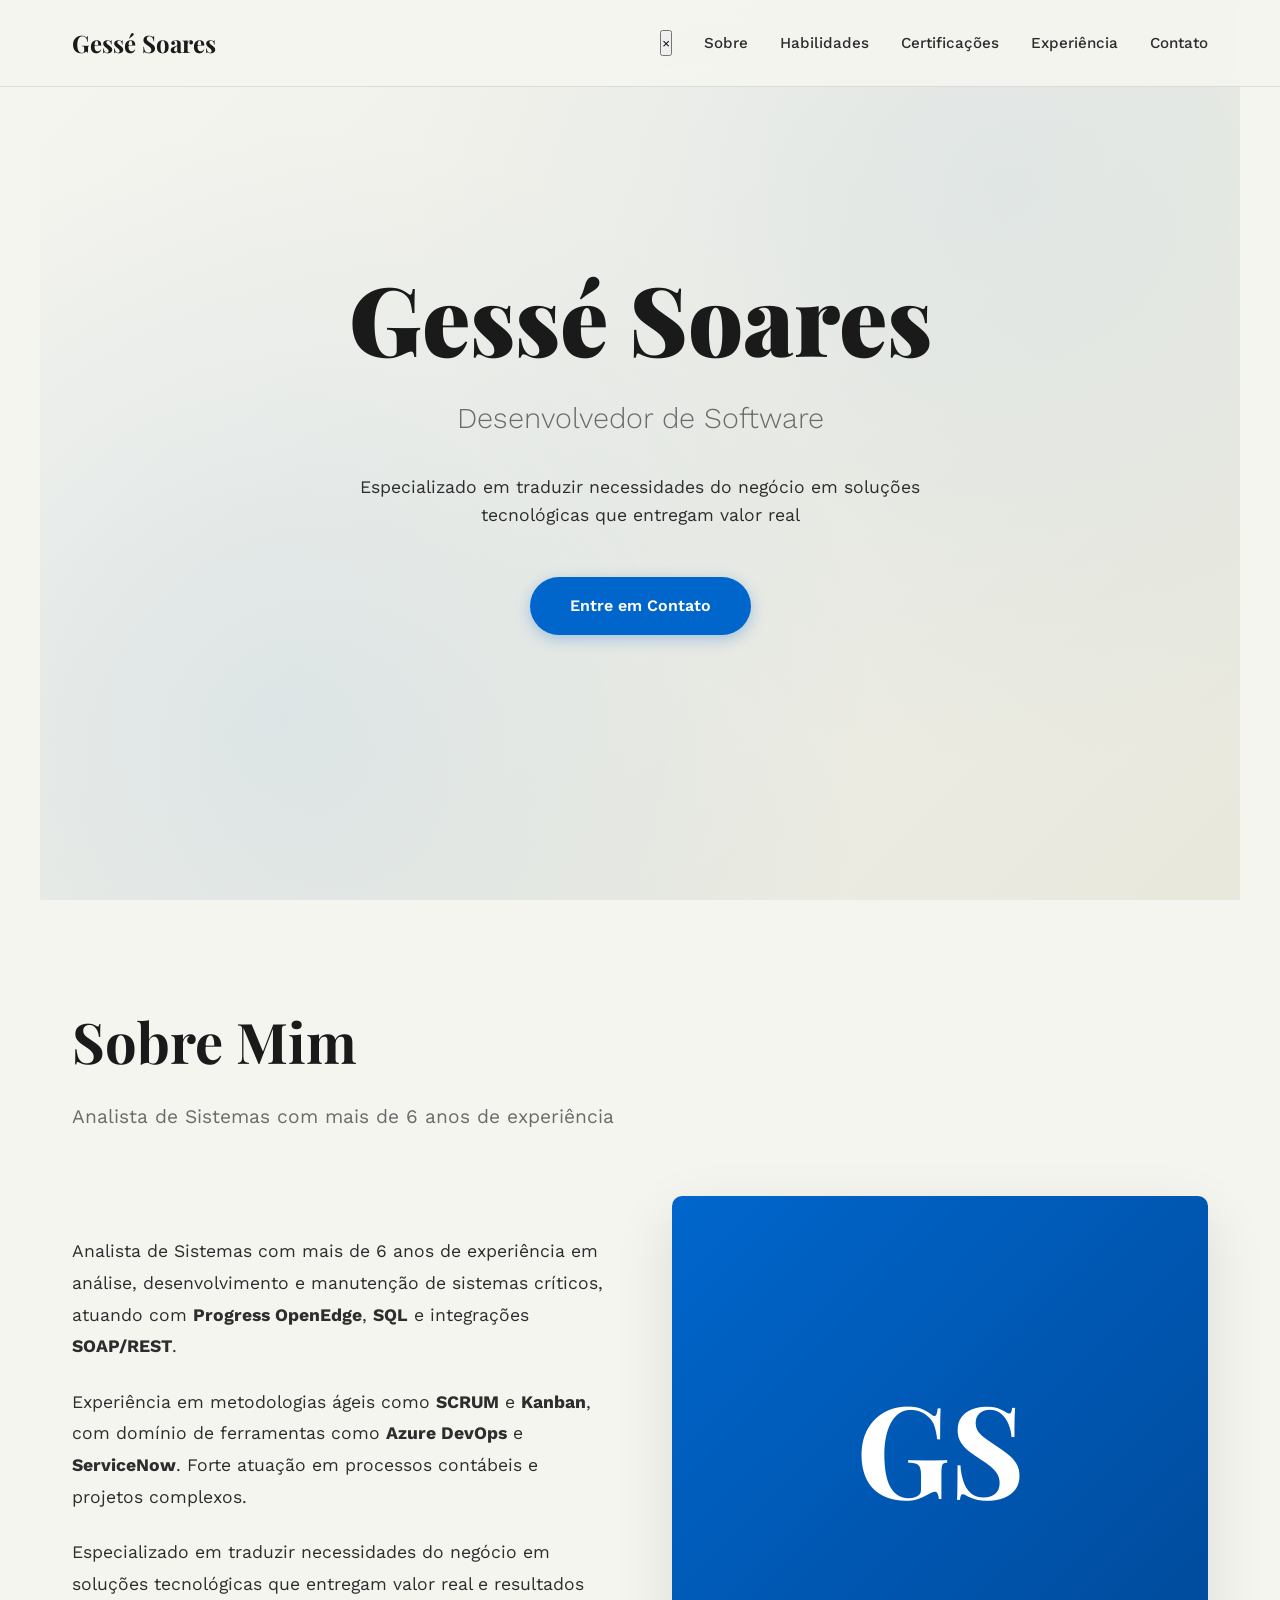
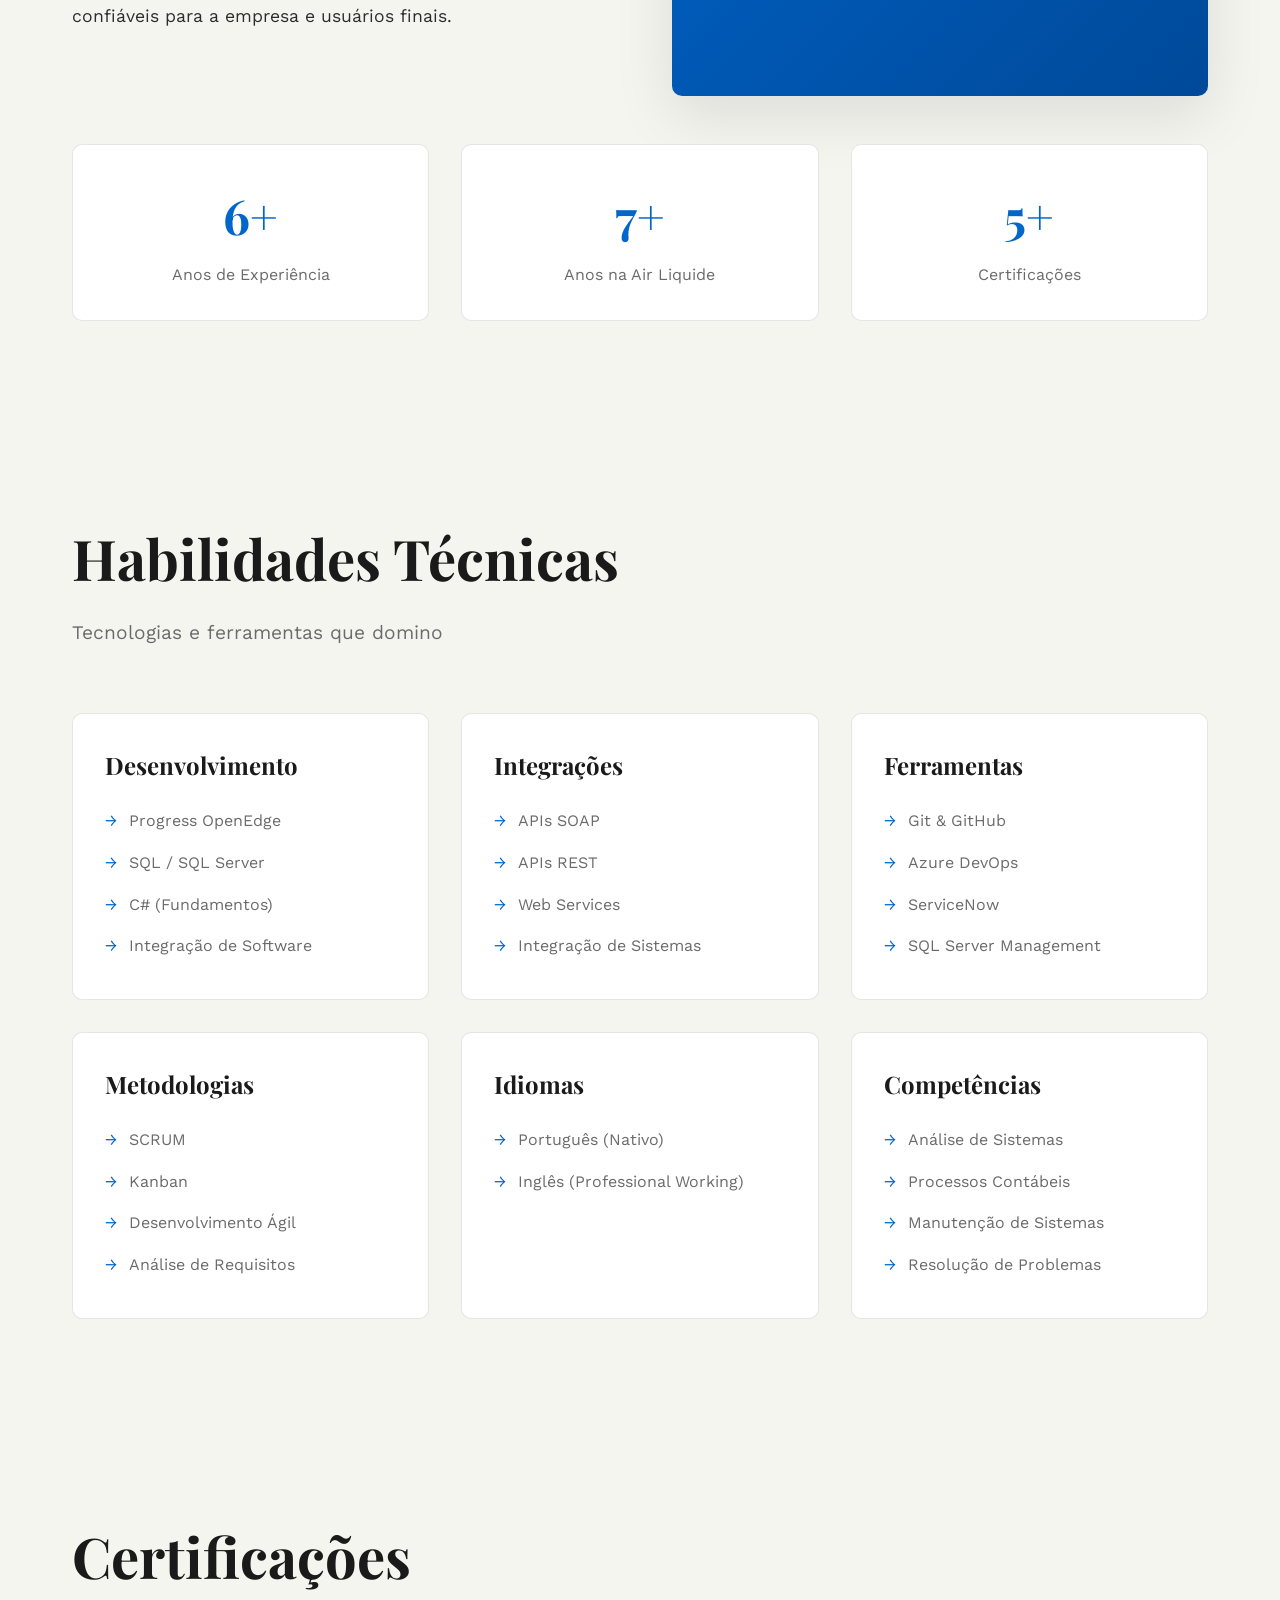
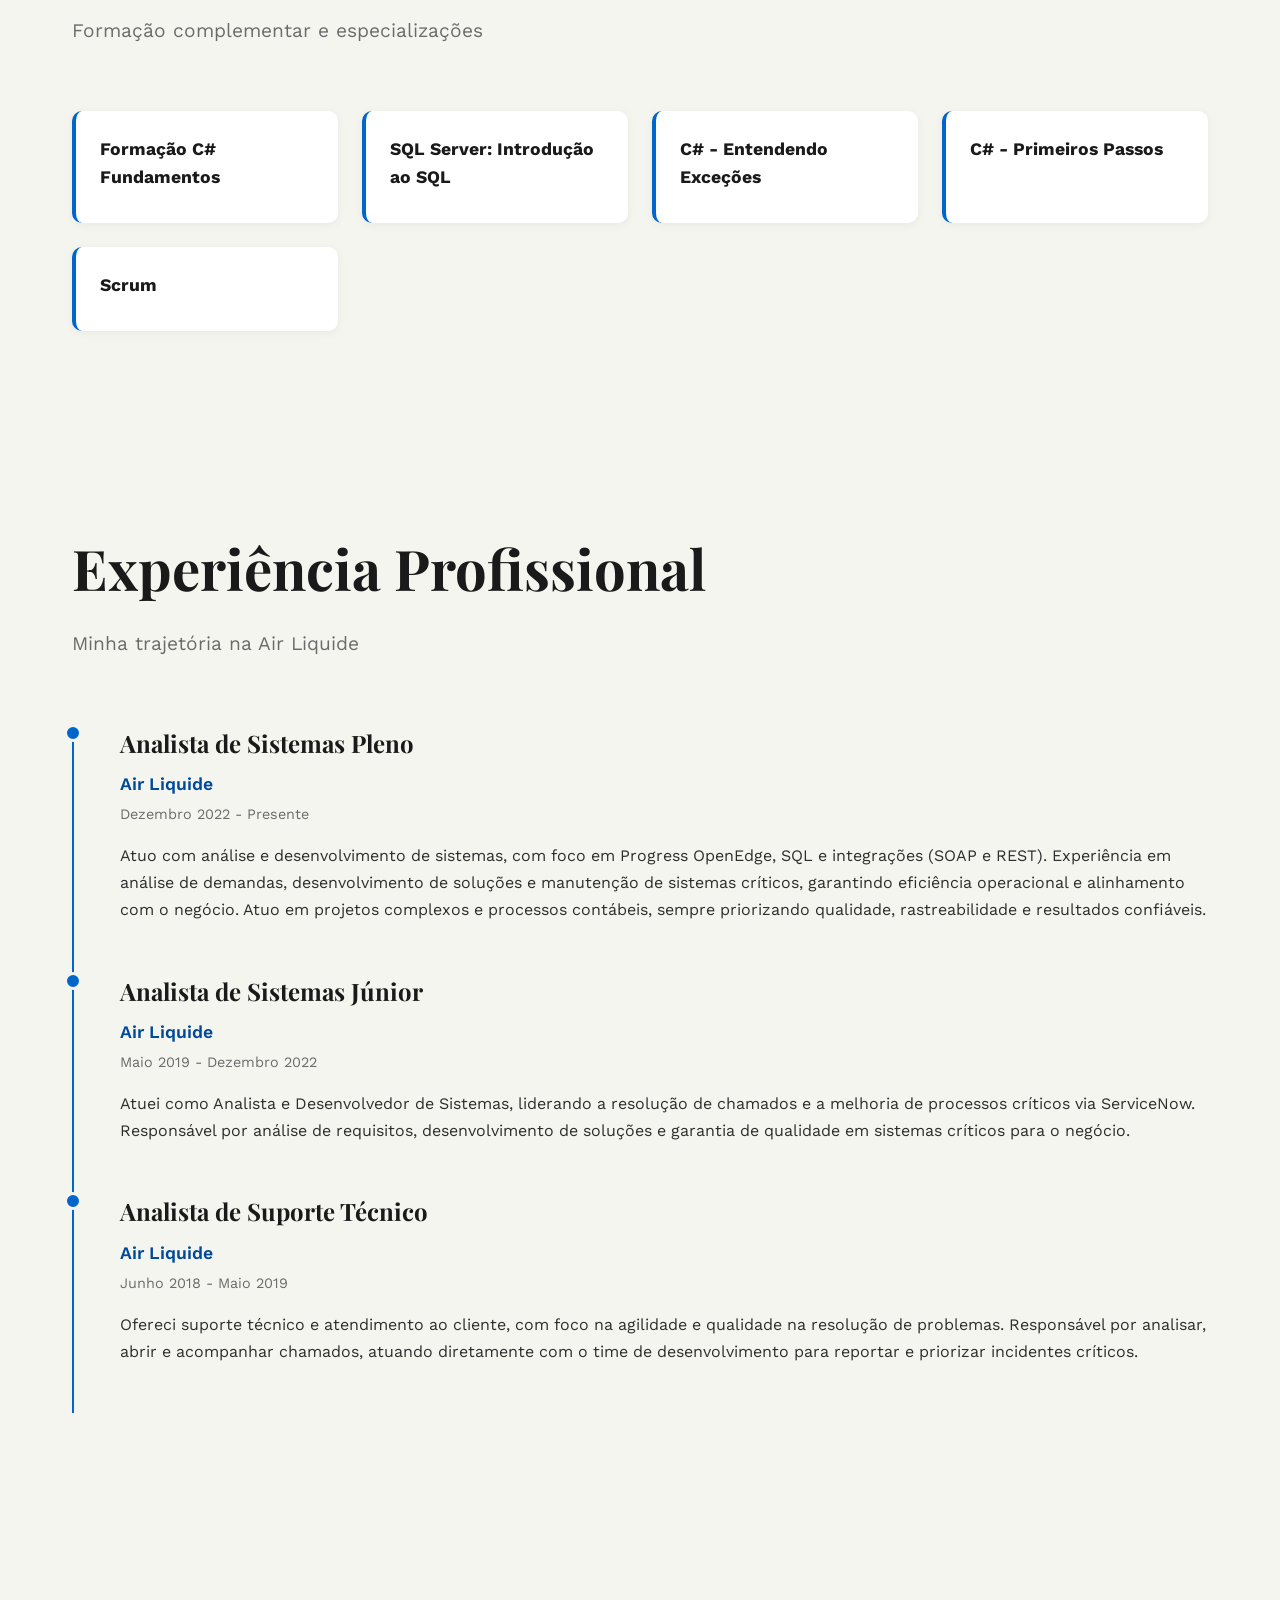
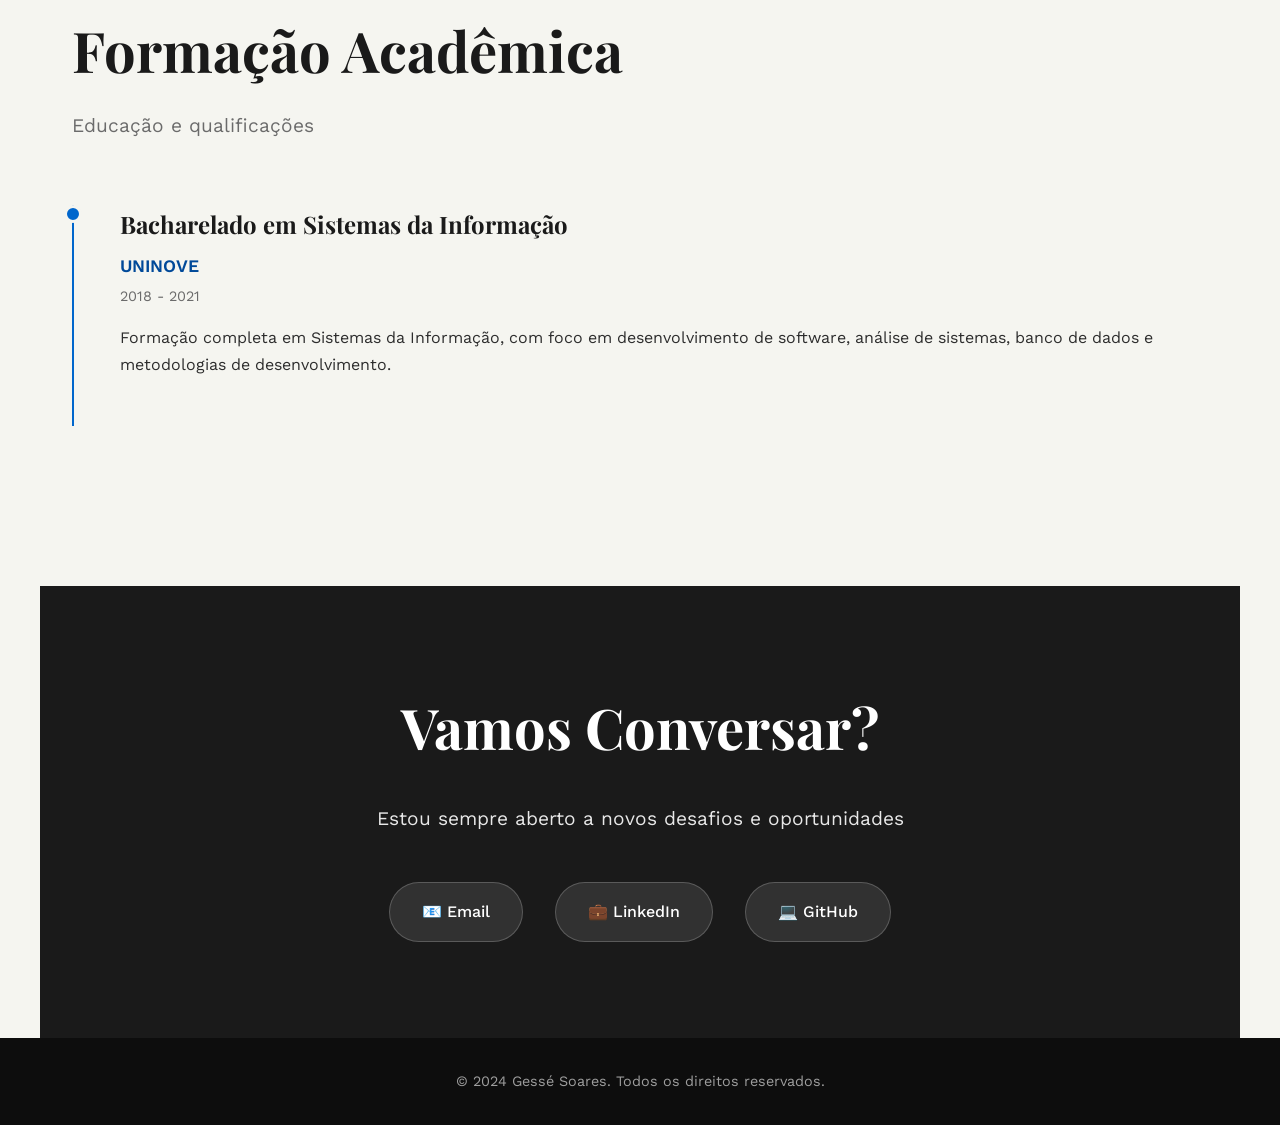
==== index.html @ f2707e31 "Corrigir link do perfil do LinkedIn" ====
<!DOCTYPE html>
<html lang="pt-BR">
<head>
    <meta charset="UTF-8">
    <meta name="viewport" content="width=device-width, initial-scale=1.0">
    <title>Gessé Soares | Desenvolvedor de Software</title>
    <link rel="preconnect" href="https://fonts.googleapis.com">
    <link rel="preconnect" href="https://fonts.gstatic.com" crossorigin>
    <link href="https://fonts.googleapis.com/css2?family=Playfair+Display:wght@400;700;900&family=Work+Sans:wght@300;400;500;600&display=swap" rel="stylesheet">
    
    <style>
        :root {
            --primary: #1a1a1a;
            --secondary: #f5f5f0;
            --accent: #0066cc;
            --accent-dark: #004999;
            --text: #2d2d2d;
            --text-light: #6b6b6b;
            --border: rgba(0,0,0,0.1);
        }

        * {
            margin: 0;
            padding: 0;
            box-sizing: border-box;
        }

        body {
            font-family: 'Work Sans', sans-serif;
            color: var(--text);
            background: var(--secondary);
            line-height: 1.6;
            overflow-x: hidden;
        }

        nav {
            position: fixed;
            top: 0;
            width: 100%;
            background: rgba(245, 245, 240, 0.95);
            backdrop-filter: blur(10px);
            z-index: 1000;
            border-bottom: 1px solid var(--border);
            transition: transform 0.3s ease;
        }

        nav.hidden {
            transform: translateY(-100%);
        }

        nav .container {
            max-width: 1200px;
            margin: 0 auto;
            padding: 1.5rem 2rem;
            display: flex;
            justify-content: space-between;
            align-items: center;
        }

        nav .logo {
            font-family: 'Playfair Display', serif;
            font-size: 1.5rem;
            font-weight: 700;
            color: var(--primary);
        }

        nav ul {
            display: flex;
            gap: 2rem;
            list-style: none;
        }

        nav a {
            color: var(--text);
            text-decoration: none;
            font-weight: 500;
            font-size: 0.95rem;
            position: relative;
            transition: color 0.3s ease;
        }

        nav a::after {
            content: '';
            position: absolute;
            bottom: -5px;
            left: 0;
            width: 0;
            height: 2px;
            background: var(--accent);
            transition: width 0.3s ease;
        }

        nav a:hover {
            color: var(--accent-dark);
        }

        nav a:hover::after {
            width: 100%;
        }

        .hero {
            min-height: 100vh;
            display: flex;
            align-items: center;
            justify-content: center;
            position: relative;
            padding: 2rem;
            background: linear-gradient(135deg, var(--secondary) 0%, #e8e8dd 100%);
        }

        .hero::before {
            content: '';
            position: absolute;
            top: 0;
            left: 0;
            right: 0;
            bottom: 0;
            background-image: 
                radial-gradient(circle at 20% 80%, rgba(0, 102, 204, 0.08) 0%, transparent 50%),
                radial-gradient(circle at 80% 20%, rgba(0, 102, 204, 0.06) 0%, transparent 50%);
            pointer-events: none;
        }

        .hero-content {
            max-width: 900px;
            text-align: center;
            position: relative;
            z-index: 1;
        }

        .hero h1 {
            font-family: 'Playfair Display', serif;
            font-size: clamp(3rem, 8vw, 6rem);
            font-weight: 900;
            color: var(--primary);
            margin-bottom: 1.5rem;
            line-height: 1.1;
            opacity: 0;
            animation: fadeInUp 1s ease forwards;
        }

        .hero .subtitle {
            font-size: clamp(1.2rem, 3vw, 1.8rem);
            color: var(--text-light);
            margin-bottom: 2rem;
            font-weight: 300;
            opacity: 0;
            animation: fadeInUp 1s ease 0.2s forwards;
        }

        .hero .tagline {
            font-size: 1.1rem;
            color: var(--text);
            max-width: 600px;
            margin: 0 auto 3rem;
            opacity: 0;
            animation: fadeInUp 1s ease 0.4s forwards;
        }

        .cta-button {
            display: inline-block;
            padding: 1rem 2.5rem;
            background: var(--accent);
            color: white;
            text-decoration: none;
            border-radius: 50px;
            font-weight: 600;
            transition: all 0.3s ease;
            opacity: 0;
            animation: fadeInUp 1s ease 0.6s forwards;
            box-shadow: 0 4px 15px rgba(0, 102, 204, 0.3);
        }

        .cta-button:hover {
            background: var(--accent-dark);
            transform: translateY(-2px);
            box-shadow: 0 6px 20px rgba(0, 102, 204, 0.4);
        }

        section {
            padding: 6rem 2rem;
            max-width: 1200px;
            margin: 0 auto;
        }

        section h2 {
            font-family: 'Playfair Display', serif;
            font-size: clamp(2.5rem, 5vw, 3.5rem);
            color: var(--primary);
            margin-bottom: 1rem;
            font-weight: 700;
        }

        section .section-subtitle {
            font-size: 1.2rem;
            color: var(--text-light);
            margin-bottom: 4rem;
            max-width: 600px;
        }

        .about-content {
            display: grid;
            grid-template-columns: 1fr 1fr;
            gap: 4rem;
            align-items: center;
        }

        .about-text p {
            margin-bottom: 1.5rem;
            font-size: 1.1rem;
            line-height: 1.8;
        }

        .about-image {
            width: 100%;
            height: 500px;
            background: linear-gradient(135deg, var(--accent) 0%, var(--accent-dark) 100%);
            border-radius: 10px;
            display: flex;
            align-items: center;
            justify-content: center;
            font-family: 'Playfair Display', serif;
            font-size: 8rem;
            color: white;
            box-shadow: 0 20px 60px rgba(0,0,0,0.1);
            font-weight: 700;
        }

        .stats {
            display: grid;
            grid-template-columns: repeat(3, 1fr);
            gap: 2rem;
            margin-top: 3rem;
        }

        .stat-card {
            text-align: center;
            padding: 2rem;
            background: white;
            border-radius: 10px;
            border: 1px solid var(--border);
        }

        .stat-card .number {
            font-family: 'Playfair Display', serif;
            font-size: 3rem;
            font-weight: 700;
            color: var(--accent);
            display: block;
            margin-bottom: 0.5rem;
        }

        .stat-card .label {
            color: var(--text-light);
            font-size: 1rem;
        }

        .skills-grid {
            display: grid;
            grid-template-columns: repeat(auto-fit, minmax(280px, 1fr));
            gap: 2rem;
            margin-top: 3rem;
        }

        .skill-card {
            background: white;
            padding: 2rem;
            border-radius: 10px;
            border: 1px solid var(--border);
            transition: all 0.3s ease;
            position: relative;
            overflow: hidden;
        }

        .skill-card::before {
            content: '';
            position: absolute;
            top: 0;
            left: 0;
            width: 100%;
            height: 4px;
            background: var(--accent);
            transform: scaleX(0);
            transform-origin: left;
            transition: transform 0.3s ease;
        }

        .skill-card:hover {
            transform: translateY(-5px);
            box-shadow: 0 10px 30px rgba(0,0,0,0.1);
        }

        .skill-card:hover::before {
            transform: scaleX(1);
        }

        .skill-card h3 {
            font-family: 'Playfair Display', serif;
            font-size: 1.5rem;
            margin-bottom: 1rem;
            color: var(--primary);
        }

        .skill-card ul {
            list-style: none;
        }

        .skill-card li {
            padding: 0.5rem 0;
            color: var(--text-light);
            position: relative;
            padding-left: 1.5rem;
        }

        .skill-card li::before {
            content: '→';
            position: absolute;
            left: 0;
            color: var(--accent);
        }

        .certifications {
            display: grid;
            grid-template-columns: repeat(auto-fit, minmax(250px, 1fr));
            gap: 1.5rem;
            margin-top: 3rem;
        }

        .cert-badge {
            background: white;
            padding: 1.5rem;
            border-radius: 10px;
            border-left: 4px solid var(--accent);
            box-shadow: 0 2px 10px rgba(0,0,0,0.05);
            transition: all 0.3s ease;
        }

        .cert-badge:hover {
            box-shadow: 0 5px 20px rgba(0,0,0,0.1);
            transform: translateX(5px);
        }

        .cert-badge h4 {
            color: var(--primary);
            margin-bottom: 0.5rem;
            font-size: 1.1rem;
        }

        .timeline {
            position: relative;
            padding-left: 3rem;
            margin-top: 3rem;
        }

        .timeline::before {
            content: '';
            position: absolute;
            left: 0;
            top: 0;
            bottom: 0;
            width: 2px;
            background: var(--accent);
        }

        .timeline-item {
            position: relative;
            padding-bottom: 3rem;
        }

        .timeline-item::before {
            content: '';
            position: absolute;
            left: -3.5rem;
            top: 0;
            width: 12px;
            height: 12px;
            border-radius: 50%;
            background: var(--accent);
            border: 3px solid var(--secondary);
        }

        .timeline-item h3 {
            font-family: 'Playfair Display', serif;
            font-size: 1.5rem;
            color: var(--primary);
            margin-bottom: 0.5rem;
        }

        .timeline-item .company {
            font-weight: 600;
            color: var(--accent-dark);
            margin-bottom: 0.3rem;
            font-size: 1.1rem;
        }

        .timeline-item .period {
            color: var(--text-light);
            font-size: 0.9rem;
            margin-bottom: 1rem;
        }

        .timeline-item p {
            color: var(--text);
            line-height: 1.7;
        }

        .contact {
            background: var(--primary);
            color: white;
            text-align: center;
            padding: 6rem 2rem;
            margin-top: 4rem;
        }

        .contact h2 {
            color: white;
            margin-bottom: 2rem;
        }

        .contact p {
            font-size: 1.2rem;
            margin-bottom: 3rem;
            opacity: 0.9;
        }

        .contact-links {
            display: flex;
            justify-content: center;
            gap: 2rem;
            flex-wrap: wrap;
        }

        .contact-link {
            display: inline-flex;
            align-items: center;
            gap: 0.5rem;
            padding: 1rem 2rem;
            background: rgba(255,255,255,0.1);
            color: white;
            text-decoration: none;
            border-radius: 50px;
            border: 1px solid rgba(255,255,255,0.2);
            transition: all 0.3s ease;
            font-weight: 500;
        }

        .contact-link:hover {
            background: var(--accent);
            border-color: var(--accent);
            transform: translateY(-2px);
        }

        footer {
            background: #0d0d0d;
            color: rgba(255,255,255,0.6);
            text-align: center;
            padding: 2rem;
            font-size: 0.9rem;
        }

        @keyframes fadeInUp {
            from {
                opacity: 0;
                transform: translateY(30px);
            }
            to {
                opacity: 1;
                transform: translateY(0);
            }
        }

        .fade-in {
            opacity: 0;
            transform: translateY(30px);
            transition: all 0.6s ease;
        }

        .fade-in.visible {
            opacity: 1;
            transform: translateY(0);
        }

        @media (max-width: 768px) {
            nav ul {
                gap: 1rem;
            }

            nav a {
                font-size: 0.85rem;
            }

            .about-content {
                grid-template-columns: 1fr;
            }

            .about-image {
                height: 300px;
                font-size: 5rem;
            }

            .stats {
                grid-template-columns: 1fr;
            }

            .timeline {
                padding-left: 2rem;
            }

            section {
                padding: 4rem 1.5rem;
            }

            .contact-links {
                flex-direction: column;
                align-items: center;
            }
        }

        .mobile-menu-btn {
            display: none;
            background: none;
            border: none;
            font-size: 1.5rem;
            cursor: pointer;
            color: var(--primary);
        }

        @media (max-width: 768px) {
            .mobile-menu-btn {
                display: block;
            }

            nav ul {
                position: fixed;
                top: 0;
                right: -100%;
                width: 70%;
                height: 100vh;
                background: var(--secondary);
                flex-direction: column;
                padding: 6rem 2rem;
                gap: 2rem;
                transition: right 0.3s ease;
                box-shadow: -5px 0 20px rgba(0,0,0,0.1);
            }

            nav ul.active {
                right: 0;
            }

            .close-menu {
                position: absolute;
                top: 2rem;
                right: 2rem;
                background: none;
                border: none;
                font-size: 2rem;
                cursor: pointer;
                color: var(--primary);
            }
        }
    </style>
</head>
<body>
    <nav>
        <div class="container">
            <div class="logo">Gessé Soares</div>
            <button class="mobile-menu-btn" onclick="toggleMenu()">☰</button>
            <ul id="navMenu">
                <button class="close-menu" onclick="toggleMenu()">×</button>
                <li><a href="#sobre" onclick="closeMenu()">Sobre</a></li>
                <li><a href="#habilidades" onclick="closeMenu()">Habilidades</a></li>
                <li><a href="#certificacoes" onclick="closeMenu()">Certificações</a></li>
                <li><a href="#experiencia" onclick="closeMenu()">Experiência</a></li>
                <li><a href="#contato" onclick="closeMenu()">Contato</a></li>
            </ul>
        </div>
    </nav>

    <section class="hero">
        <div class="hero-content">
            <h1>Gessé Soares</h1>
            <p class="subtitle">Desenvolvedor de Software</p>
            <p class="tagline">Especializado em traduzir necessidades do negócio em soluções tecnológicas que entregam valor real</p>
            <a href="#contato" class="cta-button">Entre em Contato</a>
        </div>
    </section>

    <section id="sobre">
        <h2>Sobre Mim</h2>
        <p class="section-subtitle">Analista de Sistemas com mais de 6 anos de experiência</p>
        <div class="about-content">
            <div class="about-text fade-in">
                <p>Analista de Sistemas com mais de 6 anos de experiência em análise, desenvolvimento e manutenção de sistemas críticos, atuando com <strong>Progress OpenEdge</strong>, <strong>SQL</strong> e integrações <strong>SOAP/REST</strong>.</p>
                <p>Experiência em metodologias ágeis como <strong>SCRUM</strong> e <strong>Kanban</strong>, com domínio de ferramentas como <strong>Azure DevOps</strong> e <strong>ServiceNow</strong>. Forte atuação em processos contábeis e projetos complexos.</p>
                <p>Especializado em traduzir necessidades do negócio em soluções tecnológicas que entregam valor real e resultados confiáveis para a empresa e usuários finais.</p>
            </div>
            <div class="about-image fade-in">
                GS
            </div>
        </div>

        <div class="stats fade-in">
            <div class="stat-card">
                <span class="number">6+</span>
                <span class="label">Anos de Experiência</span>
            </div>
            <div class="stat-card">
                <span class="number">7+</span>
                <span class="label">Anos na Air Liquide</span>
            </div>
            <div class="stat-card">
                <span class="number">5+</span>
                <span class="label">Certificações</span>
            </div>
        </div>
    </section>

    <section id="habilidades">
        <h2>Habilidades Técnicas</h2>
        <p class="section-subtitle">Tecnologias e ferramentas que domino</p>
        <div class="skills-grid">
            <div class="skill-card fade-in">
                <h3>Desenvolvimento</h3>
                <ul>
                    <li>Progress OpenEdge</li>
                    <li>SQL / SQL Server</li>
                    <li>C# (Fundamentos)</li>
                    <li>Integração de Software</li>
                </ul>
            </div>
            <div class="skill-card fade-in">
                <h3>Integrações</h3>
                <ul>
                    <li>APIs SOAP</li>
                    <li>APIs REST</li>
                    <li>Web Services</li>
                    <li>Integração de Sistemas</li>
                </ul>
            </div>
            <div class="skill-card fade-in">
                <h3>Ferramentas</h3>
                <ul>
                    <li>Git & GitHub</li>
                    <li>Azure DevOps</li>
                    <li>ServiceNow</li>
                    <li>SQL Server Management</li>
                </ul>
            </div>
            <div class="skill-card fade-in">
                <h3>Metodologias</h3>
                <ul>
                    <li>SCRUM</li>
                    <li>Kanban</li>
                    <li>Desenvolvimento Ágil</li>
                    <li>Análise de Requisitos</li>
                </ul>
            </div>
            <div class="skill-card fade-in">
                <h3>Idiomas</h3>
                <ul>
                    <li>Português (Nativo)</li>
                    <li>Inglês (Professional Working)</li>
                </ul>
            </div>
            <div class="skill-card fade-in">
                <h3>Competências</h3>
                <ul>
                    <li>Análise de Sistemas</li>
                    <li>Processos Contábeis</li>
                    <li>Manutenção de Sistemas</li>
                    <li>Resolução de Problemas</li>
                </ul>
            </div>
        </div>
    </section>

    <section id="certificacoes">
        <h2>Certificações</h2>
        <p class="section-subtitle">Formação complementar e especializações</p>
        <div class="certifications fade-in">
            <div class="cert-badge">
                <h4>Formação C# Fundamentos</h4>
            </div>
            <div class="cert-badge">
                <h4>SQL Server: Introdução ao SQL</h4>
            </div>
            <div class="cert-badge">
                <h4>C# - Entendendo Exceções</h4>
            </div>
            <div class="cert-badge">
                <h4>C# - Primeiros Passos</h4>
            </div>
            <div class="cert-badge">
                <h4>Scrum</h4>
            </div>
        </div>
    </section>

    <section id="experiencia">
        <h2>Experiência Profissional</h2>
        <p class="section-subtitle">Minha trajetória na Air Liquide</p>
        <div class="timeline">
            <div class="timeline-item fade-in">
                <h3>Analista de Sistemas Pleno</h3>
                <div class="company">Air Liquide</div>
                <div class="period">Dezembro 2022 - Presente</div>
                <p>Atuo com análise e desenvolvimento de sistemas, com foco em Progress OpenEdge, SQL e integrações (SOAP e REST). Experiência em análise de demandas, desenvolvimento de soluções e manutenção de sistemas críticos, garantindo eficiência operacional e alinhamento com o negócio. Atuo em projetos complexos e processos contábeis, sempre priorizando qualidade, rastreabilidade e resultados confiáveis.</p>
            </div>
            <div class="timeline-item fade-in">
                <h3>Analista de Sistemas Júnior</h3>
                <div class="company">Air Liquide</div>
                <div class="period">Maio 2019 - Dezembro 2022</div>
                <p>Atuei como Analista e Desenvolvedor de Sistemas, liderando a resolução de chamados e a melhoria de processos críticos via ServiceNow. Responsável por análise de requisitos, desenvolvimento de soluções e garantia de qualidade em sistemas críticos para o negócio.</p>
            </div>
            <div class="timeline-item fade-in">
                <h3>Analista de Suporte Técnico</h3>
                <div class="company">Air Liquide</div>
                <div class="period">Junho 2018 - Maio 2019</div>
                <p>Ofereci suporte técnico e atendimento ao cliente, com foco na agilidade e qualidade na resolução de problemas. Responsável por analisar, abrir e acompanhar chamados, atuando diretamente com o time de desenvolvimento para reportar e priorizar incidentes críticos.</p>
            </div>
        </div>
    </section>

    <section>
        <h2>Formação Acadêmica</h2>
        <p class="section-subtitle">Educação e qualificações</p>
        <div class="timeline">
            <div class="timeline-item fade-in">
                <h3>Bacharelado em Sistemas da Informação</h3>
                <div class="company">UNINOVE</div>
                <div class="period">2018 - 2021</div>
                <p>Formação completa em Sistemas da Informação, com foco em desenvolvimento de software, análise de sistemas, banco de dados e metodologias de desenvolvimento.</p>
            </div>
        </div>
    </section>

    <section class="contact" id="contato">
        <h2>Vamos Conversar?</h2>
        <p>Estou sempre aberto a novos desafios e oportunidades</p>
        <div class="contact-links">
            <a href="mailto:gesse.soares.macedo@gmail.com" class="contact-link">
                📧 Email
            </a>
            <a href="www.linkedin.com/in/gessé-soares-b518b3161" class="contact-link" target="_blank">
                💼 LinkedIn
            </a>
            <a href="https://github.com/gessemacedo" class="contact-link" target="_blank">
                💻 GitHub
            </a>
        </div>
    </section>

    <footer>
        <p>&copy; 2024 Gessé Soares. Todos os direitos reservados.</p>
    </footer>

    <script>
        const observerOptions = {
            threshold: 0.1,
            rootMargin: '0px 0px -50px 0px'
        };

        const observer = new IntersectionObserver((entries) => {
            entries.forEach(entry => {
                if (entry.isIntersecting) {
                    entry.target.classList.add('visible');
                }
            });
        }, observerOptions);

        document.querySelectorAll('.fade-in').forEach(el => {
            observer.observe(el);
        });

        document.querySelectorAll('a[href^="#"]').forEach(anchor => {
            anchor.addEventListener('click', function (e) {
                e.preventDefault();
                const target = document.querySelector(this.getAttribute('href'));
                if (target) {
                    target.scrollIntoView({
                        behavior: 'smooth',
                        block: 'start'
                    });
                }
            });
        });

        let lastScroll = 0;
        const nav = document.querySelector('nav');

        window.addEventListener('scroll', () => {
            const currentScroll = window.pageYOffset;
            
            if (currentScroll <= 0) {
                nav.classList.remove('hidden');
                return;
            }
            
            if (currentScroll > lastScroll && currentScroll > 100) {
                nav.classList.add('hidden');
            } else {
                nav.classList.remove('hidden');
            }
            
            lastScroll = currentScroll;
        });

        function toggleMenu() {
            document.getElementById('navMenu').classList.toggle('active');
        }

        function closeMenu() {
            document.getElementById('navMenu').classList.remove('active');
        }

        document.addEventListener('click', (e) => {
            const menu = document.getElementById('navMenu');
            const btn = document.querySelector('.mobile-menu-btn');
            
            if (!menu.contains(e.target) && !btn.contains(e.target)) {
                menu.classList.remove('active');
            }
        });
    </script>
</body>
</html>
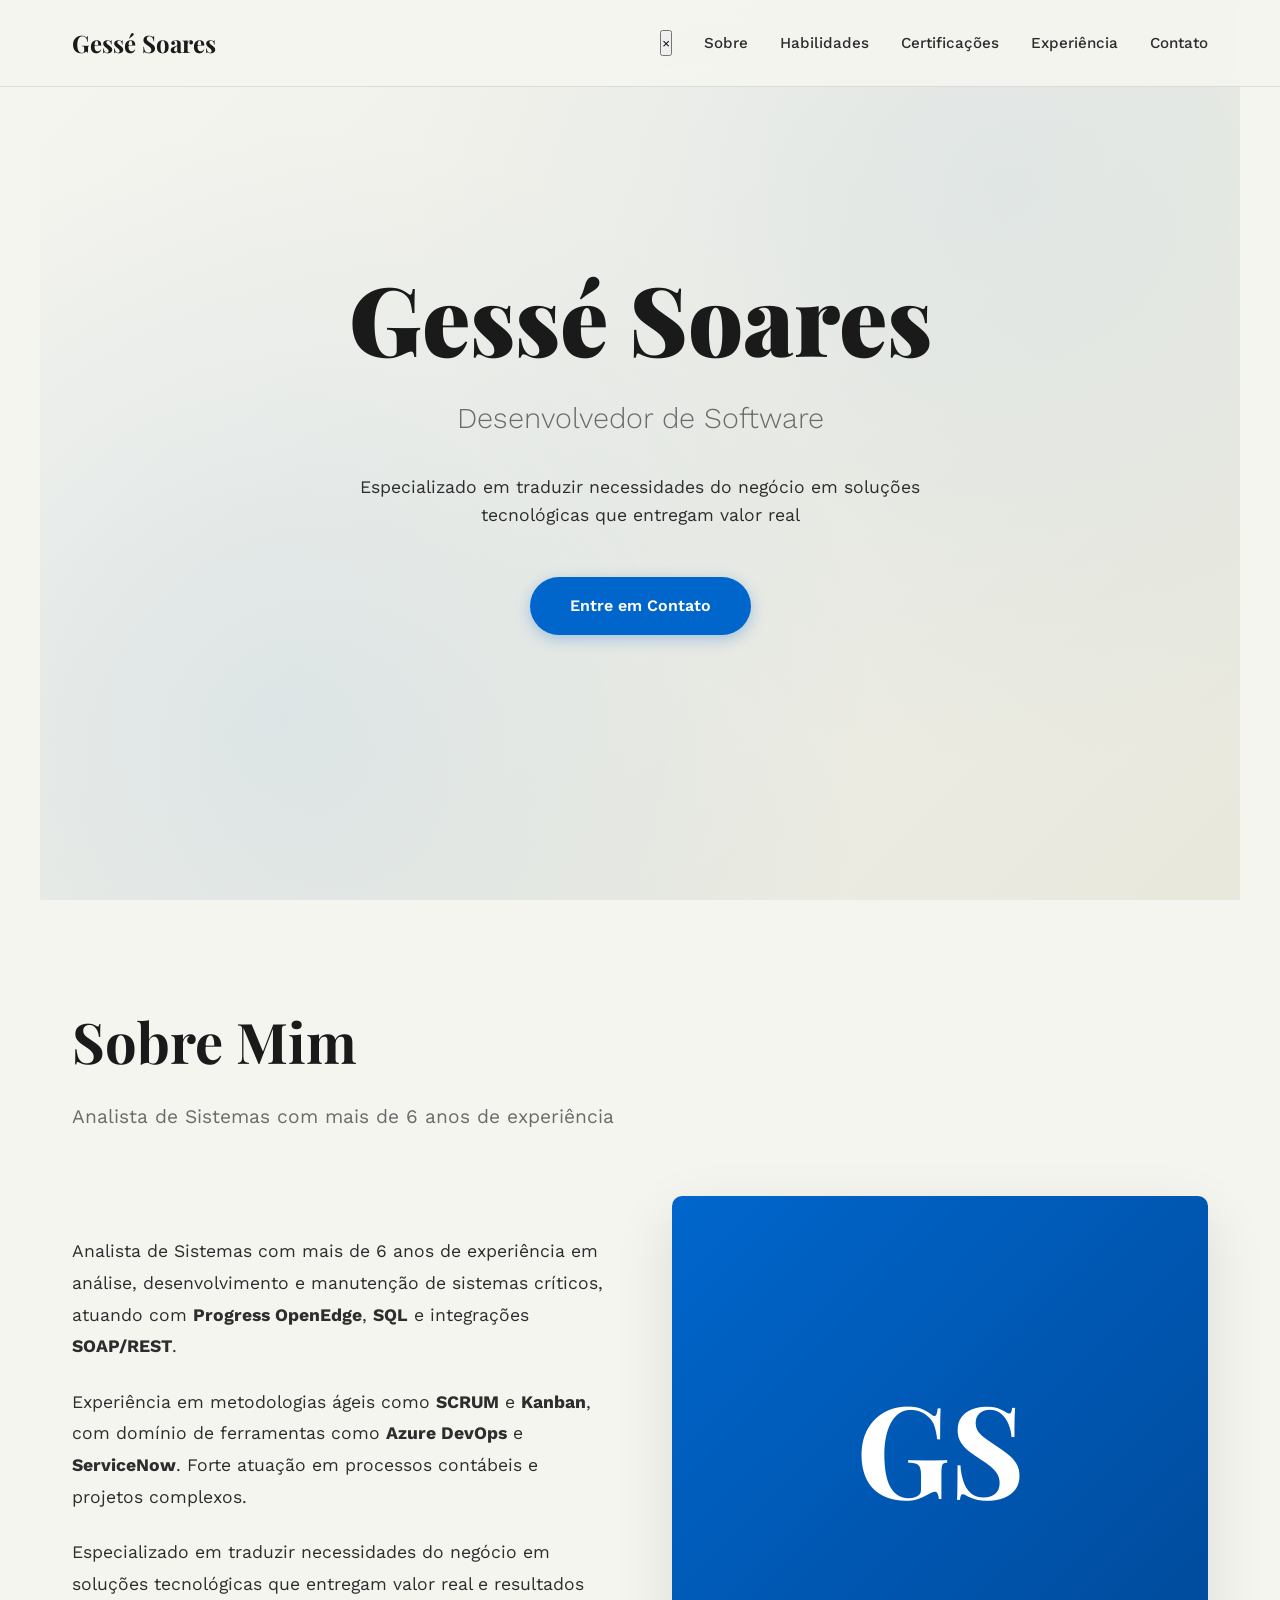
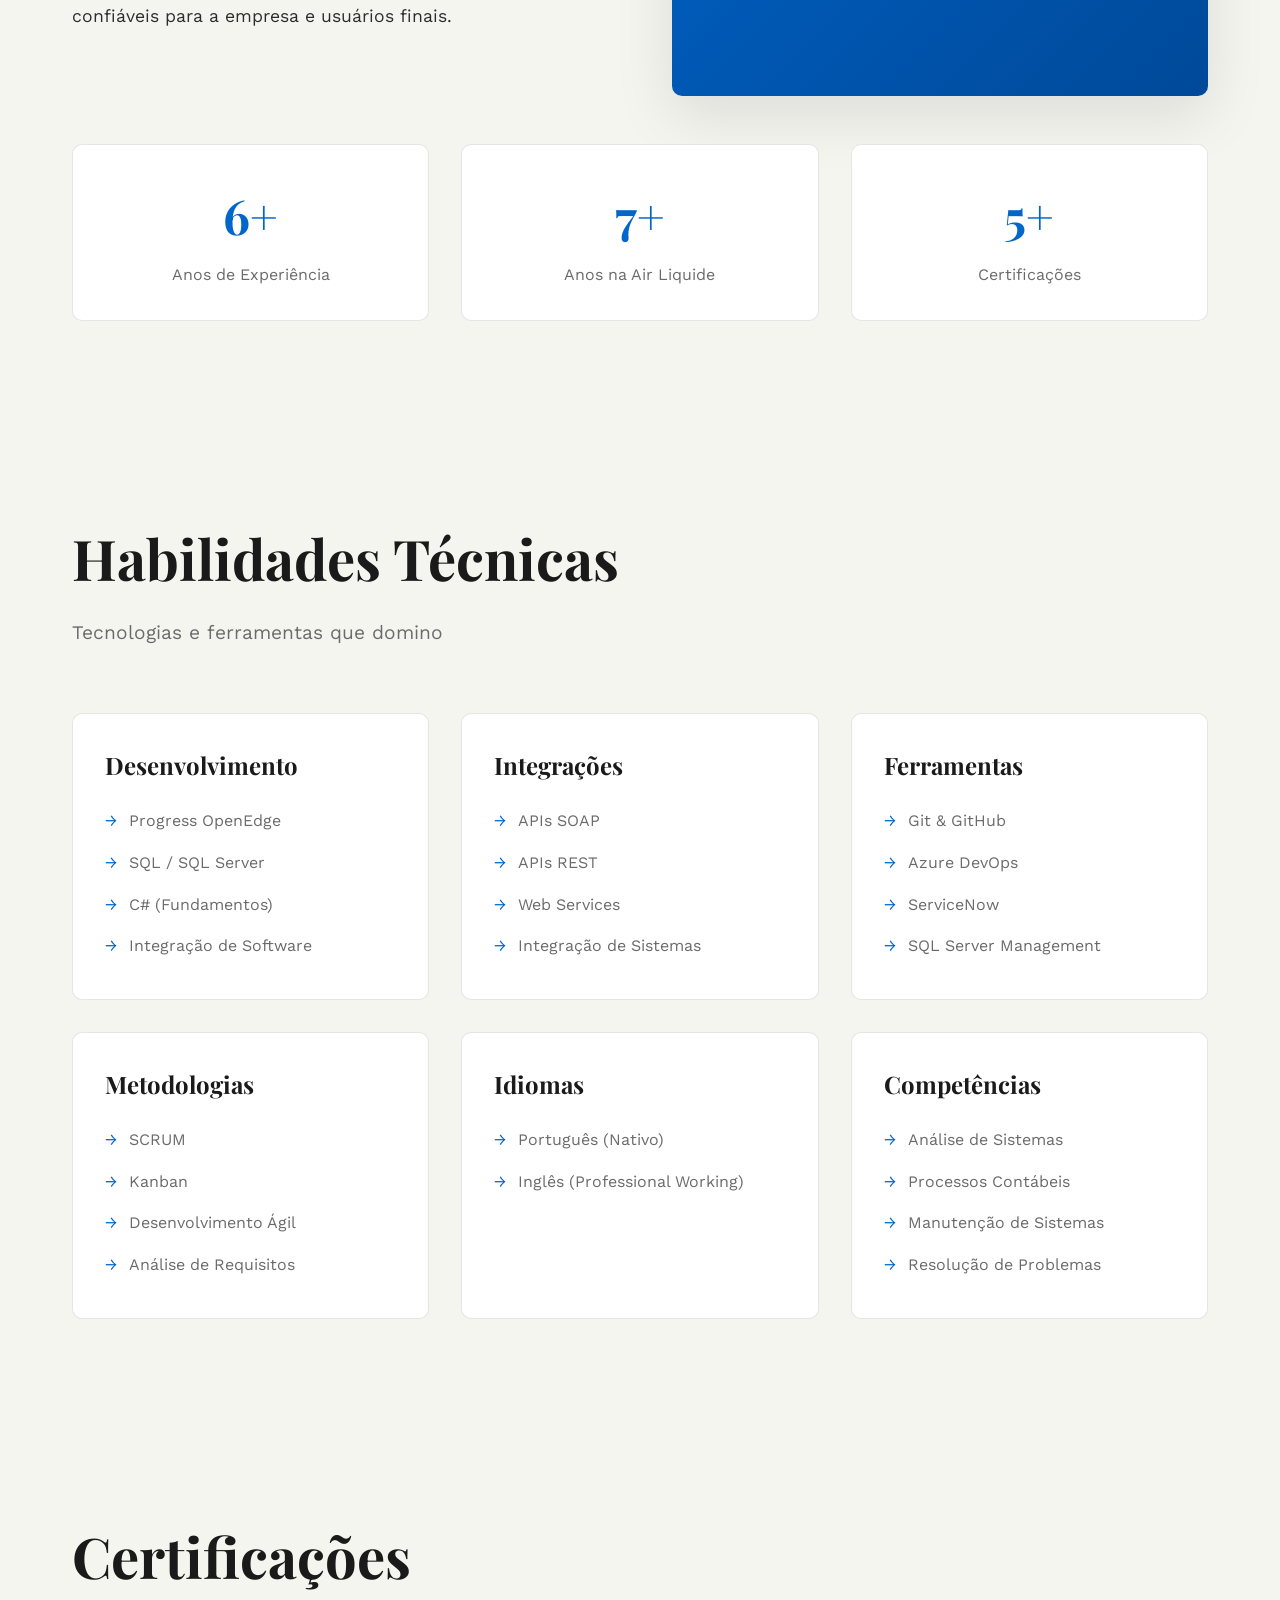
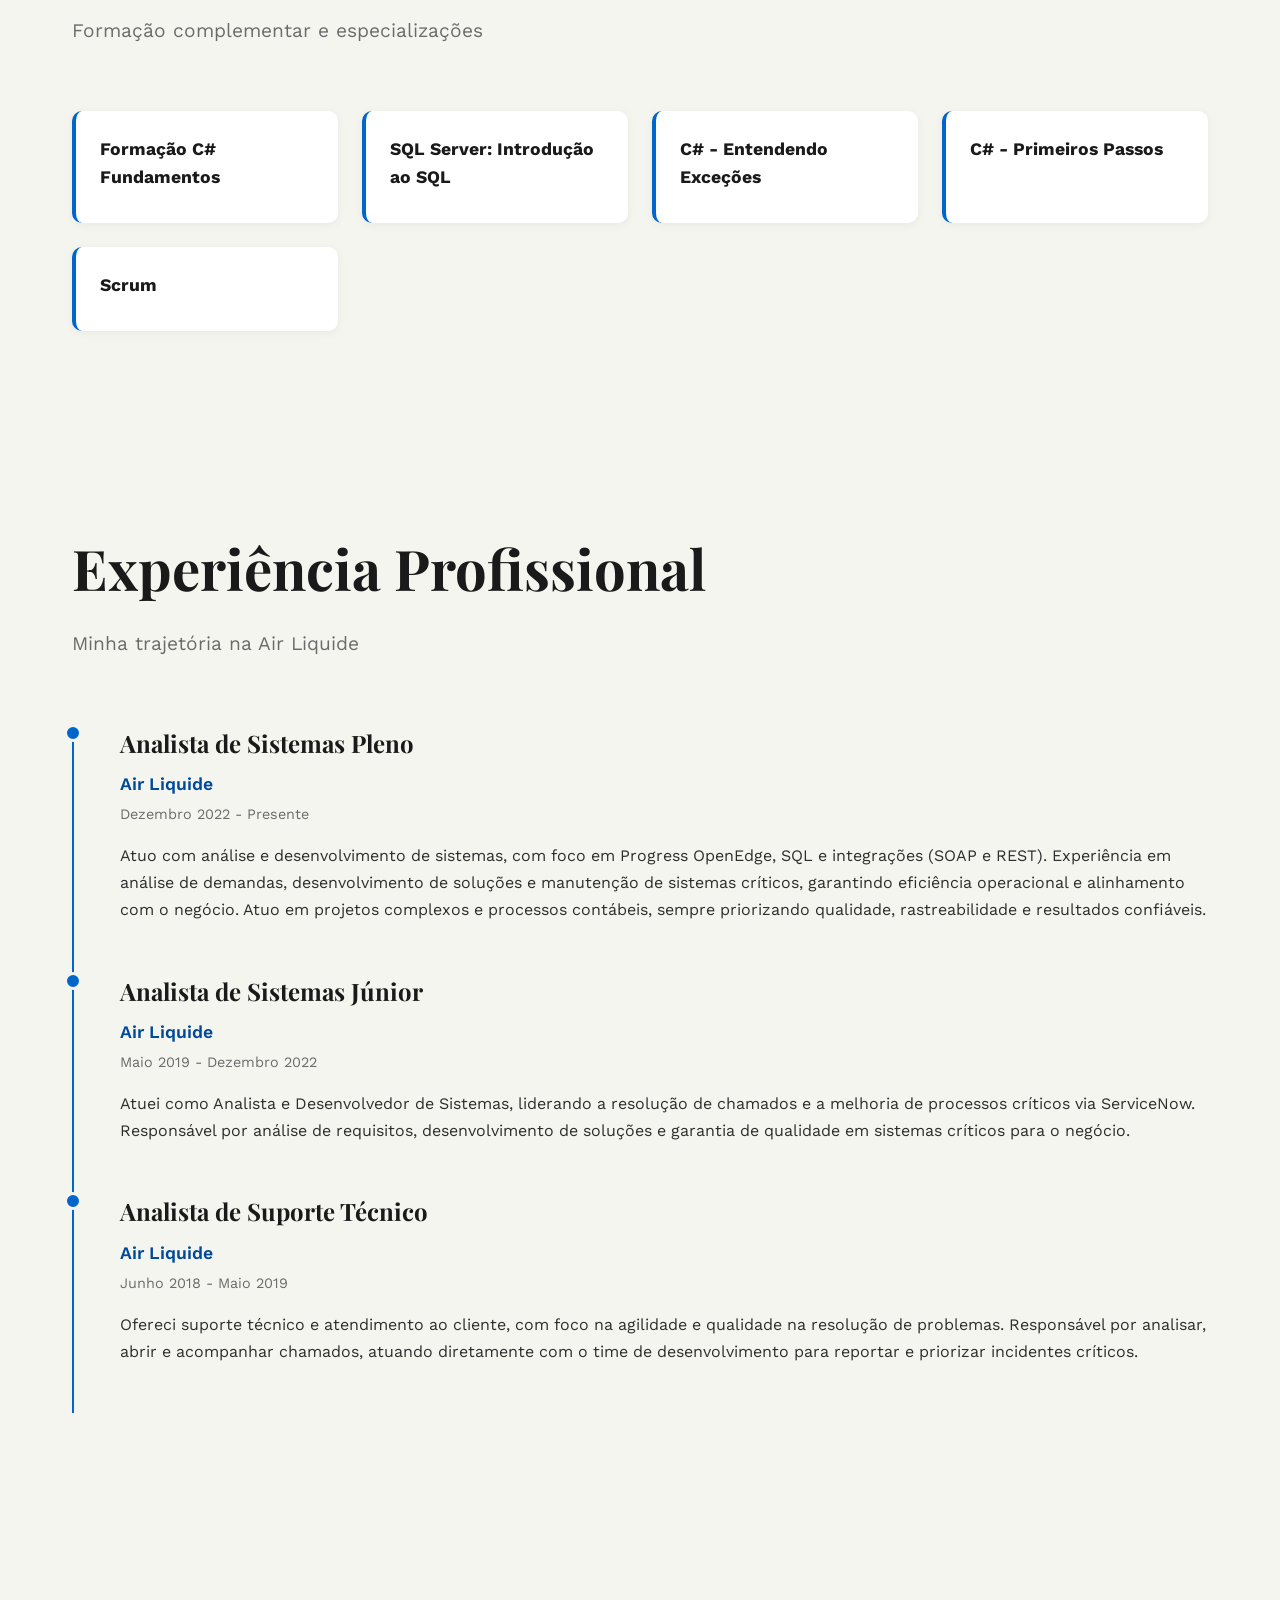
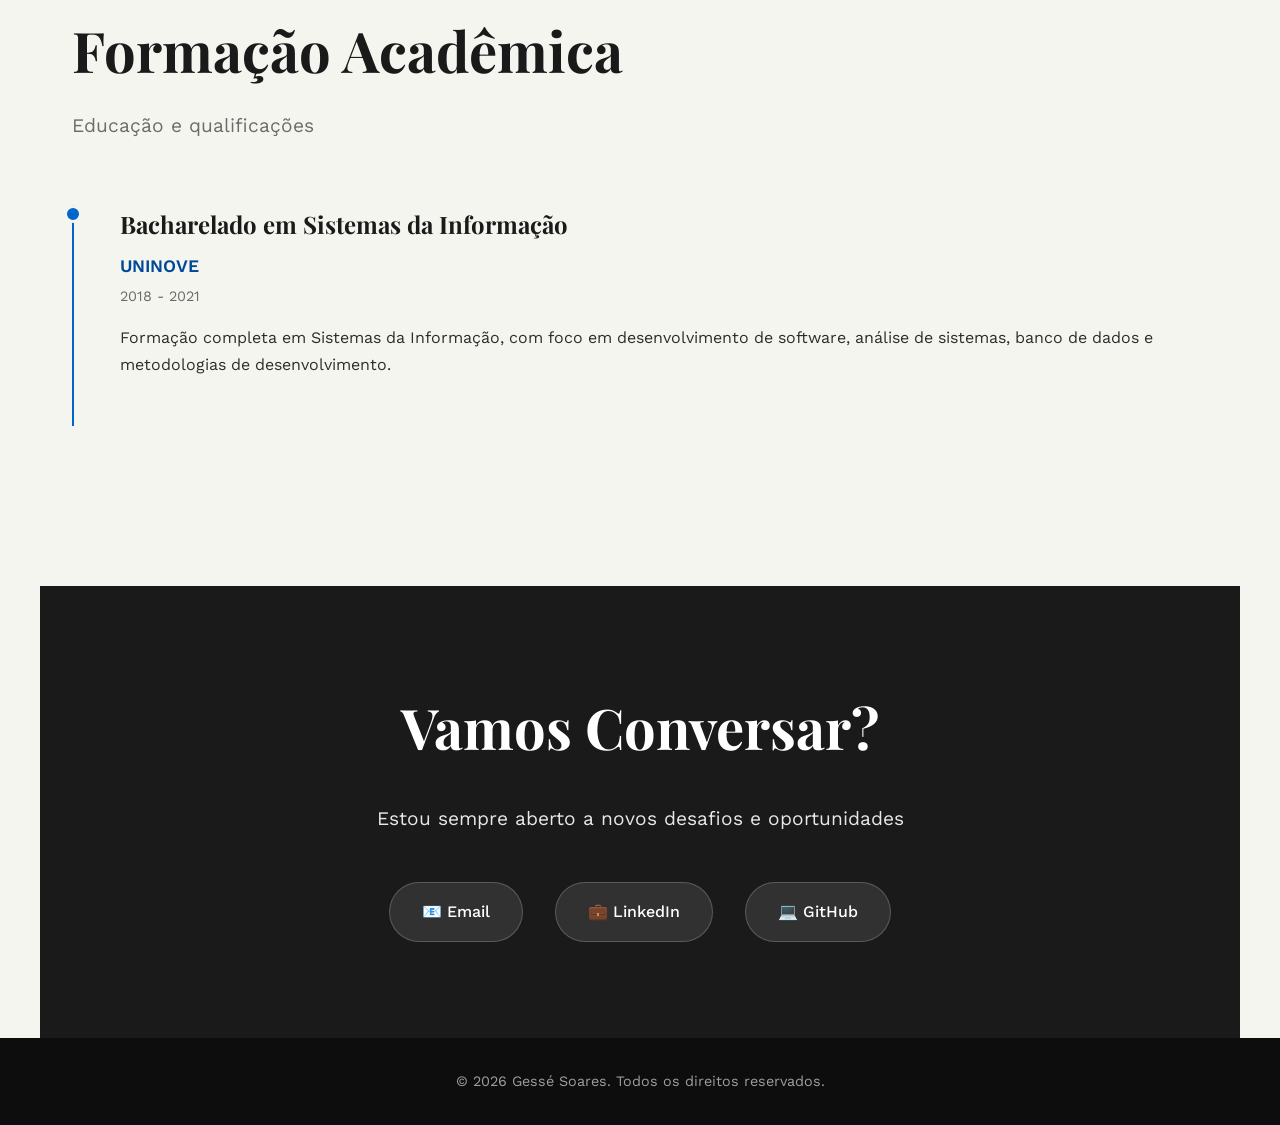
==== commit b407a995: "Corrigir link do LinkedIn e atualizar ano de direitos autorais no rodapé" ====
--- a/index.html
+++ b/index.html
@@ -742,7 +742,7 @@
             <a href="mailto:gesse.soares.macedo@gmail.com" class="contact-link">
                 📧 Email
             </a>
-            <a href="www.linkedin.com/in/gessé-soares-b518b3161" class="contact-link" target="_blank">
+            <a href="https://www.linkedin.com/in/gess%C3%A9-soares-b518b3161/" class="contact-link" target="_blank">
                 💼 LinkedIn
             </a>
             <a href="https://github.com/gessemacedo" class="contact-link" target="_blank">
@@ -752,7 +752,7 @@
     </section>
 
     <footer>
-        <p>&copy; 2024 Gessé Soares. Todos os direitos reservados.</p>
+        <p>&copy; 2026 Gessé Soares. Todos os direitos reservados.</p>
     </footer>
 
     <script>
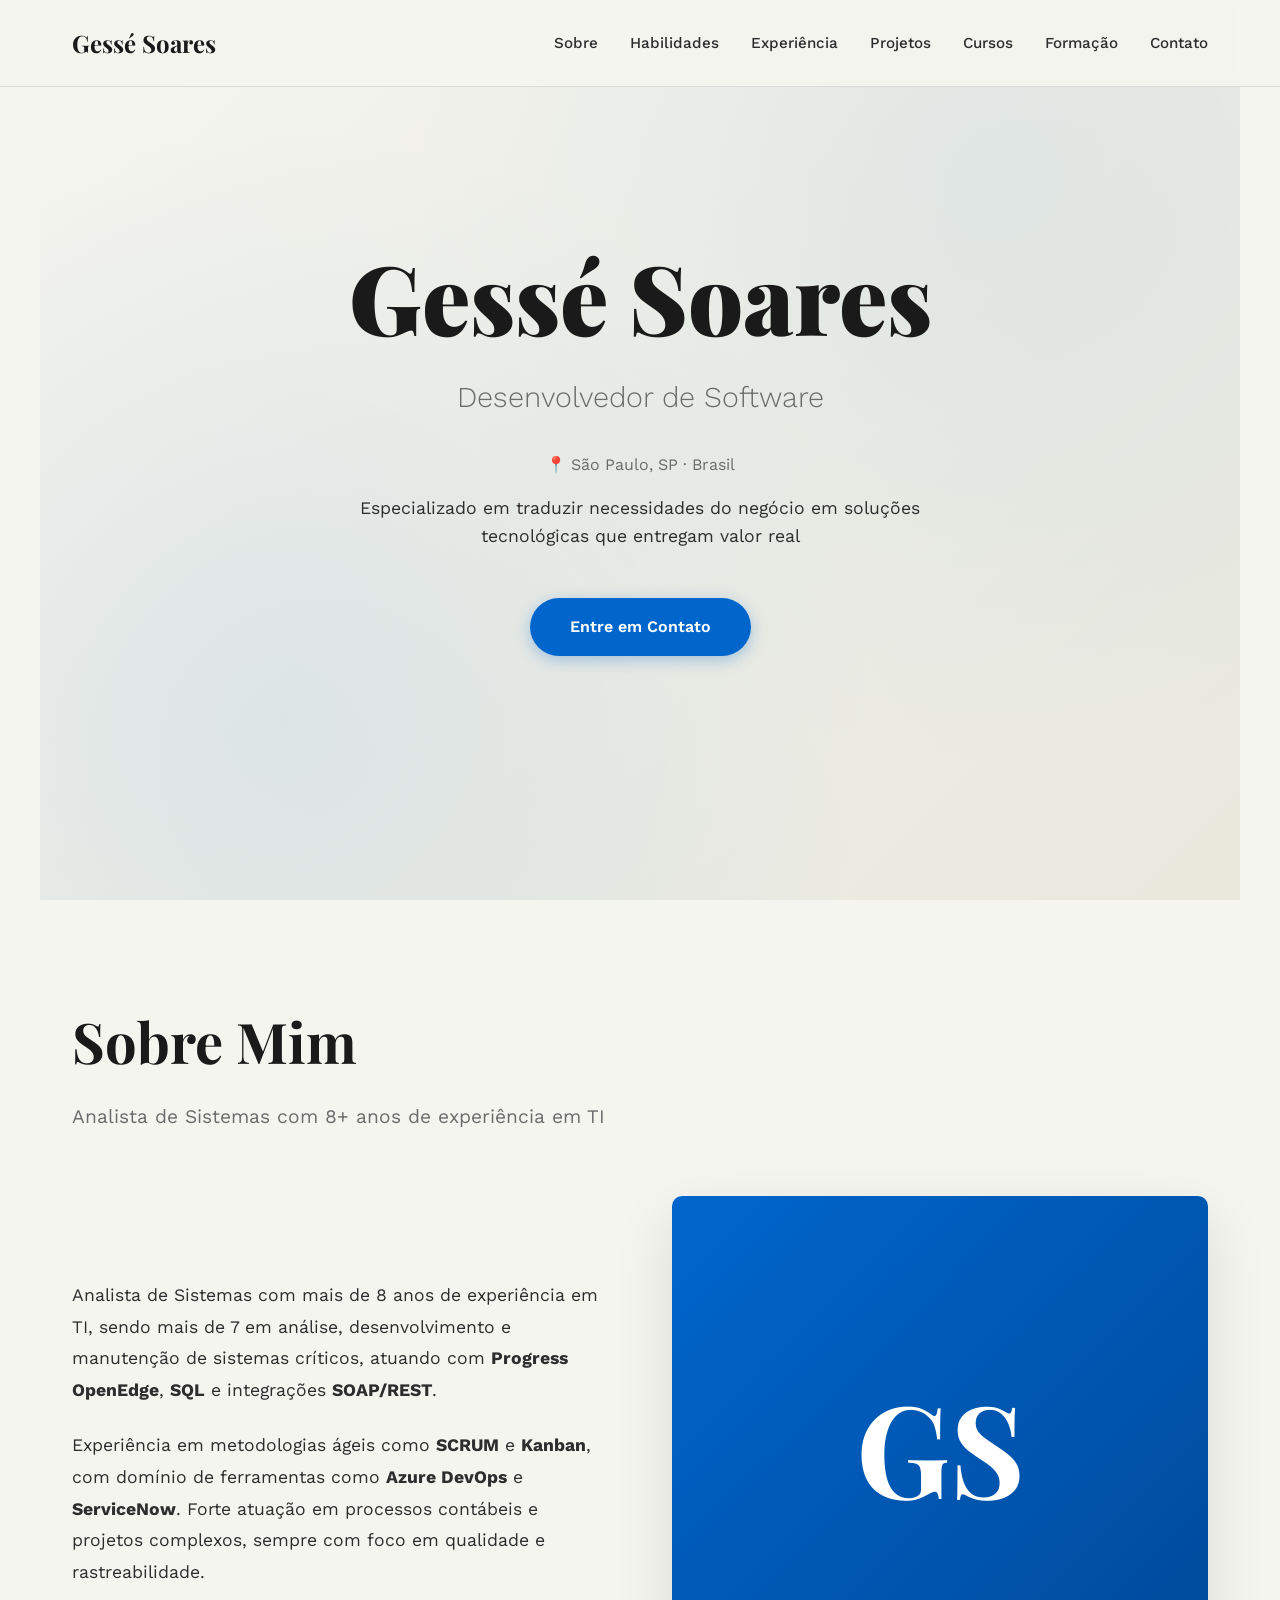
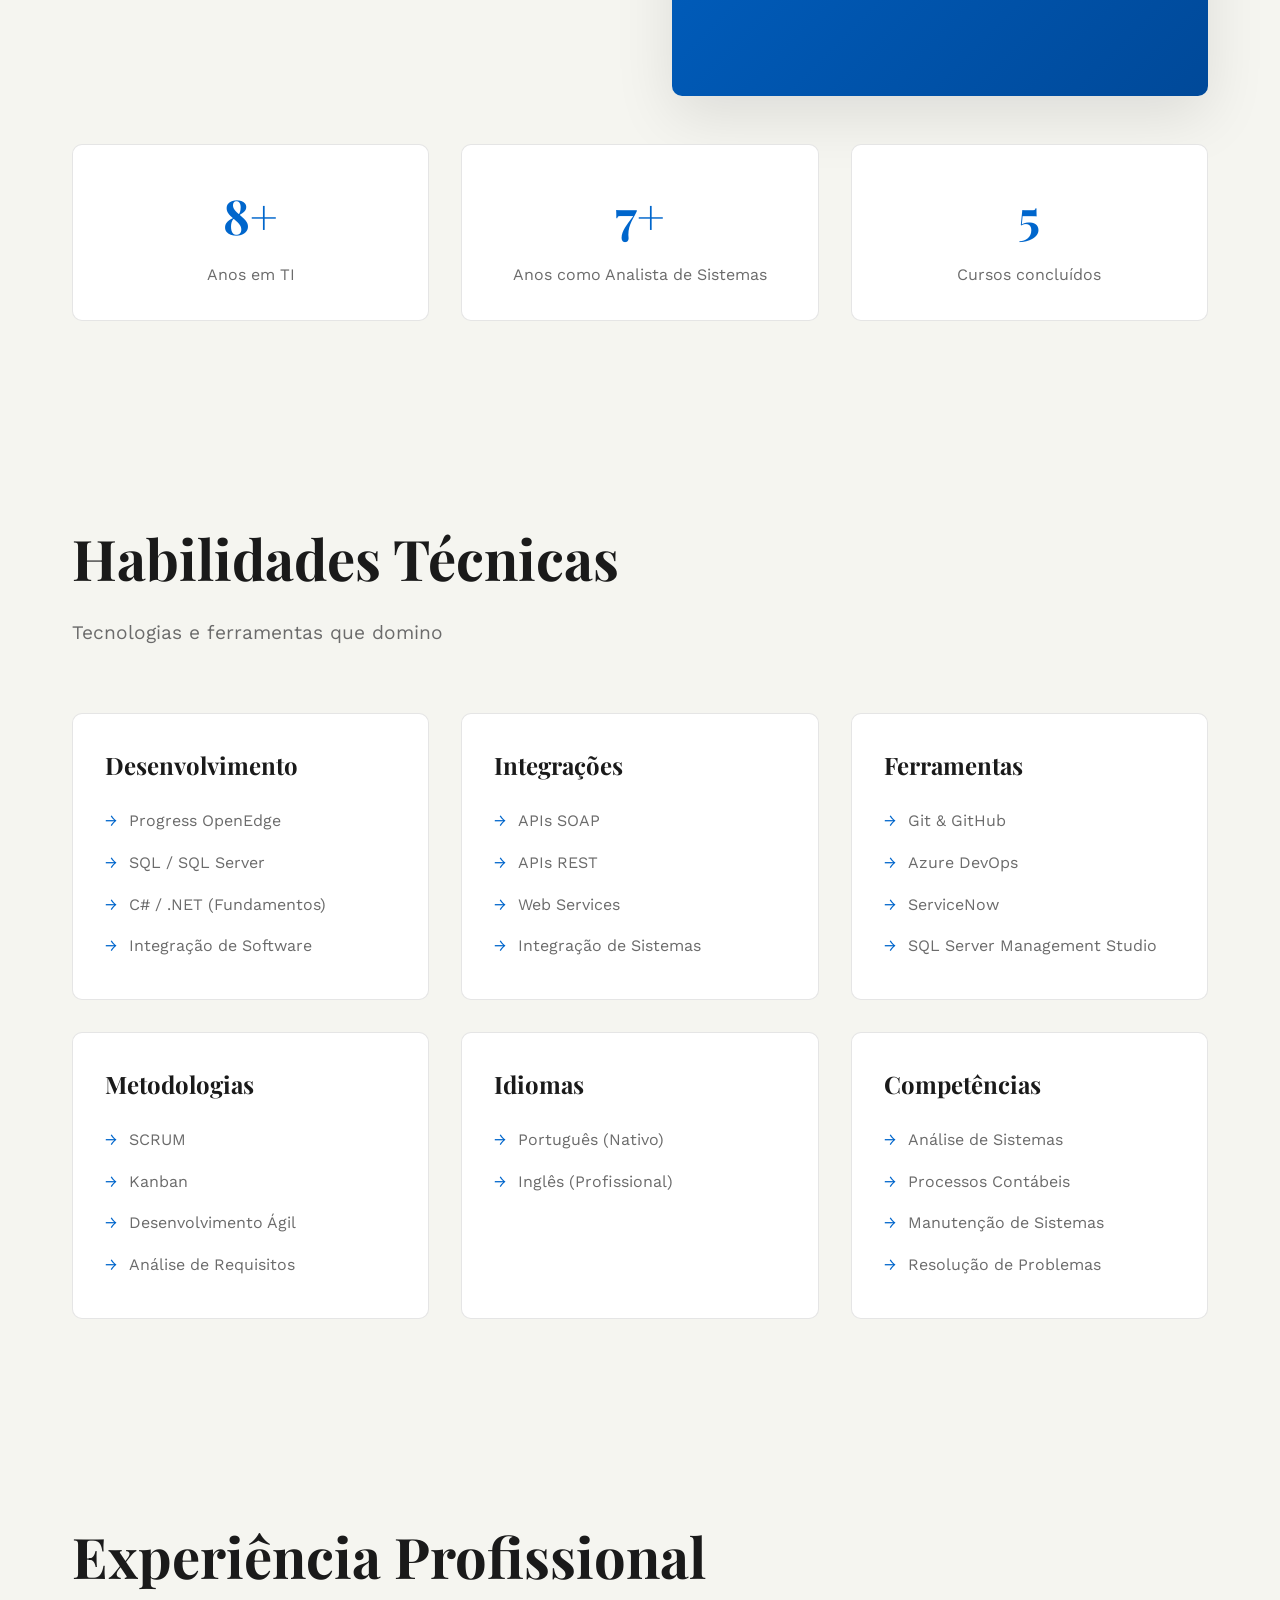
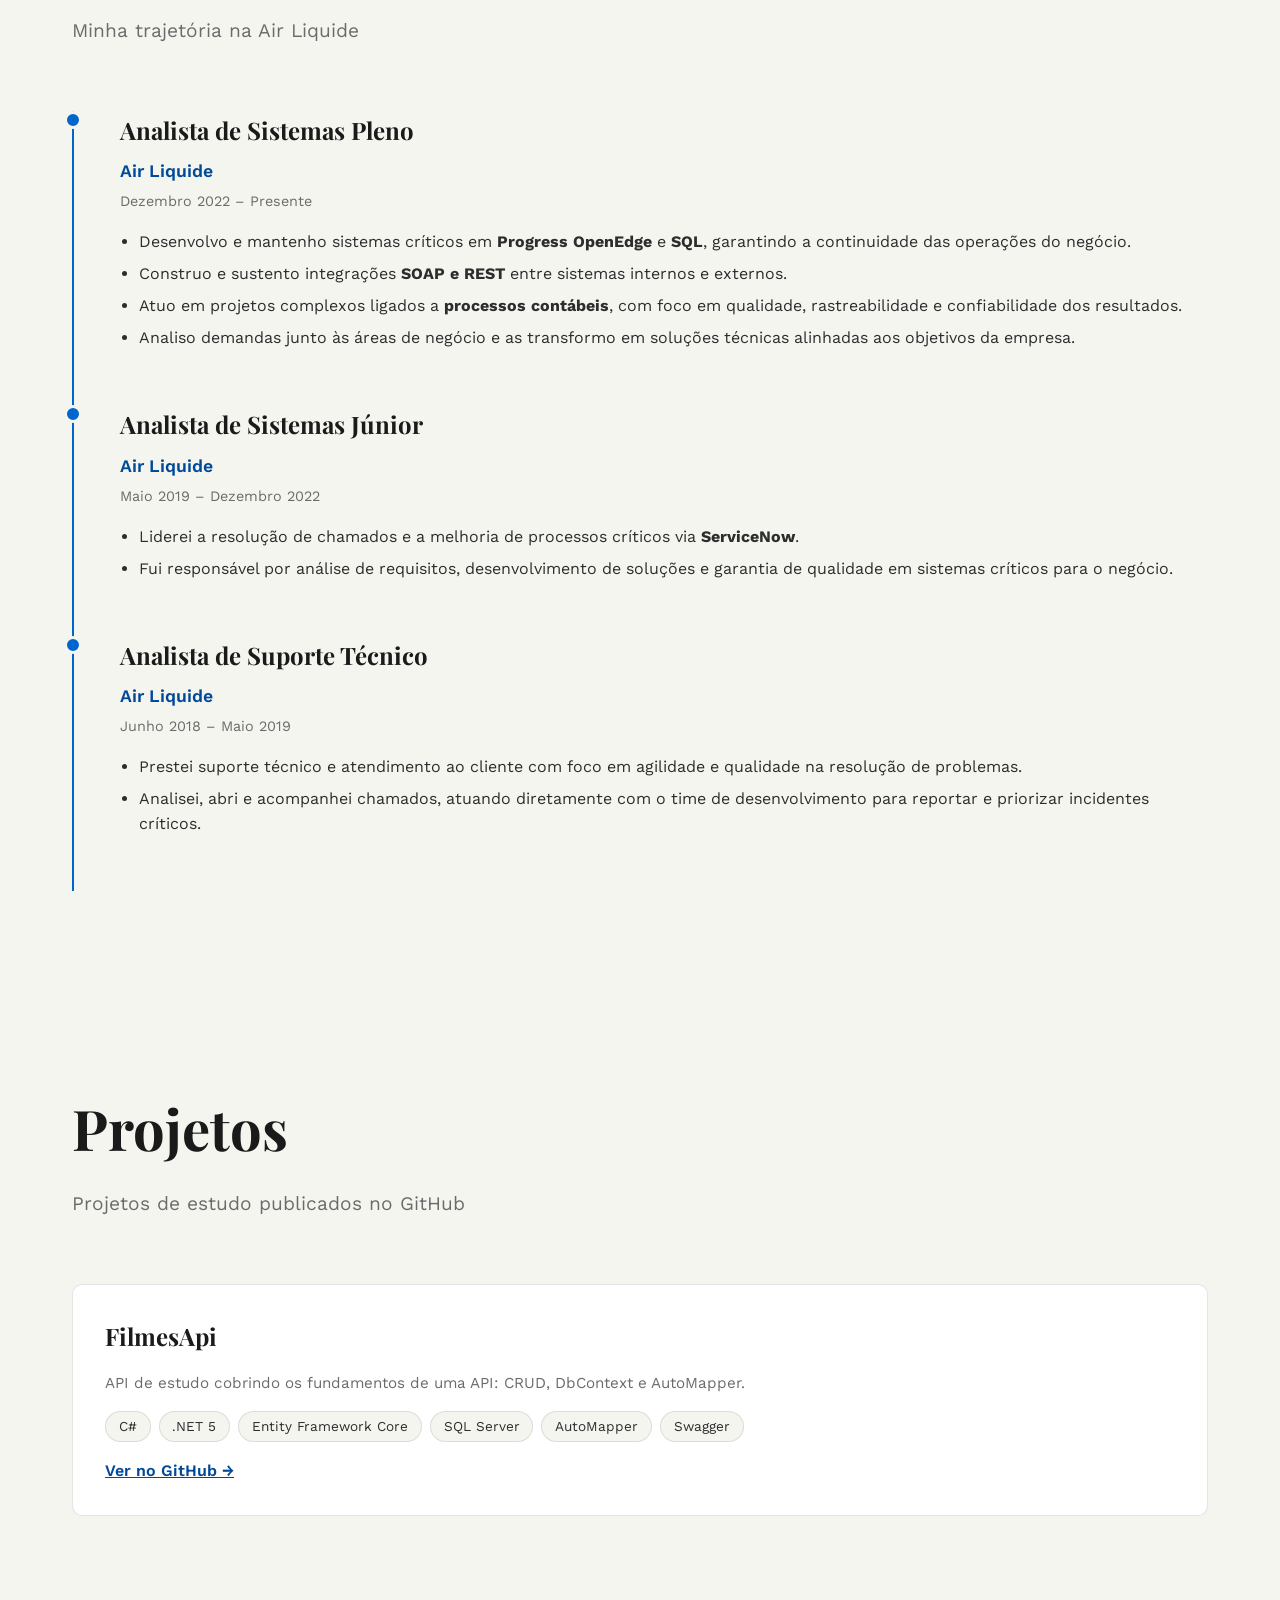
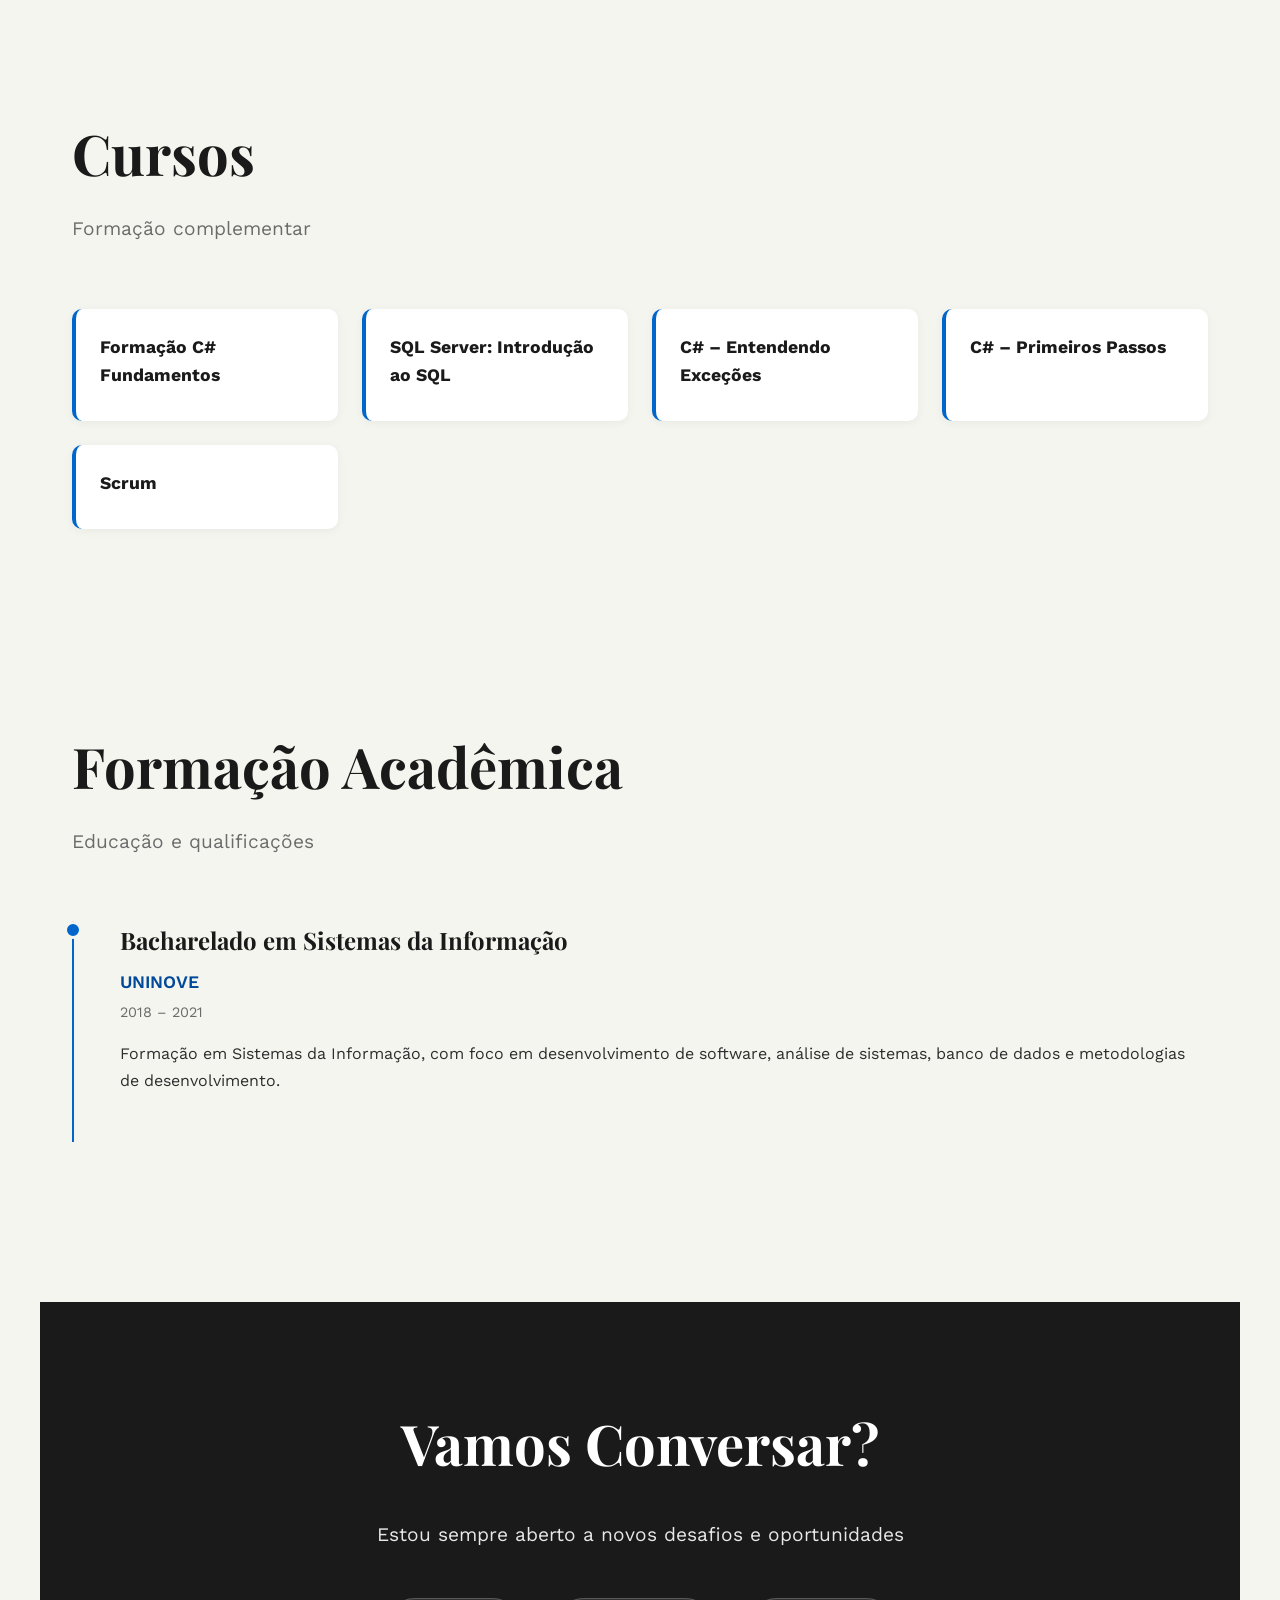
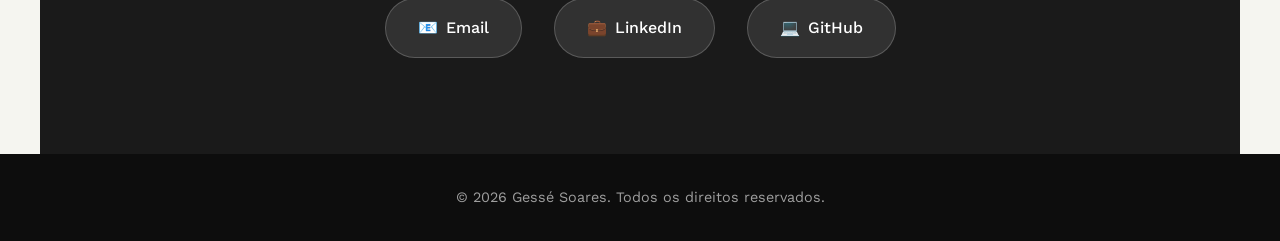
==== commit 71195a73: "Melhorias de conteúdo, acessibilidade, SEO e organização do código" ====
--- a/index.html
+++ b/index.html
@@ -1,827 +1,278 @@
 <!DOCTYPE html>
-<html lang="pt-BR">
+<html lang="pt-BR" class="no-js">
 <head>
     <meta charset="UTF-8">
     <meta name="viewport" content="width=device-width, initial-scale=1.0">
     <title>Gessé Soares | Desenvolvedor de Software</title>
+    <meta name="description" content="Gessé Soares, Desenvolvedor de Software e Analista de Sistemas em São Paulo, com experiência em Progress OpenEdge, SQL e integrações SOAP/REST.">
+    <link rel="canonical" href="https://gessemacedo.github.io/">
+    <link rel="icon" href="favicon.svg" type="image/svg+xml">
+
+    <meta property="og:type" content="profile">
+    <meta property="og:locale" content="pt_BR">
+    <meta property="og:title" content="Gessé Soares | Desenvolvedor de Software">
+    <meta property="og:description" content="Analista de Sistemas e Desenvolvedor em São Paulo: Progress OpenEdge, SQL e integrações SOAP/REST.">
+    <meta property="og:url" content="https://gessemacedo.github.io/">
+    <!-- [PREENCHER: imagem de compartilhamento 1200x630, ex.: og-image.png] <meta property="og:image" content="https://gessemacedo.github.io/og-image.png"> -->
+    <meta name="twitter:card" content="summary">
+    <meta name="twitter:title" content="Gessé Soares | Desenvolvedor de Software">
+    <meta name="twitter:description" content="Analista de Sistemas e Desenvolvedor em São Paulo: Progress OpenEdge, SQL e integrações SOAP/REST.">
+
+    <script type="application/ld+json">
+    {
+      "@context": "https://schema.org",
+      "@type": "Person",
+      "name": "Gessé Soares",
+      "jobTitle": "Analista de Sistemas Pleno",
+      "worksFor": { "@type": "Organization", "name": "Air Liquide" },
+      "alumniOf": { "@type": "CollegeOrUniversity", "name": "UNINOVE" },
+      "address": { "@type": "PostalAddress", "addressLocality": "São Paulo", "addressCountry": "BR" },
+      "email": "mailto:gesse.soares.macedo@gmail.com",
+      "url": "https://gessemacedo.github.io/",
+      "sameAs": [
+        "https://www.linkedin.com/in/gess%C3%A9-soares-b518b3161/",
+        "https://github.com/gessemacedo"
+      ]
+    }
+    </script>
+
+    <script>document.documentElement.classList.replace('no-js', 'js');</script>
     <link rel="preconnect" href="https://fonts.googleapis.com">
     <link rel="preconnect" href="https://fonts.gstatic.com" crossorigin>
     <link href="https://fonts.googleapis.com/css2?family=Playfair+Display:wght@400;700;900&family=Work+Sans:wght@300;400;500;600&display=swap" rel="stylesheet">
-    
-    <style>
-        :root {
-            --primary: #1a1a1a;
-            --secondary: #f5f5f0;
-            --accent: #0066cc;
-            --accent-dark: #004999;
-            --text: #2d2d2d;
-            --text-light: #6b6b6b;
-            --border: rgba(0,0,0,0.1);
-        }
-
-        * {
-            margin: 0;
-            padding: 0;
-            box-sizing: border-box;
-        }
-
-        body {
-            font-family: 'Work Sans', sans-serif;
-            color: var(--text);
-            background: var(--secondary);
-            line-height: 1.6;
-            overflow-x: hidden;
-        }
-
-        nav {
-            position: fixed;
-            top: 0;
-            width: 100%;
-            background: rgba(245, 245, 240, 0.95);
-            backdrop-filter: blur(10px);
-            z-index: 1000;
-            border-bottom: 1px solid var(--border);
-            transition: transform 0.3s ease;
-        }
-
-        nav.hidden {
-            transform: translateY(-100%);
-        }
-
-        nav .container {
-            max-width: 1200px;
-            margin: 0 auto;
-            padding: 1.5rem 2rem;
-            display: flex;
-            justify-content: space-between;
-            align-items: center;
-        }
-
-        nav .logo {
-            font-family: 'Playfair Display', serif;
-            font-size: 1.5rem;
-            font-weight: 700;
-            color: var(--primary);
-        }
-
-        nav ul {
-            display: flex;
-            gap: 2rem;
-            list-style: none;
-        }
-
-        nav a {
-            color: var(--text);
-            text-decoration: none;
-            font-weight: 500;
-            font-size: 0.95rem;
-            position: relative;
-            transition: color 0.3s ease;
-        }
-
-        nav a::after {
-            content: '';
-            position: absolute;
-            bottom: -5px;
-            left: 0;
-            width: 0;
-            height: 2px;
-            background: var(--accent);
-            transition: width 0.3s ease;
-        }
-
-        nav a:hover {
-            color: var(--accent-dark);
-        }
-
-        nav a:hover::after {
-            width: 100%;
-        }
-
-        .hero {
-            min-height: 100vh;
-            display: flex;
-            align-items: center;
-            justify-content: center;
-            position: relative;
-            padding: 2rem;
-            background: linear-gradient(135deg, var(--secondary) 0%, #e8e8dd 100%);
-        }
-
-        .hero::before {
-            content: '';
-            position: absolute;
-            top: 0;
-            left: 0;
-            right: 0;
-            bottom: 0;
-            background-image: 
-                radial-gradient(circle at 20% 80%, rgba(0, 102, 204, 0.08) 0%, transparent 50%),
-                radial-gradient(circle at 80% 20%, rgba(0, 102, 204, 0.06) 0%, transparent 50%);
-            pointer-events: none;
-        }
-
-        .hero-content {
-            max-width: 900px;
-            text-align: center;
-            position: relative;
-            z-index: 1;
-        }
-
-        .hero h1 {
-            font-family: 'Playfair Display', serif;
-            font-size: clamp(3rem, 8vw, 6rem);
-            font-weight: 900;
-            color: var(--primary);
-            margin-bottom: 1.5rem;
-            line-height: 1.1;
-            opacity: 0;
-            animation: fadeInUp 1s ease forwards;
-        }
-
-        .hero .subtitle {
-            font-size: clamp(1.2rem, 3vw, 1.8rem);
-            color: var(--text-light);
-            margin-bottom: 2rem;
-            font-weight: 300;
-            opacity: 0;
-            animation: fadeInUp 1s ease 0.2s forwards;
-        }
-
-        .hero .tagline {
-            font-size: 1.1rem;
-            color: var(--text);
-            max-width: 600px;
-            margin: 0 auto 3rem;
-            opacity: 0;
-            animation: fadeInUp 1s ease 0.4s forwards;
-        }
-
-        .cta-button {
-            display: inline-block;
-            padding: 1rem 2.5rem;
-            background: var(--accent);
-            color: white;
-            text-decoration: none;
-            border-radius: 50px;
-            font-weight: 600;
-            transition: all 0.3s ease;
-            opacity: 0;
-            animation: fadeInUp 1s ease 0.6s forwards;
-            box-shadow: 0 4px 15px rgba(0, 102, 204, 0.3);
-        }
-
-        .cta-button:hover {
-            background: var(--accent-dark);
-            transform: translateY(-2px);
-            box-shadow: 0 6px 20px rgba(0, 102, 204, 0.4);
-        }
-
-        section {
-            padding: 6rem 2rem;
-            max-width: 1200px;
-            margin: 0 auto;
-        }
-
-        section h2 {
-            font-family: 'Playfair Display', serif;
-            font-size: clamp(2.5rem, 5vw, 3.5rem);
-            color: var(--primary);
-            margin-bottom: 1rem;
-            font-weight: 700;
-        }
-
-        section .section-subtitle {
-            font-size: 1.2rem;
-            color: var(--text-light);
-            margin-bottom: 4rem;
-            max-width: 600px;
-        }
-
-        .about-content {
-            display: grid;
-            grid-template-columns: 1fr 1fr;
-            gap: 4rem;
-            align-items: center;
-        }
-
-        .about-text p {
-            margin-bottom: 1.5rem;
-            font-size: 1.1rem;
-            line-height: 1.8;
-        }
-
-        .about-image {
-            width: 100%;
-            height: 500px;
-            background: linear-gradient(135deg, var(--accent) 0%, var(--accent-dark) 100%);
-            border-radius: 10px;
-            display: flex;
-            align-items: center;
-            justify-content: center;
-            font-family: 'Playfair Display', serif;
-            font-size: 8rem;
-            color: white;
-            box-shadow: 0 20px 60px rgba(0,0,0,0.1);
-            font-weight: 700;
-        }
-
-        .stats {
-            display: grid;
-            grid-template-columns: repeat(3, 1fr);
-            gap: 2rem;
-            margin-top: 3rem;
-        }
-
-        .stat-card {
-            text-align: center;
-            padding: 2rem;
-            background: white;
-            border-radius: 10px;
-            border: 1px solid var(--border);
-        }
-
-        .stat-card .number {
-            font-family: 'Playfair Display', serif;
-            font-size: 3rem;
-            font-weight: 700;
-            color: var(--accent);
-            display: block;
-            margin-bottom: 0.5rem;
-        }
-
-        .stat-card .label {
-            color: var(--text-light);
-            font-size: 1rem;
-        }
-
-        .skills-grid {
-            display: grid;
-            grid-template-columns: repeat(auto-fit, minmax(280px, 1fr));
-            gap: 2rem;
-            margin-top: 3rem;
-        }
-
-        .skill-card {
-            background: white;
-            padding: 2rem;
-            border-radius: 10px;
-            border: 1px solid var(--border);
-            transition: all 0.3s ease;
-            position: relative;
-            overflow: hidden;
-        }
-
-        .skill-card::before {
-            content: '';
-            position: absolute;
-            top: 0;
-            left: 0;
-            width: 100%;
-            height: 4px;
-            background: var(--accent);
-            transform: scaleX(0);
-            transform-origin: left;
-            transition: transform 0.3s ease;
-        }
-
-        .skill-card:hover {
-            transform: translateY(-5px);
-            box-shadow: 0 10px 30px rgba(0,0,0,0.1);
-        }
-
-        .skill-card:hover::before {
-            transform: scaleX(1);
-        }
-
-        .skill-card h3 {
-            font-family: 'Playfair Display', serif;
-            font-size: 1.5rem;
-            margin-bottom: 1rem;
-            color: var(--primary);
-        }
-
-        .skill-card ul {
-            list-style: none;
-        }
-
-        .skill-card li {
-            padding: 0.5rem 0;
-            color: var(--text-light);
-            position: relative;
-            padding-left: 1.5rem;
-        }
-
-        .skill-card li::before {
-            content: '→';
-            position: absolute;
-            left: 0;
-            color: var(--accent);
-        }
-
-        .certifications {
-            display: grid;
-            grid-template-columns: repeat(auto-fit, minmax(250px, 1fr));
-            gap: 1.5rem;
-            margin-top: 3rem;
-        }
-
-        .cert-badge {
-            background: white;
-            padding: 1.5rem;
-            border-radius: 10px;
-            border-left: 4px solid var(--accent);
-            box-shadow: 0 2px 10px rgba(0,0,0,0.05);
-            transition: all 0.3s ease;
-        }
-
-        .cert-badge:hover {
-            box-shadow: 0 5px 20px rgba(0,0,0,0.1);
-            transform: translateX(5px);
-        }
-
-        .cert-badge h4 {
-            color: var(--primary);
-            margin-bottom: 0.5rem;
-            font-size: 1.1rem;
-        }
-
-        .timeline {
-            position: relative;
-            padding-left: 3rem;
-            margin-top: 3rem;
-        }
-
-        .timeline::before {
-            content: '';
-            position: absolute;
-            left: 0;
-            top: 0;
-            bottom: 0;
-            width: 2px;
-            background: var(--accent);
-        }
-
-        .timeline-item {
-            position: relative;
-            padding-bottom: 3rem;
-        }
-
-        .timeline-item::before {
-            content: '';
-            position: absolute;
-            left: -3.5rem;
-            top: 0;
-            width: 12px;
-            height: 12px;
-            border-radius: 50%;
-            background: var(--accent);
-            border: 3px solid var(--secondary);
-        }
-
-        .timeline-item h3 {
-            font-family: 'Playfair Display', serif;
-            font-size: 1.5rem;
-            color: var(--primary);
-            margin-bottom: 0.5rem;
-        }
-
-        .timeline-item .company {
-            font-weight: 600;
-            color: var(--accent-dark);
-            margin-bottom: 0.3rem;
-            font-size: 1.1rem;
-        }
-
-        .timeline-item .period {
-            color: var(--text-light);
-            font-size: 0.9rem;
-            margin-bottom: 1rem;
-        }
-
-        .timeline-item p {
-            color: var(--text);
-            line-height: 1.7;
-        }
-
-        .contact {
-            background: var(--primary);
-            color: white;
-            text-align: center;
-            padding: 6rem 2rem;
-            margin-top: 4rem;
-        }
-
-        .contact h2 {
-            color: white;
-            margin-bottom: 2rem;
-        }
-
-        .contact p {
-            font-size: 1.2rem;
-            margin-bottom: 3rem;
-            opacity: 0.9;
-        }
-
-        .contact-links {
-            display: flex;
-            justify-content: center;
-            gap: 2rem;
-            flex-wrap: wrap;
-        }
-
-        .contact-link {
-            display: inline-flex;
-            align-items: center;
-            gap: 0.5rem;
-            padding: 1rem 2rem;
-            background: rgba(255,255,255,0.1);
-            color: white;
-            text-decoration: none;
-            border-radius: 50px;
-            border: 1px solid rgba(255,255,255,0.2);
-            transition: all 0.3s ease;
-            font-weight: 500;
-        }
-
-        .contact-link:hover {
-            background: var(--accent);
-            border-color: var(--accent);
-            transform: translateY(-2px);
-        }
-
-        footer {
-            background: #0d0d0d;
-            color: rgba(255,255,255,0.6);
-            text-align: center;
-            padding: 2rem;
-            font-size: 0.9rem;
-        }
-
-        @keyframes fadeInUp {
-            from {
-                opacity: 0;
-                transform: translateY(30px);
-            }
-            to {
-                opacity: 1;
-                transform: translateY(0);
-            }
-        }
-
-        .fade-in {
-            opacity: 0;
-            transform: translateY(30px);
-            transition: all 0.6s ease;
-        }
-
-        .fade-in.visible {
-            opacity: 1;
-            transform: translateY(0);
-        }
-
-        @media (max-width: 768px) {
-            nav ul {
-                gap: 1rem;
-            }
-
-            nav a {
-                font-size: 0.85rem;
-            }
-
-            .about-content {
-                grid-template-columns: 1fr;
-            }
-
-            .about-image {
-                height: 300px;
-                font-size: 5rem;
-            }
-
-            .stats {
-                grid-template-columns: 1fr;
-            }
-
-            .timeline {
-                padding-left: 2rem;
-            }
-
-            section {
-                padding: 4rem 1.5rem;
-            }
-
-            .contact-links {
-                flex-direction: column;
-                align-items: center;
-            }
-        }
-
-        .mobile-menu-btn {
-            display: none;
-            background: none;
-            border: none;
-            font-size: 1.5rem;
-            cursor: pointer;
-            color: var(--primary);
-        }
-
-        @media (max-width: 768px) {
-            .mobile-menu-btn {
-                display: block;
-            }
-
-            nav ul {
-                position: fixed;
-                top: 0;
-                right: -100%;
-                width: 70%;
-                height: 100vh;
-                background: var(--secondary);
-                flex-direction: column;
-                padding: 6rem 2rem;
-                gap: 2rem;
-                transition: right 0.3s ease;
-                box-shadow: -5px 0 20px rgba(0,0,0,0.1);
-            }
-
-            nav ul.active {
-                right: 0;
-            }
-
-            .close-menu {
-                position: absolute;
-                top: 2rem;
-                right: 2rem;
-                background: none;
-                border: none;
-                font-size: 2rem;
-                cursor: pointer;
-                color: var(--primary);
-            }
-        }
-    </style>
+    <link rel="stylesheet" href="styles.css">
 </head>
 <body>
-    <nav>
-        <div class="container">
-            <div class="logo">Gessé Soares</div>
-            <button class="mobile-menu-btn" onclick="toggleMenu()">☰</button>
-            <ul id="navMenu">
-                <button class="close-menu" onclick="toggleMenu()">×</button>
-                <li><a href="#sobre" onclick="closeMenu()">Sobre</a></li>
-                <li><a href="#habilidades" onclick="closeMenu()">Habilidades</a></li>
-                <li><a href="#certificacoes" onclick="closeMenu()">Certificações</a></li>
-                <li><a href="#experiencia" onclick="closeMenu()">Experiência</a></li>
-                <li><a href="#contato" onclick="closeMenu()">Contato</a></li>
-            </ul>
-        </div>
-    </nav>
-
-    <section class="hero">
-        <div class="hero-content">
-            <h1>Gessé Soares</h1>
-            <p class="subtitle">Desenvolvedor de Software</p>
-            <p class="tagline">Especializado em traduzir necessidades do negócio em soluções tecnológicas que entregam valor real</p>
-            <a href="#contato" class="cta-button">Entre em Contato</a>
-        </div>
-    </section>
-
-    <section id="sobre">
-        <h2>Sobre Mim</h2>
-        <p class="section-subtitle">Analista de Sistemas com mais de 6 anos de experiência</p>
-        <div class="about-content">
-            <div class="about-text fade-in">
-                <p>Analista de Sistemas com mais de 6 anos de experiência em análise, desenvolvimento e manutenção de sistemas críticos, atuando com <strong>Progress OpenEdge</strong>, <strong>SQL</strong> e integrações <strong>SOAP/REST</strong>.</p>
-                <p>Experiência em metodologias ágeis como <strong>SCRUM</strong> e <strong>Kanban</strong>, com domínio de ferramentas como <strong>Azure DevOps</strong> e <strong>ServiceNow</strong>. Forte atuação em processos contábeis e projetos complexos.</p>
-                <p>Especializado em traduzir necessidades do negócio em soluções tecnológicas que entregam valor real e resultados confiáveis para a empresa e usuários finais.</p>
-            </div>
-            <div class="about-image fade-in">
-                GS
-            </div>
-        </div>
-
-        <div class="stats fade-in">
-            <div class="stat-card">
-                <span class="number">6+</span>
-                <span class="label">Anos de Experiência</span>
-            </div>
-            <div class="stat-card">
-                <span class="number">7+</span>
-                <span class="label">Anos na Air Liquide</span>
-            </div>
-            <div class="stat-card">
-                <span class="number">5+</span>
-                <span class="label">Certificações</span>
-            </div>
-        </div>
-    </section>
-
-    <section id="habilidades">
-        <h2>Habilidades Técnicas</h2>
-        <p class="section-subtitle">Tecnologias e ferramentas que domino</p>
-        <div class="skills-grid">
-            <div class="skill-card fade-in">
-                <h3>Desenvolvimento</h3>
-                <ul>
-                    <li>Progress OpenEdge</li>
-                    <li>SQL / SQL Server</li>
-                    <li>C# (Fundamentos)</li>
-                    <li>Integração de Software</li>
-                </ul>
-            </div>
-            <div class="skill-card fade-in">
-                <h3>Integrações</h3>
-                <ul>
-                    <li>APIs SOAP</li>
-                    <li>APIs REST</li>
-                    <li>Web Services</li>
-                    <li>Integração de Sistemas</li>
-                </ul>
-            </div>
-            <div class="skill-card fade-in">
-                <h3>Ferramentas</h3>
-                <ul>
-                    <li>Git & GitHub</li>
-                    <li>Azure DevOps</li>
-                    <li>ServiceNow</li>
-                    <li>SQL Server Management</li>
-                </ul>
-            </div>
-            <div class="skill-card fade-in">
-                <h3>Metodologias</h3>
-                <ul>
-                    <li>SCRUM</li>
-                    <li>Kanban</li>
-                    <li>Desenvolvimento Ágil</li>
-                    <li>Análise de Requisitos</li>
-                </ul>
-            </div>
-            <div class="skill-card fade-in">
-                <h3>Idiomas</h3>
-                <ul>
-                    <li>Português (Nativo)</li>
-                    <li>Inglês (Professional Working)</li>
-                </ul>
-            </div>
-            <div class="skill-card fade-in">
-                <h3>Competências</h3>
-                <ul>
-                    <li>Análise de Sistemas</li>
-                    <li>Processos Contábeis</li>
-                    <li>Manutenção de Sistemas</li>
-                    <li>Resolução de Problemas</li>
-                </ul>
-            </div>
-        </div>
-    </section>
-
-    <section id="certificacoes">
-        <h2>Certificações</h2>
-        <p class="section-subtitle">Formação complementar e especializações</p>
-        <div class="certifications fade-in">
-            <div class="cert-badge">
-                <h4>Formação C# Fundamentos</h4>
-            </div>
-            <div class="cert-badge">
-                <h4>SQL Server: Introdução ao SQL</h4>
-            </div>
-            <div class="cert-badge">
-                <h4>C# - Entendendo Exceções</h4>
-            </div>
-            <div class="cert-badge">
-                <h4>C# - Primeiros Passos</h4>
-            </div>
-            <div class="cert-badge">
-                <h4>Scrum</h4>
-            </div>
-        </div>
-    </section>
-
-    <section id="experiencia">
-        <h2>Experiência Profissional</h2>
-        <p class="section-subtitle">Minha trajetória na Air Liquide</p>
-        <div class="timeline">
-            <div class="timeline-item fade-in">
-                <h3>Analista de Sistemas Pleno</h3>
-                <div class="company">Air Liquide</div>
-                <div class="period">Dezembro 2022 - Presente</div>
-                <p>Atuo com análise e desenvolvimento de sistemas, com foco em Progress OpenEdge, SQL e integrações (SOAP e REST). Experiência em análise de demandas, desenvolvimento de soluções e manutenção de sistemas críticos, garantindo eficiência operacional e alinhamento com o negócio. Atuo em projetos complexos e processos contábeis, sempre priorizando qualidade, rastreabilidade e resultados confiáveis.</p>
-            </div>
-            <div class="timeline-item fade-in">
-                <h3>Analista de Sistemas Júnior</h3>
-                <div class="company">Air Liquide</div>
-                <div class="period">Maio 2019 - Dezembro 2022</div>
-                <p>Atuei como Analista e Desenvolvedor de Sistemas, liderando a resolução de chamados e a melhoria de processos críticos via ServiceNow. Responsável por análise de requisitos, desenvolvimento de soluções e garantia de qualidade em sistemas críticos para o negócio.</p>
-            </div>
-            <div class="timeline-item fade-in">
-                <h3>Analista de Suporte Técnico</h3>
-                <div class="company">Air Liquide</div>
-                <div class="period">Junho 2018 - Maio 2019</div>
-                <p>Ofereci suporte técnico e atendimento ao cliente, com foco na agilidade e qualidade na resolução de problemas. Responsável por analisar, abrir e acompanhar chamados, atuando diretamente com o time de desenvolvimento para reportar e priorizar incidentes críticos.</p>
-            </div>
-        </div>
-    </section>
-
-    <section>
-        <h2>Formação Acadêmica</h2>
-        <p class="section-subtitle">Educação e qualificações</p>
-        <div class="timeline">
-            <div class="timeline-item fade-in">
-                <h3>Bacharelado em Sistemas da Informação</h3>
-                <div class="company">UNINOVE</div>
-                <div class="period">2018 - 2021</div>
-                <p>Formação completa em Sistemas da Informação, com foco em desenvolvimento de software, análise de sistemas, banco de dados e metodologias de desenvolvimento.</p>
-            </div>
-        </div>
-    </section>
-
-    <section class="contact" id="contato">
-        <h2>Vamos Conversar?</h2>
-        <p>Estou sempre aberto a novos desafios e oportunidades</p>
-        <div class="contact-links">
-            <a href="mailto:gesse.soares.macedo@gmail.com" class="contact-link">
-                📧 Email
-            </a>
-            <a href="https://www.linkedin.com/in/gess%C3%A9-soares-b518b3161/" class="contact-link" target="_blank">
-                💼 LinkedIn
-            </a>
-            <a href="https://github.com/gessemacedo" class="contact-link" target="_blank">
-                💻 GitHub
-            </a>
-        </div>
-    </section>
+    <a class="skip-link" href="#conteudo">Pular para o conteúdo</a>
+
+    <header>
+        <nav aria-label="Navegação principal">
+            <div class="container">
+                <div class="logo">Gessé Soares</div>
+                <button type="button" class="mobile-menu-btn" aria-label="Abrir menu" aria-expanded="false" aria-controls="navMenu">☰</button>
+                <div class="nav-menu" id="navMenu">
+                    <button type="button" class="close-menu" aria-label="Fechar menu">×</button>
+                    <ul>
+                        <li><a href="#sobre">Sobre</a></li>
+                        <li><a href="#habilidades">Habilidades</a></li>
+                        <li><a href="#experiencia">Experiência</a></li>
+                        <li><a href="#projetos">Projetos</a></li>
+                        <li><a href="#cursos">Cursos</a></li>
+                        <li><a href="#formacao">Formação</a></li>
+                        <li><a href="#contato">Contato</a></li>
+                    </ul>
+                </div>
+            </div>
+        </nav>
+    </header>
+
+    <main id="conteudo" tabindex="-1">
+        <section class="hero">
+            <div class="hero-content">
+                <h1>Gessé Soares</h1>
+                <p class="subtitle">Desenvolvedor de Software</p>
+                <p class="location">📍 São Paulo, SP · Brasil</p>
+                <p class="tagline">Especializado em traduzir necessidades do negócio em soluções tecnológicas que entregam valor real</p>
+                <a href="#contato" class="cta-button">Entre em Contato</a>
+                <!-- [PREENCHER: link para o CV em PDF, ex.: <a href="curriculo-gesse-soares.pdf" class="cta-button" download>Baixar CV (PDF)</a>] -->
+            </div>
+        </section>
+
+        <section id="sobre">
+            <h2>Sobre Mim</h2>
+            <p class="section-subtitle">Analista de Sistemas com <span class="years-it">8</span>+ anos de experiência em TI</p>
+            <div class="about-content">
+                <div class="about-text fade-in">
+                    <p>Analista de Sistemas com mais de <span class="years-it">8</span> anos de experiência em TI, sendo mais de <span class="years-dev">7</span> em análise, desenvolvimento e manutenção de sistemas críticos, atuando com <strong>Progress OpenEdge</strong>, <strong>SQL</strong> e integrações <strong>SOAP/REST</strong>.</p>
+                    <p>Experiência em metodologias ágeis como <strong>SCRUM</strong> e <strong>Kanban</strong>, com domínio de ferramentas como <strong>Azure DevOps</strong> e <strong>ServiceNow</strong>. Forte atuação em processos contábeis e projetos complexos, sempre com foco em qualidade e rastreabilidade.</p>
+                </div>
+                <!-- [PREENCHER: foto profissional, ex.: <img src="foto.jpg" alt="Foto de Gessé Soares" class="about-image" width="500" height="500">] -->
+                <div class="about-image fade-in" aria-hidden="true">GS</div>
+            </div>
+
+            <div class="stats fade-in">
+                <div class="stat-card">
+                    <span class="number"><span class="years-it">8</span>+</span>
+                    <span class="label">Anos em TI</span>
+                </div>
+                <div class="stat-card">
+                    <span class="number"><span class="years-dev">7</span>+</span>
+                    <span class="label">Anos como Analista de Sistemas</span>
+                </div>
+                <div class="stat-card">
+                    <span class="number">5</span>
+                    <span class="label">Cursos concluídos</span>
+                </div>
+            </div>
+        </section>
+
+        <section id="habilidades">
+            <h2>Habilidades Técnicas</h2>
+            <p class="section-subtitle">Tecnologias e ferramentas que domino</p>
+            <div class="skills-grid">
+                <div class="skill-card fade-in">
+                    <h3>Desenvolvimento</h3>
+                    <ul>
+                        <li>Progress OpenEdge</li>
+                        <li>SQL / SQL Server</li>
+                        <li>C# / .NET (Fundamentos)</li>
+                        <li>Integração de Software</li>
+                    </ul>
+                </div>
+                <div class="skill-card fade-in">
+                    <h3>Integrações</h3>
+                    <ul>
+                        <li>APIs SOAP</li>
+                        <li>APIs REST</li>
+                        <li>Web Services</li>
+                        <li>Integração de Sistemas</li>
+                    </ul>
+                </div>
+                <div class="skill-card fade-in">
+                    <h3>Ferramentas</h3>
+                    <ul>
+                        <li>Git &amp; GitHub</li>
+                        <li>Azure DevOps</li>
+                        <li>ServiceNow</li>
+                        <li>SQL Server Management Studio</li>
+                    </ul>
+                </div>
+                <div class="skill-card fade-in">
+                    <h3>Metodologias</h3>
+                    <ul>
+                        <li>SCRUM</li>
+                        <li>Kanban</li>
+                        <li>Desenvolvimento Ágil</li>
+                        <li>Análise de Requisitos</li>
+                    </ul>
+                </div>
+                <div class="skill-card fade-in">
+                    <h3>Idiomas</h3>
+                    <ul>
+                        <li>Português (Nativo)</li>
+                        <li>Inglês (Profissional)</li>
+                    </ul>
+                </div>
+                <div class="skill-card fade-in">
+                    <h3>Competências</h3>
+                    <ul>
+                        <li>Análise de Sistemas</li>
+                        <li>Processos Contábeis</li>
+                        <li>Manutenção de Sistemas</li>
+                        <li>Resolução de Problemas</li>
+                    </ul>
+                </div>
+            </div>
+        </section>
+
+        <section id="experiencia">
+            <h2>Experiência Profissional</h2>
+            <p class="section-subtitle">Minha trajetória na Air Liquide</p>
+            <div class="timeline">
+                <div class="timeline-item fade-in">
+                    <h3>Analista de Sistemas Pleno</h3>
+                    <div class="company">Air Liquide</div>
+                    <div class="period"><time datetime="2022-12">Dezembro 2022</time> – Presente</div>
+                    <ul>
+                        <li>Desenvolvo e mantenho sistemas críticos em <strong>Progress OpenEdge</strong> e <strong>SQL</strong>, garantindo a continuidade das operações do negócio.</li>
+                        <li>Construo e sustento integrações <strong>SOAP e REST</strong> entre sistemas internos e externos.</li>
+                        <li>Atuo em projetos complexos ligados a <strong>processos contábeis</strong>, com foco em qualidade, rastreabilidade e confiabilidade dos resultados.</li>
+                        <li>Analiso demandas junto às áreas de negócio e as transformo em soluções técnicas alinhadas aos objetivos da empresa.</li>
+                    </ul>
+                    <!-- [PREENCHER: métricas de impacto, ex.: nº de integrações entregues, sistemas/módulos sob responsabilidade, nº de usuários atendidos, % de redução de tempo/erros] -->
+                </div>
+                <div class="timeline-item fade-in">
+                    <h3>Analista de Sistemas Júnior</h3>
+                    <div class="company">Air Liquide</div>
+                    <div class="period"><time datetime="2019-05">Maio 2019</time> – <time datetime="2022-12">Dezembro 2022</time></div>
+                    <ul>
+                        <li>Liderei a resolução de chamados e a melhoria de processos críticos via <strong>ServiceNow</strong>.</li>
+                        <li>Fui responsável por análise de requisitos, desenvolvimento de soluções e garantia de qualidade em sistemas críticos para o negócio.</li>
+                    </ul>
+                    <!-- [PREENCHER: métricas, ex.: volume médio de chamados/mês, SLA atingido, processos melhorados e ganho obtido] -->
+                </div>
+                <div class="timeline-item fade-in">
+                    <h3>Analista de Suporte Técnico</h3>
+                    <div class="company">Air Liquide</div>
+                    <div class="period"><time datetime="2018-06">Junho 2018</time> – <time datetime="2019-05">Maio 2019</time></div>
+                    <ul>
+                        <li>Prestei suporte técnico e atendimento ao cliente com foco em agilidade e qualidade na resolução de problemas.</li>
+                        <li>Analisei, abri e acompanhei chamados, atuando diretamente com o time de desenvolvimento para reportar e priorizar incidentes críticos.</li>
+                    </ul>
+                    <!-- [PREENCHER: métricas, ex.: nº de atendimentos, tempo médio de resolução] -->
+                </div>
+            </div>
+        </section>
+
+        <section id="projetos">
+            <h2>Projetos</h2>
+            <p class="section-subtitle">Projetos de estudo publicados no GitHub</p>
+            <div class="skills-grid">
+                <article class="skill-card project-card fade-in">
+                    <h3>FilmesApi</h3>
+                    <p>API de estudo cobrindo os fundamentos de uma API: CRUD, DbContext e AutoMapper.</p>
+                    <div class="tags"><span>C#</span><span>.NET 5</span><span>Entity Framework Core</span><span>SQL Server</span><span>AutoMapper</span><span>Swagger</span></div>
+                    <a href="https://github.com/gessemacedo/FilmesApi" target="_blank" rel="noopener noreferrer">Ver no GitHub →</a>
+                </article>
+                <!-- [PREENCHER: os repositórios APICatalogo e SistemasDeTarefas estão VAZIOS no GitHub (sem commits).
+                     Publique o código e descreva-os aqui, ex.:
+                <article class="skill-card project-card fade-in">
+                    <h3>APICatalogo</h3>
+                    <p>[PREENCHER: descrição]</p>
+                    <div class="tags"><span>[PREENCHER: stack]</span></div>
+                    <a href="https://github.com/gessemacedo/APICatalogo" target="_blank" rel="noopener noreferrer">Ver no GitHub →</a>
+                </article>
+                <article class="skill-card project-card fade-in">
+                    <h3>SistemasDeTarefas</h3>
+                    <p>[PREENCHER: descrição]</p>
+                    <div class="tags"><span>[PREENCHER: stack]</span></div>
+                    <a href="https://github.com/gessemacedo/SistemasDeTarefas" target="_blank" rel="noopener noreferrer">Ver no GitHub →</a>
+                </article>
+                ] -->
+            </div>
+        </section>
+
+        <section id="cursos">
+            <h2>Cursos</h2>
+            <p class="section-subtitle">Formação complementar</p>
+            <div class="certifications fade-in">
+                <!-- [PREENCHER: em cada curso, instituição emissora, ano e link de verificação, ex.: <p>Alura · 2022 · <a href="...">Ver certificado</a></p>] -->
+                <div class="cert-badge"><h3>Formação C# Fundamentos</h3></div>
+                <div class="cert-badge"><h3>SQL Server: Introdução ao SQL</h3></div>
+                <div class="cert-badge"><h3>C# – Entendendo Exceções</h3></div>
+                <div class="cert-badge"><h3>C# – Primeiros Passos</h3></div>
+                <div class="cert-badge"><h3>Scrum</h3></div>
+            </div>
+        </section>
+
+        <section id="formacao">
+            <h2>Formação Acadêmica</h2>
+            <p class="section-subtitle">Educação e qualificações</p>
+            <div class="timeline">
+                <div class="timeline-item fade-in">
+                    <h3>Bacharelado em Sistemas da Informação</h3>
+                    <div class="company">UNINOVE</div>
+                    <div class="period"><time datetime="2018">2018</time> – <time datetime="2021">2021</time></div>
+                    <p>Formação em Sistemas da Informação, com foco em desenvolvimento de software, análise de sistemas, banco de dados e metodologias de desenvolvimento.</p>
+                </div>
+            </div>
+        </section>
+
+        <section class="contact" id="contato">
+            <h2>Vamos Conversar?</h2>
+            <p>Estou sempre aberto a novos desafios e oportunidades</p>
+            <div class="contact-links">
+                <a href="mailto:gesse.soares.macedo@gmail.com" class="contact-link"><span aria-hidden="true">📧</span> Email</a>
+                <a href="https://www.linkedin.com/in/gess%C3%A9-soares-b518b3161/" class="contact-link" target="_blank" rel="noopener noreferrer"><span aria-hidden="true">💼</span> LinkedIn</a>
+                <a href="https://github.com/gessemacedo" class="contact-link" target="_blank" rel="noopener noreferrer"><span aria-hidden="true">💻</span> GitHub</a>
+            </div>
+        </section>
+    </main>
 
     <footer>
-        <p>&copy; 2026 Gessé Soares. Todos os direitos reservados.</p>
+        <p>&copy; <span id="year">2026</span> Gessé Soares. Todos os direitos reservados.</p>
     </footer>
 
-    <script>
-        const observerOptions = {
-            threshold: 0.1,
-            rootMargin: '0px 0px -50px 0px'
-        };
-
-        const observer = new IntersectionObserver((entries) => {
-            entries.forEach(entry => {
-                if (entry.isIntersecting) {
-                    entry.target.classList.add('visible');
-                }
-            });
-        }, observerOptions);
-
-        document.querySelectorAll('.fade-in').forEach(el => {
-            observer.observe(el);
-        });
-
-        document.querySelectorAll('a[href^="#"]').forEach(anchor => {
-            anchor.addEventListener('click', function (e) {
-                e.preventDefault();
-                const target = document.querySelector(this.getAttribute('href'));
-                if (target) {
-                    target.scrollIntoView({
-                        behavior: 'smooth',
-                        block: 'start'
-                    });
-                }
-            });
-        });
-
-        let lastScroll = 0;
-        const nav = document.querySelector('nav');
-
-        window.addEventListener('scroll', () => {
-            const currentScroll = window.pageYOffset;
-            
-            if (currentScroll <= 0) {
-                nav.classList.remove('hidden');
-                return;
-            }
-            
-            if (currentScroll > lastScroll && currentScroll > 100) {
-                nav.classList.add('hidden');
-            } else {
-                nav.classList.remove('hidden');
-            }
-            
-            lastScroll = currentScroll;
-        });
-
-        function toggleMenu() {
-            document.getElementById('navMenu').classList.toggle('active');
-        }
-
-        function closeMenu() {
-            document.getElementById('navMenu').classList.remove('active');
-        }
-
-        document.addEventListener('click', (e) => {
-            const menu = document.getElementById('navMenu');
-            const btn = document.querySelector('.mobile-menu-btn');
-            
-            if (!menu.contains(e.target) && !btn.contains(e.target)) {
-                menu.classList.remove('active');
-            }
-        });
-    </script>
+    <script src="script.js" defer></script>
 </body>
-</html>+</html>
--- a/styles.css
+++ b/styles.css
@@ -0,0 +1,503 @@
+:root {
+    --primary: #1a1a1a;
+    --secondary: #f5f5f0;
+    --accent: #0066cc;
+    --accent-dark: #004999;
+    --text: #2d2d2d;
+    --text-light: #6b6b6b;
+    --border: rgba(0,0,0,0.1);
+}
+
+* {
+    margin: 0;
+    padding: 0;
+    box-sizing: border-box;
+}
+
+body {
+    font-family: 'Work Sans', sans-serif;
+    color: var(--text);
+    background: var(--secondary);
+    line-height: 1.6;
+    overflow-x: hidden;
+}
+
+nav {
+    position: fixed;
+    top: 0;
+    width: 100%;
+    background: rgba(245, 245, 240, 0.95);
+    backdrop-filter: blur(10px);
+    z-index: 1000;
+    border-bottom: 1px solid var(--border);
+    transition: transform 0.3s ease;
+}
+
+nav.hidden {
+    transform: translateY(-100%);
+}
+
+nav .container {
+    max-width: 1200px;
+    margin: 0 auto;
+    padding: 1.5rem 2rem;
+    display: flex;
+    justify-content: space-between;
+    align-items: center;
+}
+
+nav .logo {
+    font-family: 'Playfair Display', serif;
+    font-size: 1.5rem;
+    font-weight: 700;
+    color: var(--primary);
+}
+
+nav ul {
+    display: flex;
+    gap: 2rem;
+    list-style: none;
+}
+
+nav a {
+    color: var(--text);
+    text-decoration: none;
+    font-weight: 500;
+    font-size: 0.95rem;
+    position: relative;
+    transition: color 0.3s ease;
+}
+
+nav a::after {
+    content: '';
+    position: absolute;
+    bottom: -5px;
+    left: 0;
+    width: 0;
+    height: 2px;
+    background: var(--accent);
+    transition: width 0.3s ease;
+}
+
+nav a:hover {
+    color: var(--accent-dark);
+}
+
+nav a:hover::after {
+    width: 100%;
+}
+
+.hero {
+    min-height: 100vh;
+    display: flex;
+    align-items: center;
+    justify-content: center;
+    position: relative;
+    padding: 2rem;
+    background: linear-gradient(135deg, var(--secondary) 0%, #e8e8dd 100%);
+}
+
+.hero::before {
+    content: '';
+    position: absolute;
+    top: 0;
+    left: 0;
+    right: 0;
+    bottom: 0;
+    background-image: 
+        radial-gradient(circle at 20% 80%, rgba(0, 102, 204, 0.08) 0%, transparent 50%),
+        radial-gradient(circle at 80% 20%, rgba(0, 102, 204, 0.06) 0%, transparent 50%);
+    pointer-events: none;
+}
+
+.hero-content {
+    max-width: 900px;
+    text-align: center;
+    position: relative;
+    z-index: 1;
+}
+
+.hero h1 {
+    font-family: 'Playfair Display', serif;
+    font-size: clamp(3rem, 8vw, 6rem);
+    font-weight: 900;
+    color: var(--primary);
+    margin-bottom: 1.5rem;
+    line-height: 1.1;
+    opacity: 0;
+    animation: fadeInUp 1s ease forwards;
+}
+
+.hero .subtitle {
+    font-size: clamp(1.2rem, 3vw, 1.8rem);
+    color: var(--text-light);
+    margin-bottom: 2rem;
+    font-weight: 300;
+    opacity: 0;
+    animation: fadeInUp 1s ease 0.2s forwards;
+}
+
+.hero .tagline {
+    font-size: 1.1rem;
+    color: var(--text);
+    max-width: 600px;
+    margin: 0 auto 3rem;
+    opacity: 0;
+    animation: fadeInUp 1s ease 0.4s forwards;
+}
+
+.cta-button {
+    display: inline-block;
+    padding: 1rem 2.5rem;
+    background: var(--accent);
+    color: white;
+    text-decoration: none;
+    border-radius: 50px;
+    font-weight: 600;
+    transition: all 0.3s ease;
+    opacity: 0;
+    animation: fadeInUp 1s ease 0.6s forwards;
+    box-shadow: 0 4px 15px rgba(0, 102, 204, 0.3);
+}
+
+.cta-button:hover {
+    background: var(--accent-dark);
+    transform: translateY(-2px);
+    box-shadow: 0 6px 20px rgba(0, 102, 204, 0.4);
+}
+
+section {
+    padding: 6rem 2rem;
+    max-width: 1200px;
+    margin: 0 auto;
+}
+
+section h2 {
+    font-family: 'Playfair Display', serif;
+    font-size: clamp(2.5rem, 5vw, 3.5rem);
+    color: var(--primary);
+    margin-bottom: 1rem;
+    font-weight: 700;
+}
+
+section .section-subtitle {
+    font-size: 1.2rem;
+    color: var(--text-light);
+    margin-bottom: 4rem;
+    max-width: 600px;
+}
+
+.about-content {
+    display: grid;
+    grid-template-columns: 1fr 1fr;
+    gap: 4rem;
+    align-items: center;
+}
+
+.about-text p {
+    margin-bottom: 1.5rem;
+    font-size: 1.1rem;
+    line-height: 1.8;
+}
+
+.about-image {
+    width: 100%;
+    height: 500px;
+    background: linear-gradient(135deg, var(--accent) 0%, var(--accent-dark) 100%);
+    border-radius: 10px;
+    display: flex;
+    align-items: center;
+    justify-content: center;
+    font-family: 'Playfair Display', serif;
+    font-size: 8rem;
+    color: white;
+    box-shadow: 0 20px 60px rgba(0,0,0,0.1);
+    font-weight: 700;
+}
+
+.stats {
+    display: grid;
+    grid-template-columns: repeat(3, 1fr);
+    gap: 2rem;
+    margin-top: 3rem;
+}
+
+.stat-card {
+    text-align: center;
+    padding: 2rem;
+    background: white;
+    border-radius: 10px;
+    border: 1px solid var(--border);
+}
+
+.stat-card .number {
+    font-family: 'Playfair Display', serif;
+    font-size: 3rem;
+    font-weight: 700;
+    color: var(--accent);
+    display: block;
+    margin-bottom: 0.5rem;
+}
+
+.stat-card .label {
+    color: var(--text-light);
+    font-size: 1rem;
+}
+
+.skills-grid {
+    display: grid;
+    grid-template-columns: repeat(auto-fit, minmax(280px, 1fr));
+    gap: 2rem;
+    margin-top: 3rem;
+}
+
+.skill-card {
+    background: white;
+    padding: 2rem;
+    border-radius: 10px;
+    border: 1px solid var(--border);
+    transition: all 0.3s ease;
+    position: relative;
+    overflow: hidden;
+}
+
+.skill-card::before {
+    content: '';
+    position: absolute;
+    top: 0;
+    left: 0;
+    width: 100%;
+    height: 4px;
+    background: var(--accent);
+    transform: scaleX(0);
+    transform-origin: left;
+    transition: transform 0.3s ease;
+}
+
+.skill-card:hover {
+    transform: translateY(-5px);
+    box-shadow: 0 10px 30px rgba(0,0,0,0.1);
+}
+
+.skill-card:hover::before {
+    transform: scaleX(1);
+}
+
+.skill-card h3 {
+    font-family: 'Playfair Display', serif;
+    font-size: 1.5rem;
+    margin-bottom: 1rem;
+    color: var(--primary);
+}
+
+.skill-card ul {
+    list-style: none;
+}
+
+.skill-card li {
+    padding: 0.5rem 0;
+    color: var(--text-light);
+    position: relative;
+    padding-left: 1.5rem;
+}
+
+.skill-card li::before {
+    content: '→';
+    position: absolute;
+    left: 0;
+    color: var(--accent);
+}
+
+.certifications {
+    display: grid;
+    grid-template-columns: repeat(auto-fit, minmax(250px, 1fr));
+    gap: 1.5rem;
+    margin-top: 3rem;
+}
+
+.cert-badge {
+    background: white;
+    padding: 1.5rem;
+    border-radius: 10px;
+    border-left: 4px solid var(--accent);
+    box-shadow: 0 2px 10px rgba(0,0,0,0.05);
+    transition: all 0.3s ease;
+}
+
+.cert-badge:hover {
+    box-shadow: 0 5px 20px rgba(0,0,0,0.1);
+    transform: translateX(5px);
+}
+
+.cert-badge h3 {
+    color: var(--primary);
+    margin-bottom: 0.5rem;
+    font-size: 1.1rem;
+}
+
+.timeline {
+    position: relative;
+    padding-left: 3rem;
+    margin-top: 3rem;
+}
+
+.timeline::before {
+    content: '';
+    position: absolute;
+    left: 0;
+    top: 0;
+    bottom: 0;
+    width: 2px;
+    background: var(--accent);
+}
+
+.timeline-item {
+    position: relative;
+    padding-bottom: 3rem;
+}
+
+.timeline-item::before {
+    content: '';
+    position: absolute;
+    left: -3.5rem;
+    top: 0;
+    width: 12px;
+    height: 12px;
+    border-radius: 50%;
+    background: var(--accent);
+    border: 3px solid var(--secondary);
+}
+
+.timeline-item h3 {
+    font-family: 'Playfair Display', serif;
+    font-size: 1.5rem;
+    color: var(--primary);
+    margin-bottom: 0.5rem;
+}
+
+.timeline-item .company {
+    font-weight: 600;
+    color: var(--accent-dark);
+    margin-bottom: 0.3rem;
+    font-size: 1.1rem;
+}
+
+.timeline-item .period {
+    color: var(--text-light);
+    font-size: 0.9rem;
+    margin-bottom: 1rem;
+}
+
+.timeline-item p {
+    color: var(--text);
+    line-height: 1.7;
+}
+
+.contact {
+    background: var(--primary);
+    color: white;
+    text-align: center;
+    padding: 6rem 2rem;
+    margin-top: 4rem;
+}
+
+.contact h2 {
+    color: white;
+    margin-bottom: 2rem;
+}
+
+.contact p {
+    font-size: 1.2rem;
+    margin-bottom: 3rem;
+    opacity: 0.9;
+}
+
+.contact-links {
+    display: flex;
+    justify-content: center;
+    gap: 2rem;
+    flex-wrap: wrap;
+}
+
+.contact-link {
+    display: inline-flex;
+    align-items: center;
+    gap: 0.5rem;
+    padding: 1rem 2rem;
+    background: rgba(255,255,255,0.1);
+    color: white;
+    text-decoration: none;
+    border-radius: 50px;
+    border: 1px solid rgba(255,255,255,0.2);
+    transition: all 0.3s ease;
+    font-weight: 500;
+}
+
+.contact-link:hover {
+    background: var(--accent);
+    border-color: var(--accent);
+    transform: translateY(-2px);
+}
+
+footer {
+    background: #0d0d0d;
+    color: rgba(255,255,255,0.6);
+    text-align: center;
+    padding: 2rem;
+    font-size: 0.9rem;
+}
+
+@keyframes fadeInUp {
+    from {
+        opacity: 0;
+        transform: translateY(30px);
+    }
+    to {
+        opacity: 1;
+        transform: translateY(0);
+    }
+}
+
+.fade-in {
+    opacity: 0;
+    transform: translateY(30px);
+    transition: all 0.6s ease;
+}
+
+.fade-in.visible {
+    opacity: 1;
+    transform: translateY(0);
+}
+
+.mobile-menu-btn,.close-menu{display:none;background:none;border:none;cursor:pointer;color:var(--primary);font-size:1.5rem}
+.skip-link{position:absolute;left:-9999px;top:0;background:var(--accent);color:#fff;padding:.75rem 1rem;z-index:2000}
+.skip-link:focus{left:1rem;top:1rem}
+a:focus-visible,button:focus-visible{outline:3px solid var(--accent);outline-offset:3px}
+.hero .location{color:var(--text-light);margin-bottom:1rem;opacity:0;animation:fadeInUp 1s ease .3s forwards}
+.cert-badge p,.project-card p{color:var(--text-light);font-size:.95rem}
+.project-card a{color:var(--accent-dark);font-weight:600}
+.tags{display:flex;flex-wrap:wrap;gap:.5rem;margin:1rem 0}
+.tags span{background:var(--secondary);border:1px solid var(--border);border-radius:50px;padding:.2rem .8rem;font-size:.85rem}
+.timeline-item ul{padding-left:1.2rem}
+.timeline-item li{margin-bottom:.4rem}
+/* Sem JS: conteúdo sempre visível */
+.no-js .fade-in{opacity:1;transform:none}
+
+@media (max-width: 768px){
+nav a{font-size:.85rem}
+.about-content{grid-template-columns:1fr}
+.about-image{height:300px;font-size:5rem}
+.stats{grid-template-columns:1fr}
+.timeline{padding-left:2rem}
+section{padding:4rem 1.5rem}
+.contact-links{flex-direction:column;align-items:center}
+.mobile-menu-btn{display:block}
+.close-menu{display:block;position:absolute;top:2rem;right:2rem;font-size:2rem}
+.nav-menu{position:fixed;top:0;right:-100%;width:70%;height:100vh;background:var(--secondary);padding:6rem 2rem;transition:right .3s ease;box-shadow:-5px 0 20px rgba(0,0,0,.1)}
+.nav-menu.active{right:0}
+nav .nav-menu ul{flex-direction:column;gap:2rem}
+}
+@media (prefers-reduced-motion: reduce){
+*,*::before,*::after{animation:none!important;transition:none!important;scroll-behavior:auto!important}
+.hero h1,.hero .subtitle,.hero .tagline,.hero .location,.cta-button,.fade-in{opacity:1!important;transform:none!important}
+}
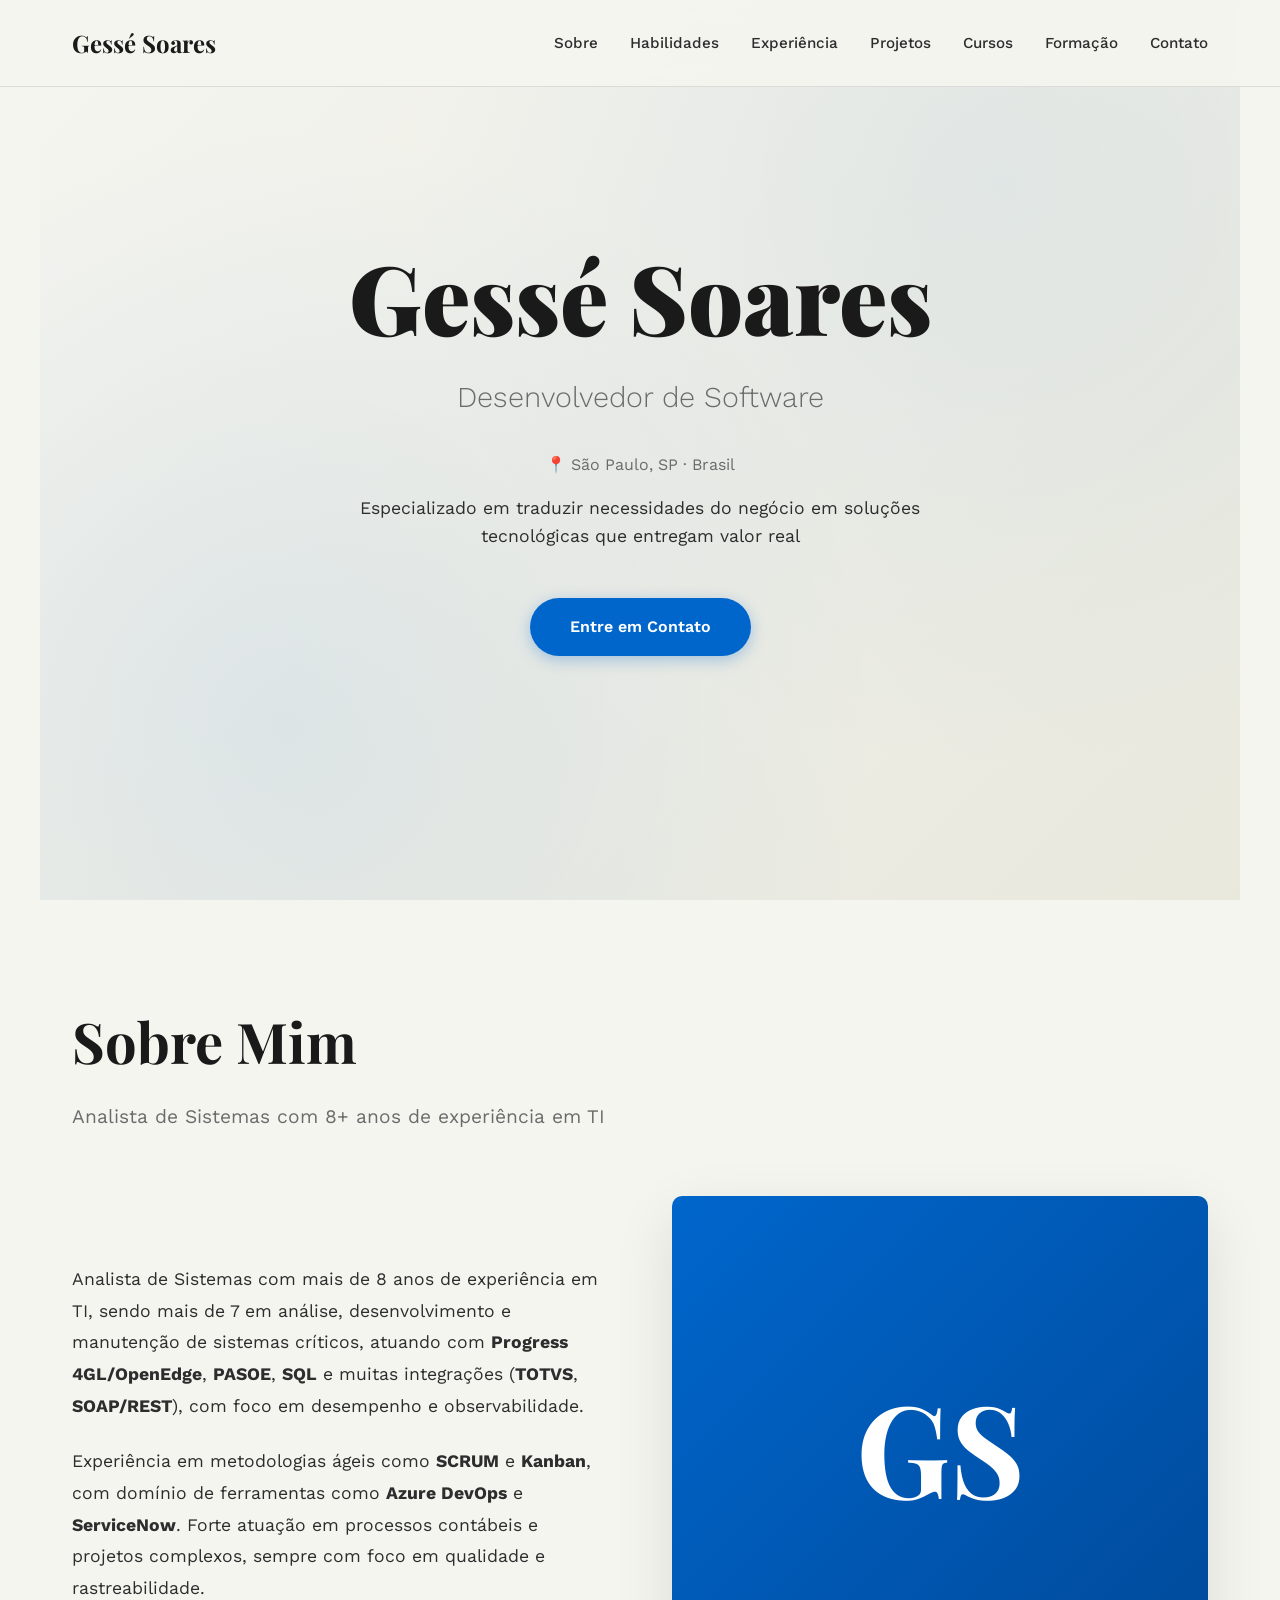
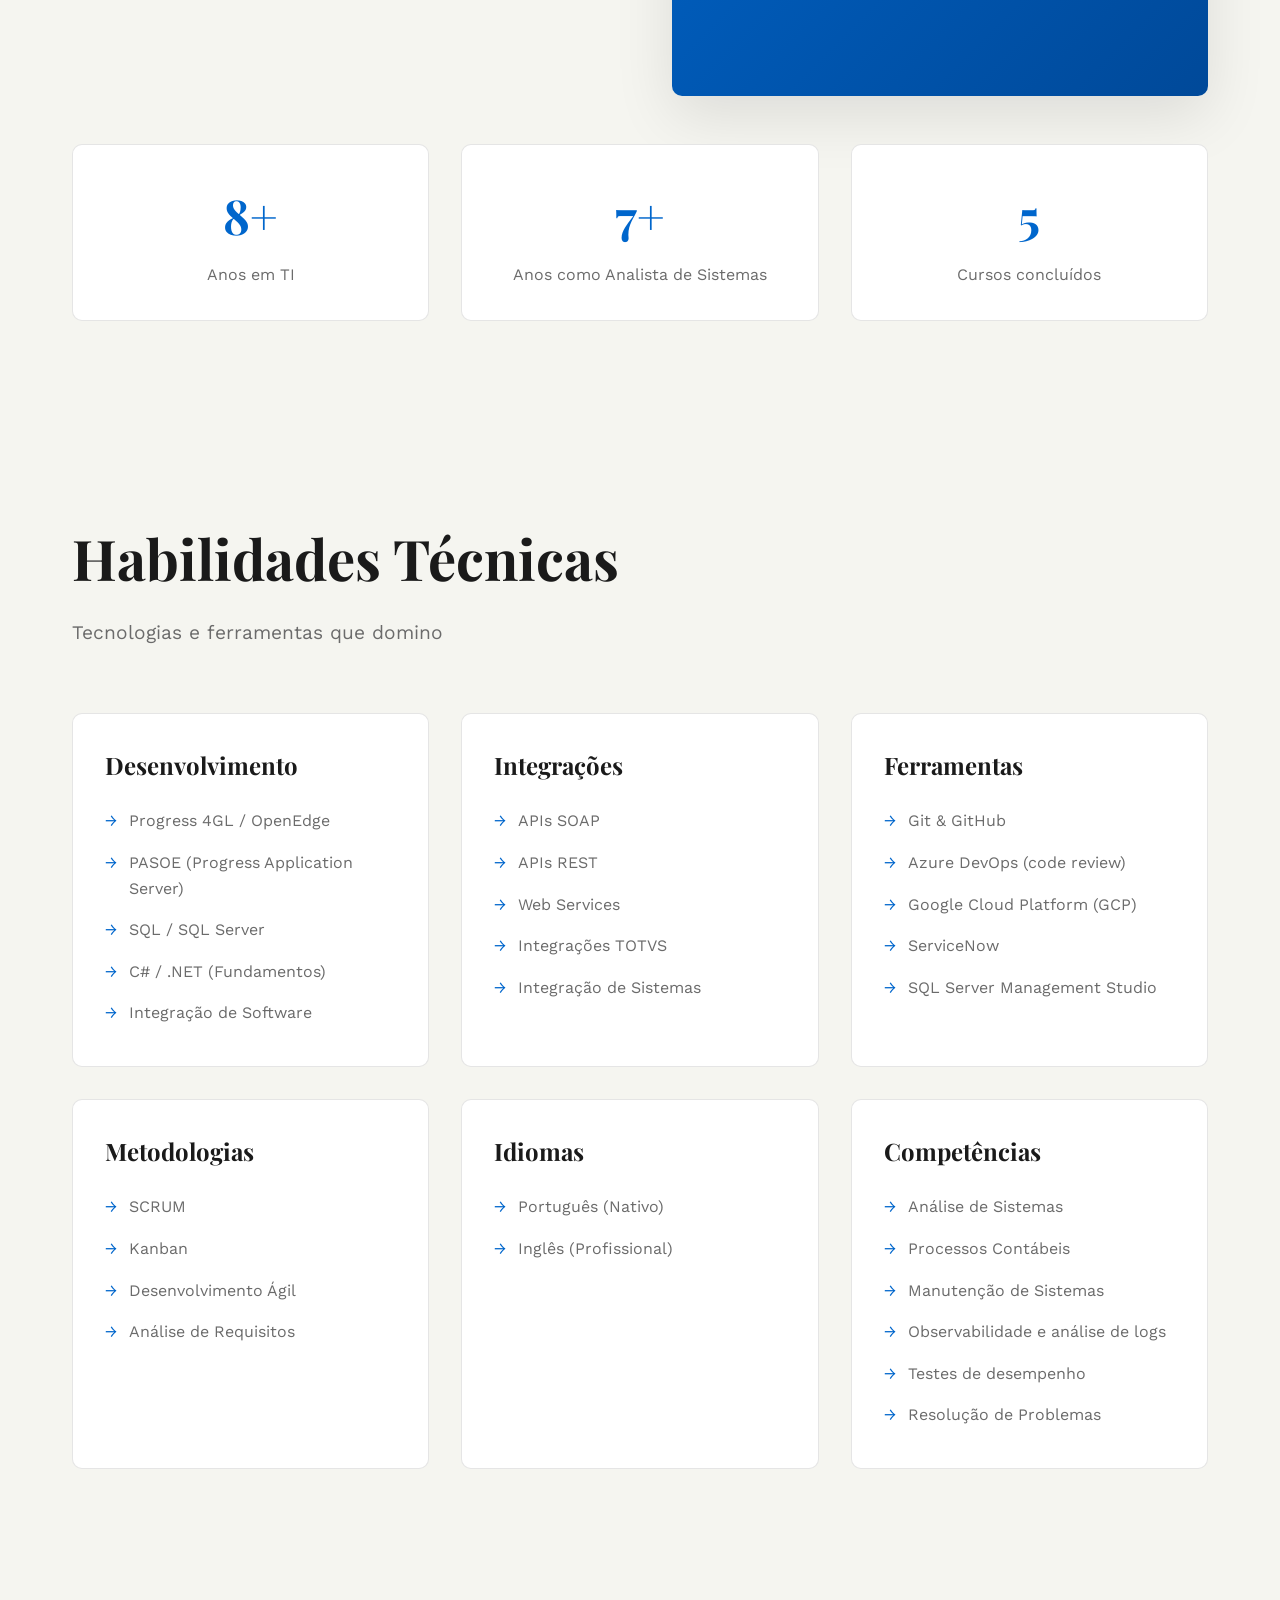
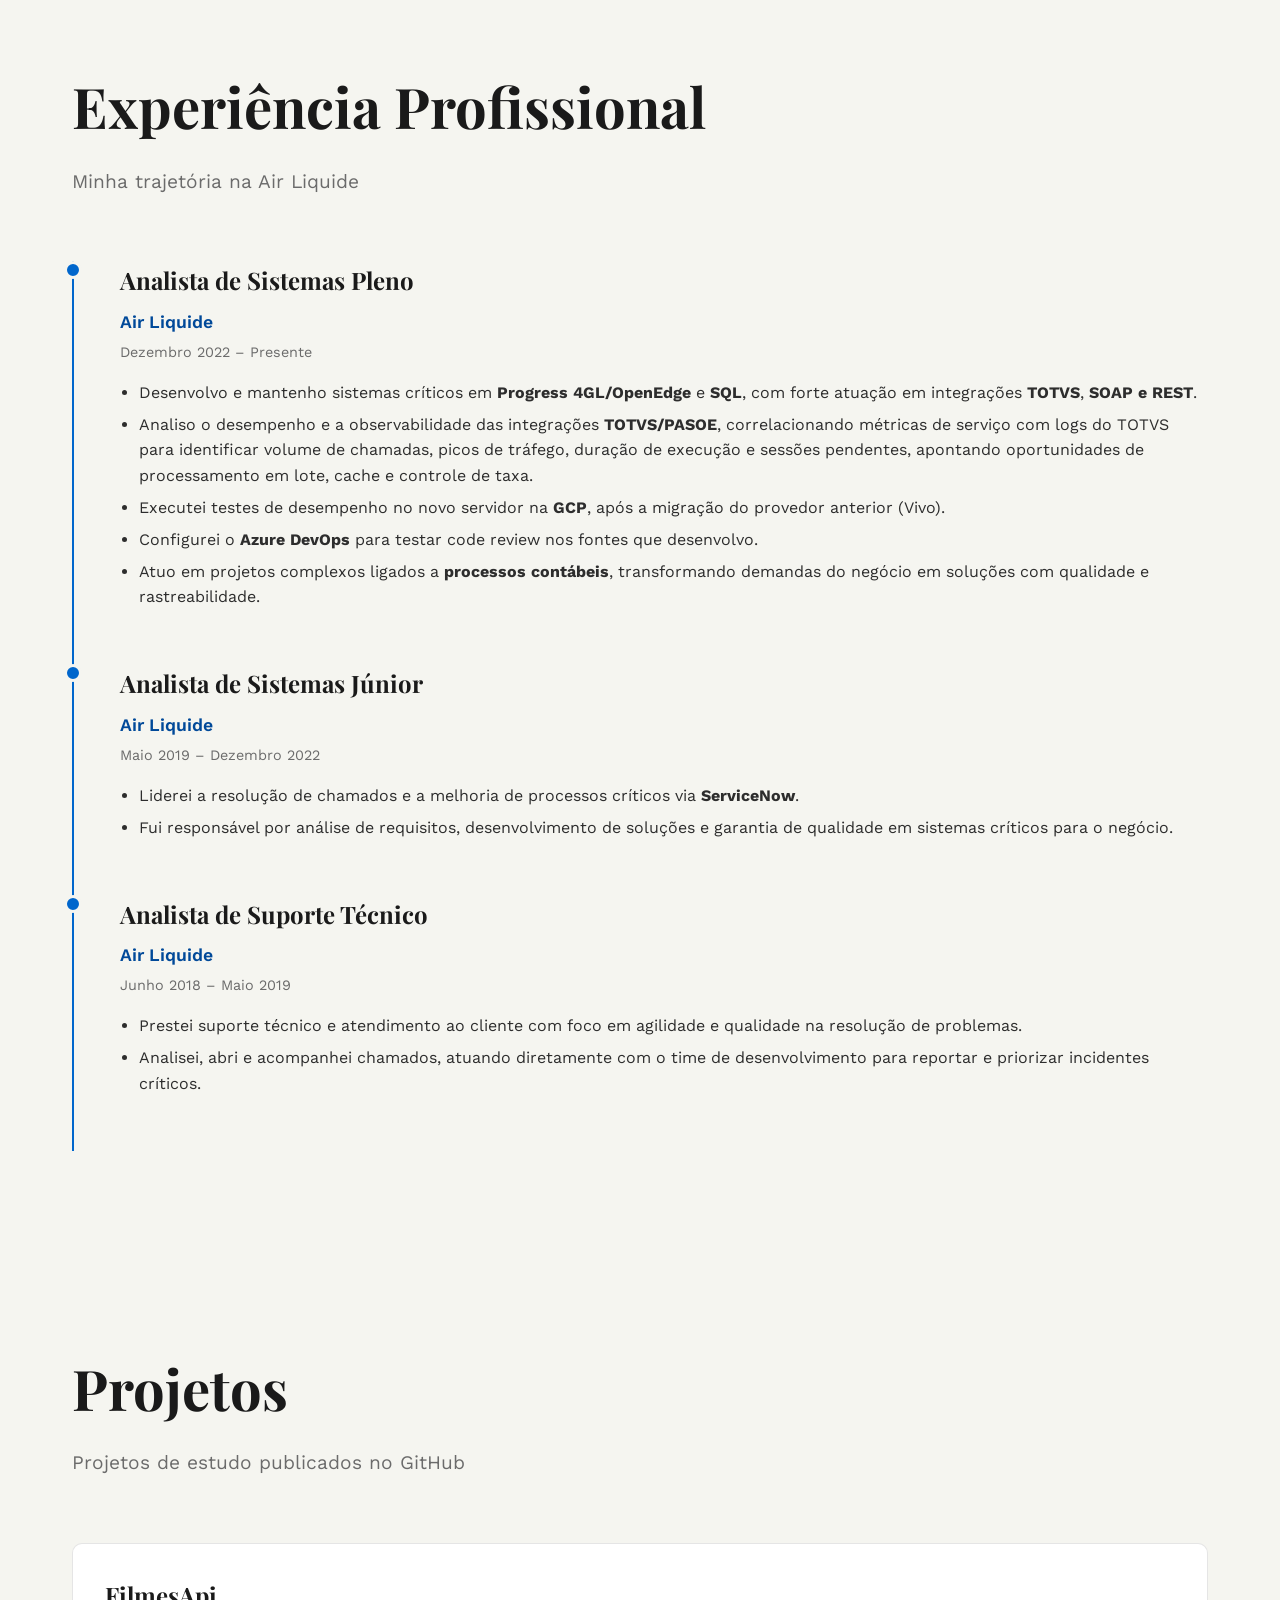
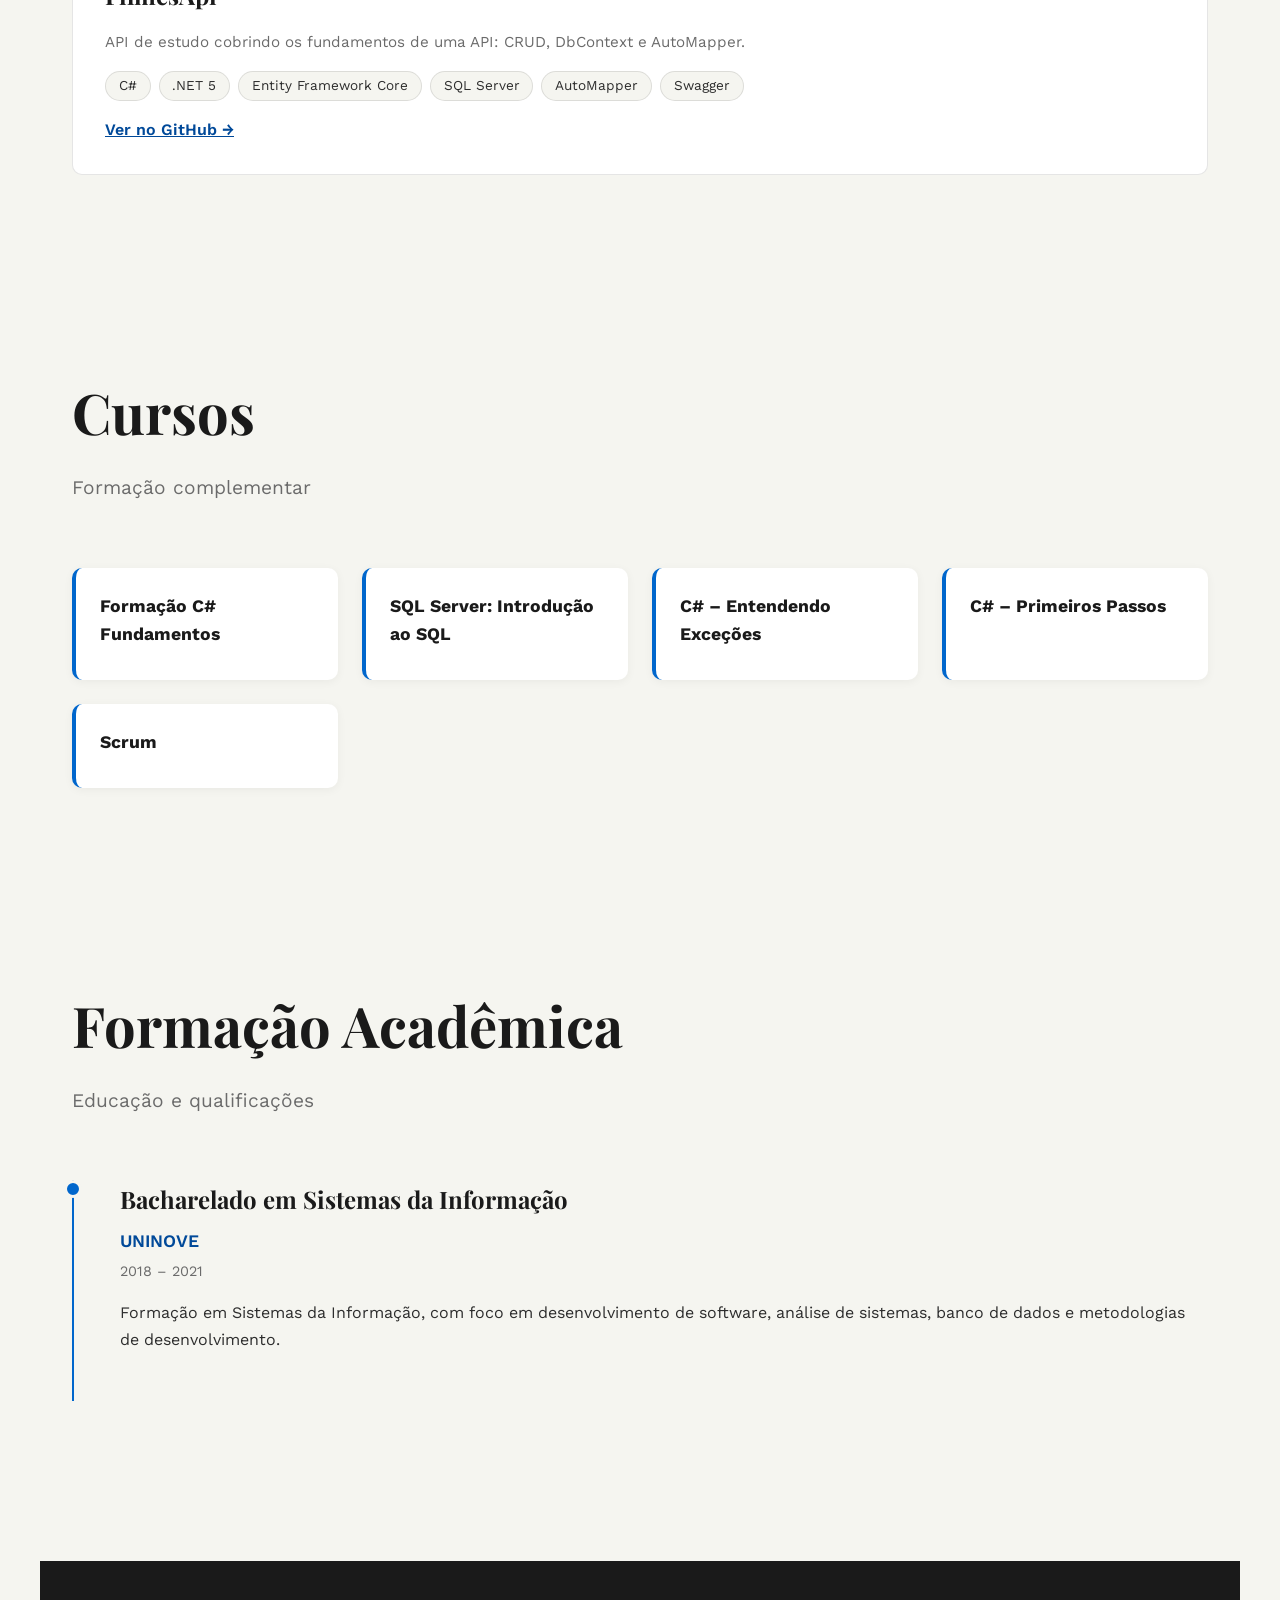
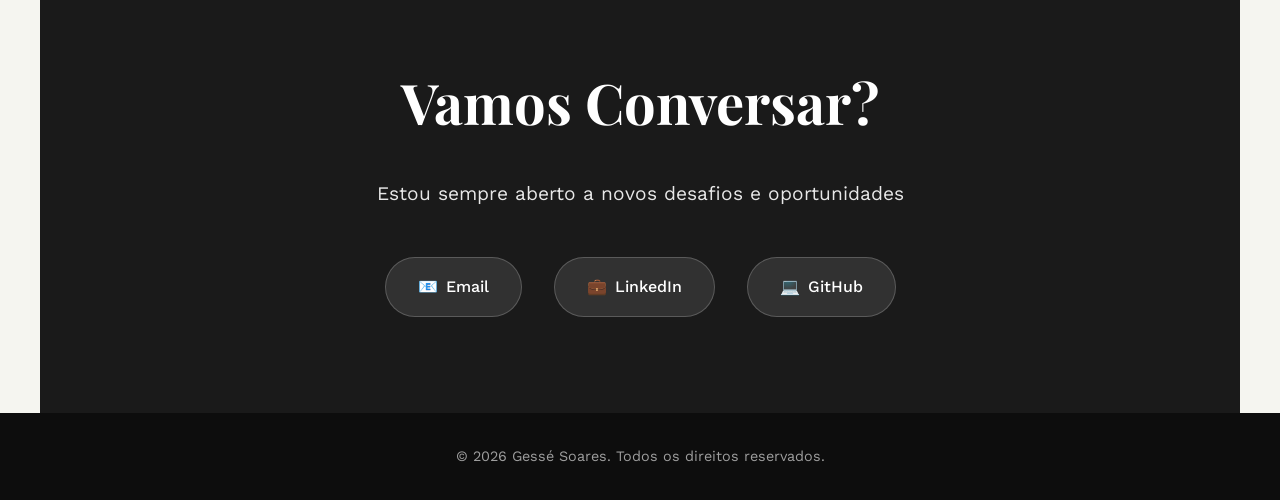
==== commit 614938a5: "Atualiza experiência atual: integrações TOTVS/PASOE, observabilidade, GCP e Azure DevOps" ====
--- a/index.html
+++ b/index.html
@@ -4,19 +4,19 @@
     <meta charset="UTF-8">
     <meta name="viewport" content="width=device-width, initial-scale=1.0">
     <title>Gessé Soares | Desenvolvedor de Software</title>
-    <meta name="description" content="Gessé Soares, Desenvolvedor de Software e Analista de Sistemas em São Paulo, com experiência em Progress OpenEdge, SQL e integrações SOAP/REST.">
+    <meta name="description" content="Gessé Soares, Desenvolvedor de Software e Analista de Sistemas em São Paulo, com experiência em Progress 4GL/OpenEdge, PASOE, integrações TOTVS e SOAP/REST, SQL e observabilidade.">
     <link rel="canonical" href="https://gessemacedo.github.io/">
     <link rel="icon" href="favicon.svg" type="image/svg+xml">
 
     <meta property="og:type" content="profile">
     <meta property="og:locale" content="pt_BR">
     <meta property="og:title" content="Gessé Soares | Desenvolvedor de Software">
-    <meta property="og:description" content="Analista de Sistemas e Desenvolvedor em São Paulo: Progress OpenEdge, SQL e integrações SOAP/REST.">
+    <meta property="og:description" content="Analista de Sistemas e Desenvolvedor em São Paulo: Progress 4GL/OpenEdge, PASOE, integrações TOTVS e SOAP/REST, SQL e observabilidade.">
     <meta property="og:url" content="https://gessemacedo.github.io/">
     <!-- [PREENCHER: imagem de compartilhamento 1200x630, ex.: og-image.png] <meta property="og:image" content="https://gessemacedo.github.io/og-image.png"> -->
     <meta name="twitter:card" content="summary">
     <meta name="twitter:title" content="Gessé Soares | Desenvolvedor de Software">
-    <meta name="twitter:description" content="Analista de Sistemas e Desenvolvedor em São Paulo: Progress OpenEdge, SQL e integrações SOAP/REST.">
+    <meta name="twitter:description" content="Analista de Sistemas e Desenvolvedor em São Paulo: Progress 4GL/OpenEdge, PASOE, integrações TOTVS e SOAP/REST, SQL e observabilidade.">
 
     <script type="application/ld+json">
     {
@@ -29,6 +29,7 @@
       "address": { "@type": "PostalAddress", "addressLocality": "São Paulo", "addressCountry": "BR" },
       "email": "mailto:gesse.soares.macedo@gmail.com",
       "url": "https://gessemacedo.github.io/",
+      "knowsAbout": ["Progress 4GL", "Progress OpenEdge", "PASOE", "TOTVS", "Integração de sistemas", "APIs REST", "APIs SOAP", "SQL", "Observabilidade", "Testes de desempenho", "Google Cloud Platform", "Azure DevOps", "Code review"],
       "sameAs": [
         "https://www.linkedin.com/in/gess%C3%A9-soares-b518b3161/",
         "https://github.com/gessemacedo"
@@ -83,7 +84,7 @@
             <p class="section-subtitle">Analista de Sistemas com <span class="years-it">8</span>+ anos de experiência em TI</p>
             <div class="about-content">
                 <div class="about-text fade-in">
-                    <p>Analista de Sistemas com mais de <span class="years-it">8</span> anos de experiência em TI, sendo mais de <span class="years-dev">7</span> em análise, desenvolvimento e manutenção de sistemas críticos, atuando com <strong>Progress OpenEdge</strong>, <strong>SQL</strong> e integrações <strong>SOAP/REST</strong>.</p>
+                    <p>Analista de Sistemas com mais de <span class="years-it">8</span> anos de experiência em TI, sendo mais de <span class="years-dev">7</span> em análise, desenvolvimento e manutenção de sistemas críticos, atuando com <strong>Progress 4GL/OpenEdge</strong>, <strong>PASOE</strong>, <strong>SQL</strong> e muitas integrações (<strong>TOTVS</strong>, <strong>SOAP/REST</strong>), com foco em desempenho e observabilidade.</p>
                     <p>Experiência em metodologias ágeis como <strong>SCRUM</strong> e <strong>Kanban</strong>, com domínio de ferramentas como <strong>Azure DevOps</strong> e <strong>ServiceNow</strong>. Forte atuação em processos contábeis e projetos complexos, sempre com foco em qualidade e rastreabilidade.</p>
                 </div>
                 <!-- [PREENCHER: foto profissional, ex.: <img src="foto.jpg" alt="Foto de Gessé Soares" class="about-image" width="500" height="500">] -->
@@ -113,7 +114,8 @@
                 <div class="skill-card fade-in">
                     <h3>Desenvolvimento</h3>
                     <ul>
-                        <li>Progress OpenEdge</li>
+                        <li>Progress 4GL / OpenEdge</li>
+                        <li>PASOE (Progress Application Server)</li>
                         <li>SQL / SQL Server</li>
                         <li>C# / .NET (Fundamentos)</li>
                         <li>Integração de Software</li>
@@ -125,6 +127,7 @@
                         <li>APIs SOAP</li>
                         <li>APIs REST</li>
                         <li>Web Services</li>
+                        <li>Integrações TOTVS</li>
                         <li>Integração de Sistemas</li>
                     </ul>
                 </div>
@@ -132,7 +135,8 @@
                     <h3>Ferramentas</h3>
                     <ul>
                         <li>Git &amp; GitHub</li>
-                        <li>Azure DevOps</li>
+                        <li>Azure DevOps (code review)</li>
+                        <li>Google Cloud Platform (GCP)</li>
                         <li>ServiceNow</li>
                         <li>SQL Server Management Studio</li>
                     </ul>
@@ -159,6 +163,8 @@
                         <li>Análise de Sistemas</li>
                         <li>Processos Contábeis</li>
                         <li>Manutenção de Sistemas</li>
+                        <li>Observabilidade e análise de logs</li>
+                        <li>Testes de desempenho</li>
                         <li>Resolução de Problemas</li>
                     </ul>
                 </div>
@@ -174,12 +180,13 @@
                     <div class="company">Air Liquide</div>
                     <div class="period"><time datetime="2022-12">Dezembro 2022</time> – Presente</div>
                     <ul>
-                        <li>Desenvolvo e mantenho sistemas críticos em <strong>Progress OpenEdge</strong> e <strong>SQL</strong>, garantindo a continuidade das operações do negócio.</li>
-                        <li>Construo e sustento integrações <strong>SOAP e REST</strong> entre sistemas internos e externos.</li>
-                        <li>Atuo em projetos complexos ligados a <strong>processos contábeis</strong>, com foco em qualidade, rastreabilidade e confiabilidade dos resultados.</li>
-                        <li>Analiso demandas junto às áreas de negócio e as transformo em soluções técnicas alinhadas aos objetivos da empresa.</li>
-                    </ul>
-                    <!-- [PREENCHER: métricas de impacto, ex.: nº de integrações entregues, sistemas/módulos sob responsabilidade, nº de usuários atendidos, % de redução de tempo/erros] -->
+                        <li>Desenvolvo e mantenho sistemas críticos em <strong>Progress 4GL/OpenEdge</strong> e <strong>SQL</strong>, com forte atuação em integrações <strong>TOTVS</strong>, <strong>SOAP e REST</strong>.</li>
+                        <li>Analiso o desempenho e a observabilidade das integrações <strong>TOTVS/PASOE</strong>, correlacionando métricas de serviço com logs do TOTVS para identificar volume de chamadas, picos de tráfego, duração de execução e sessões pendentes, apontando oportunidades de processamento em lote, cache e controle de taxa.</li>
+                        <li>Executei testes de desempenho no novo servidor na <strong>GCP</strong>, após a migração do provedor anterior (Vivo).</li>
+                        <li>Configurei o <strong>Azure DevOps</strong> para testar code review nos fontes que desenvolvo.</li>
+                        <li>Atuo em projetos complexos ligados a <strong>processos contábeis</strong>, transformando demandas do negócio em soluções com qualidade e rastreabilidade.</li>
+                    </ul>
+                    <!-- [PREENCHER: métricas de impacto, ex.: nº de integrações mantidas, volume de chamadas/dia, ganho de desempenho medido na GCP vs. Vivo (%), redução de tempo de execução ou de sessões pendentes, nº de fontes/PRs revisados no Azure DevOps] -->
                 </div>
                 <div class="timeline-item fade-in">
                     <h3>Analista de Sistemas Júnior</h3>
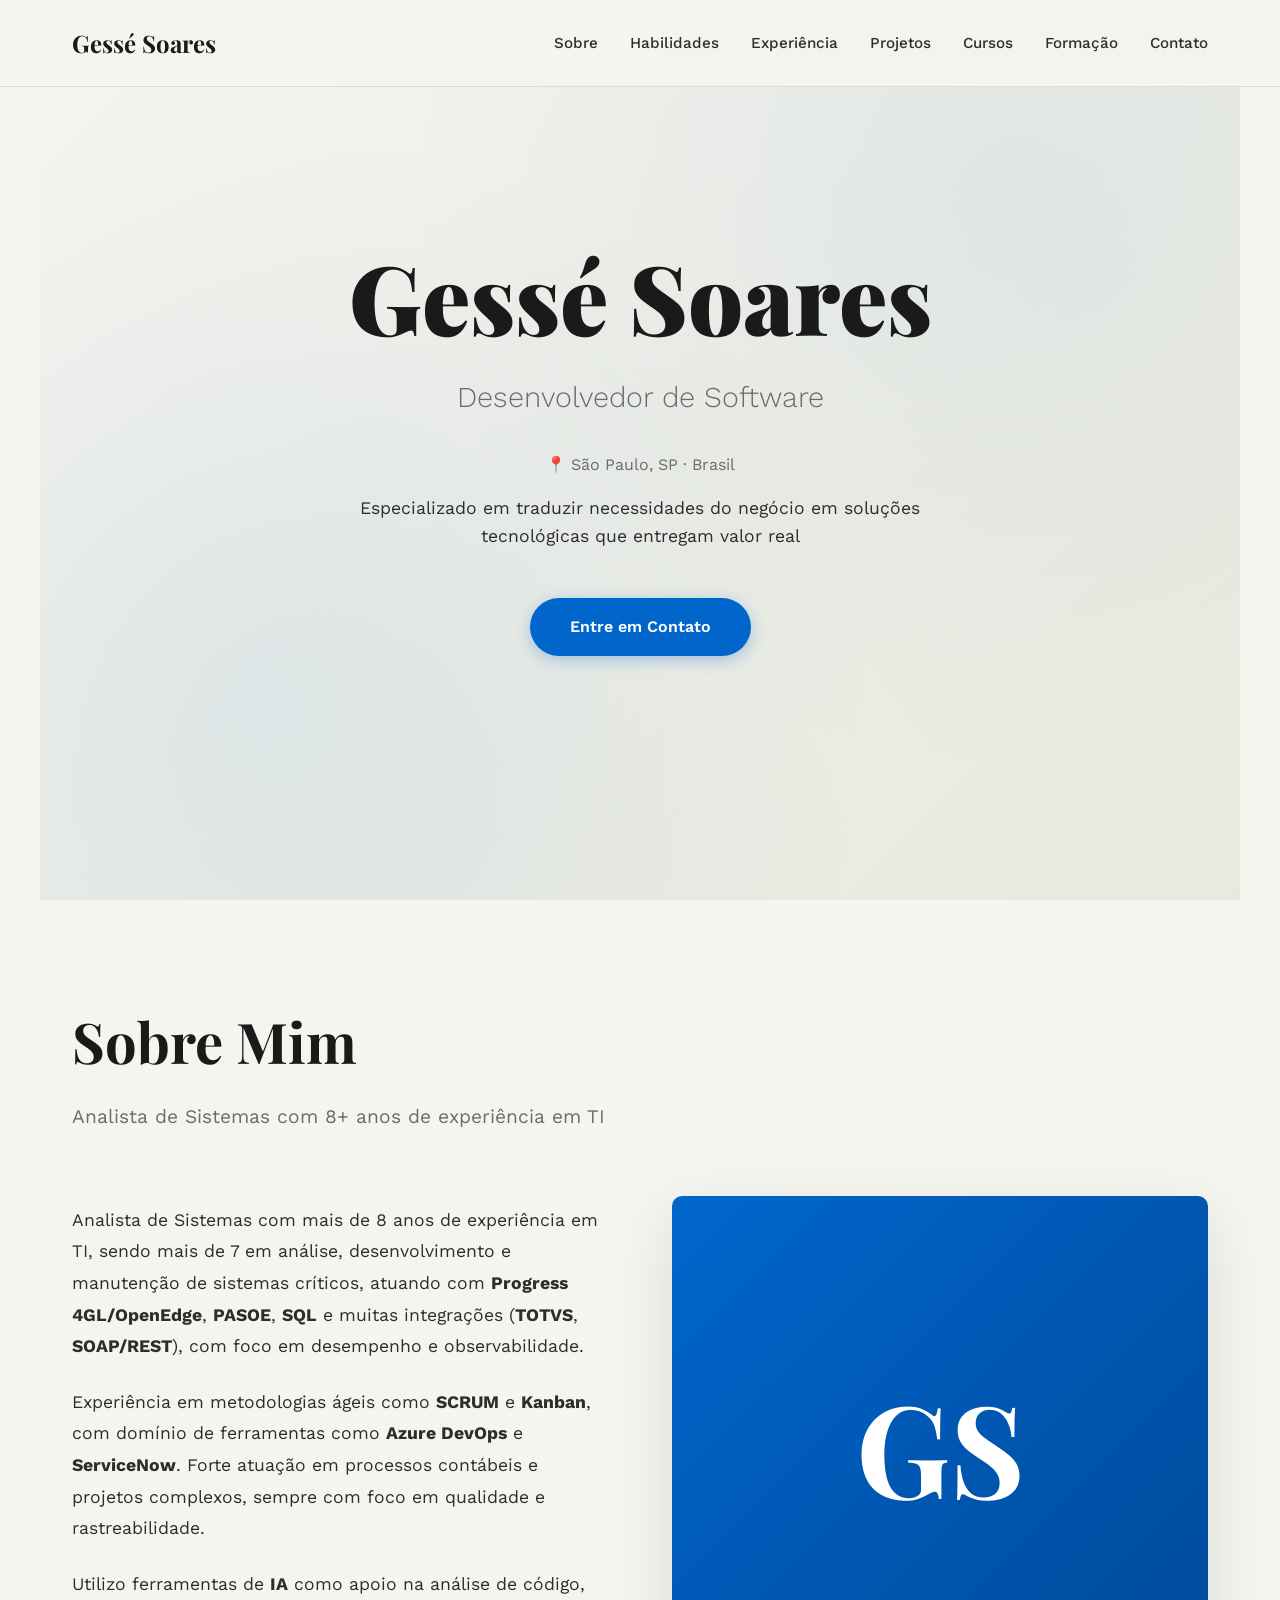
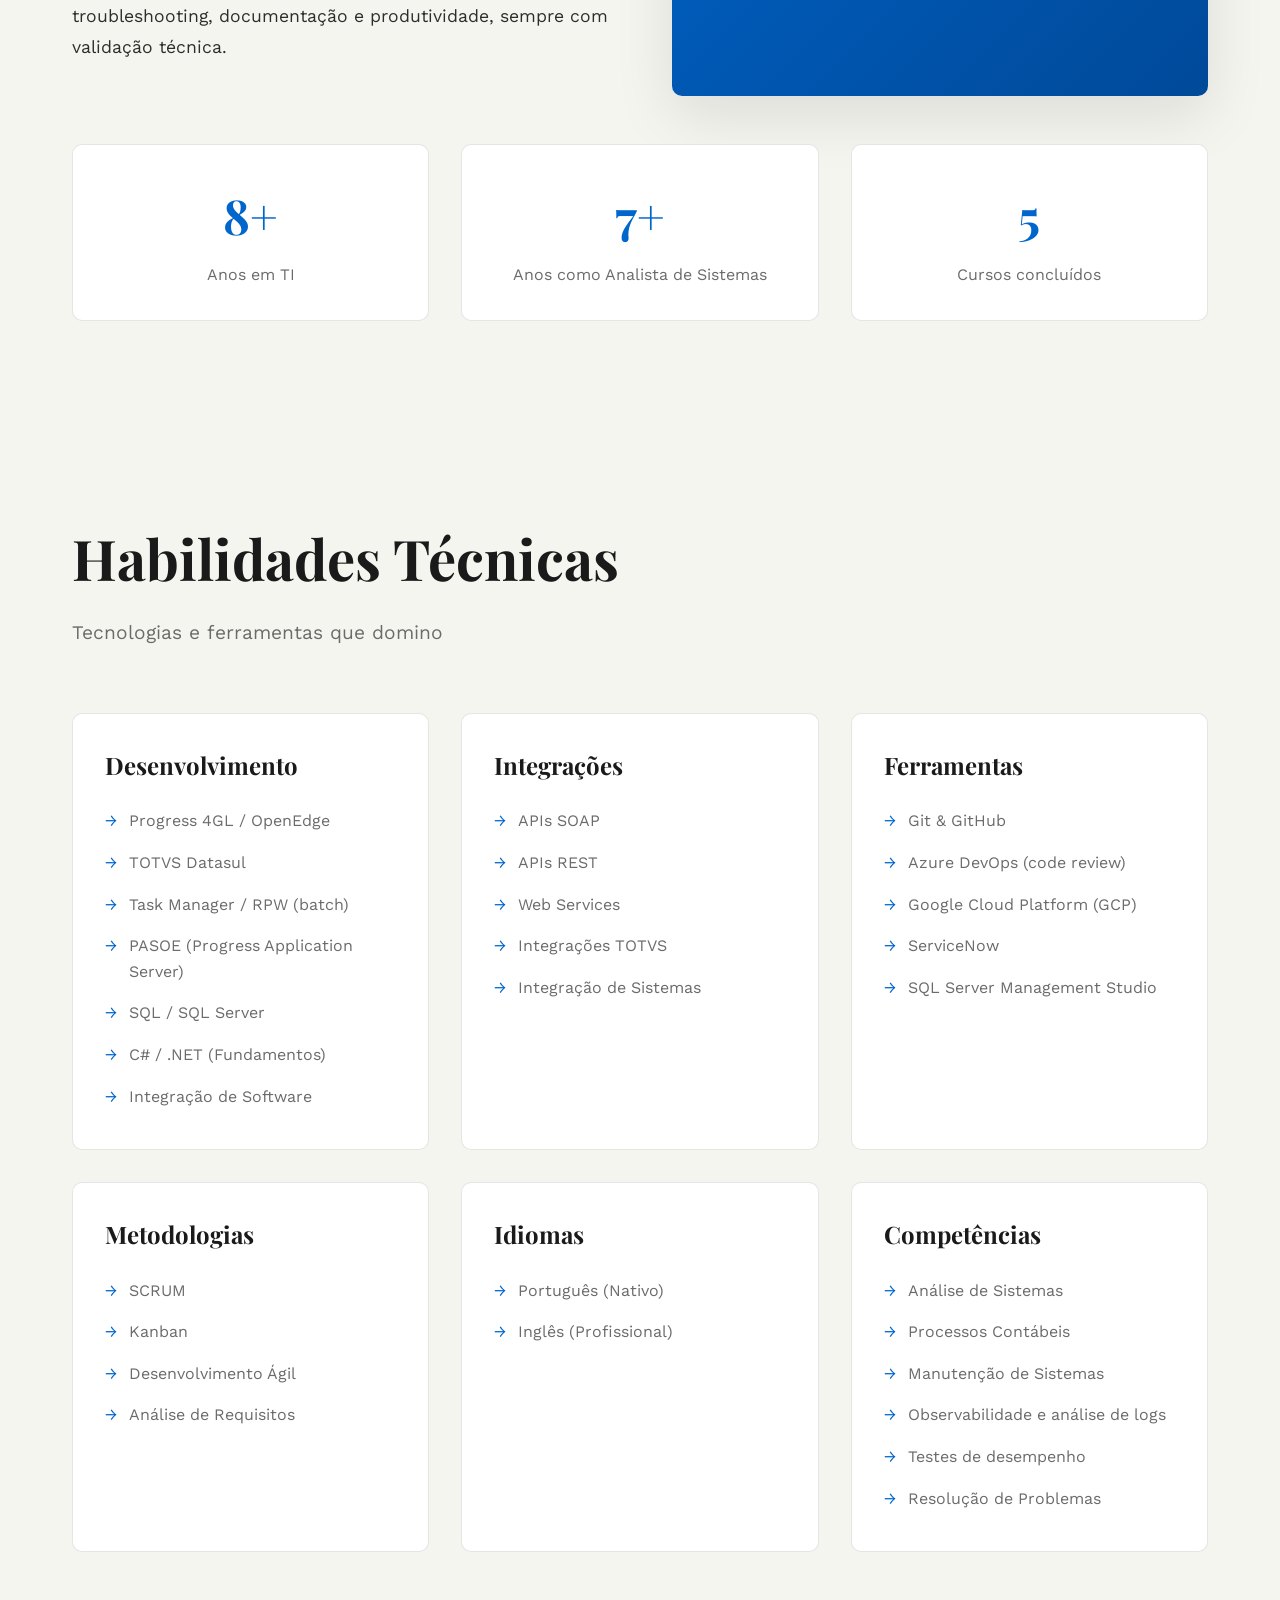
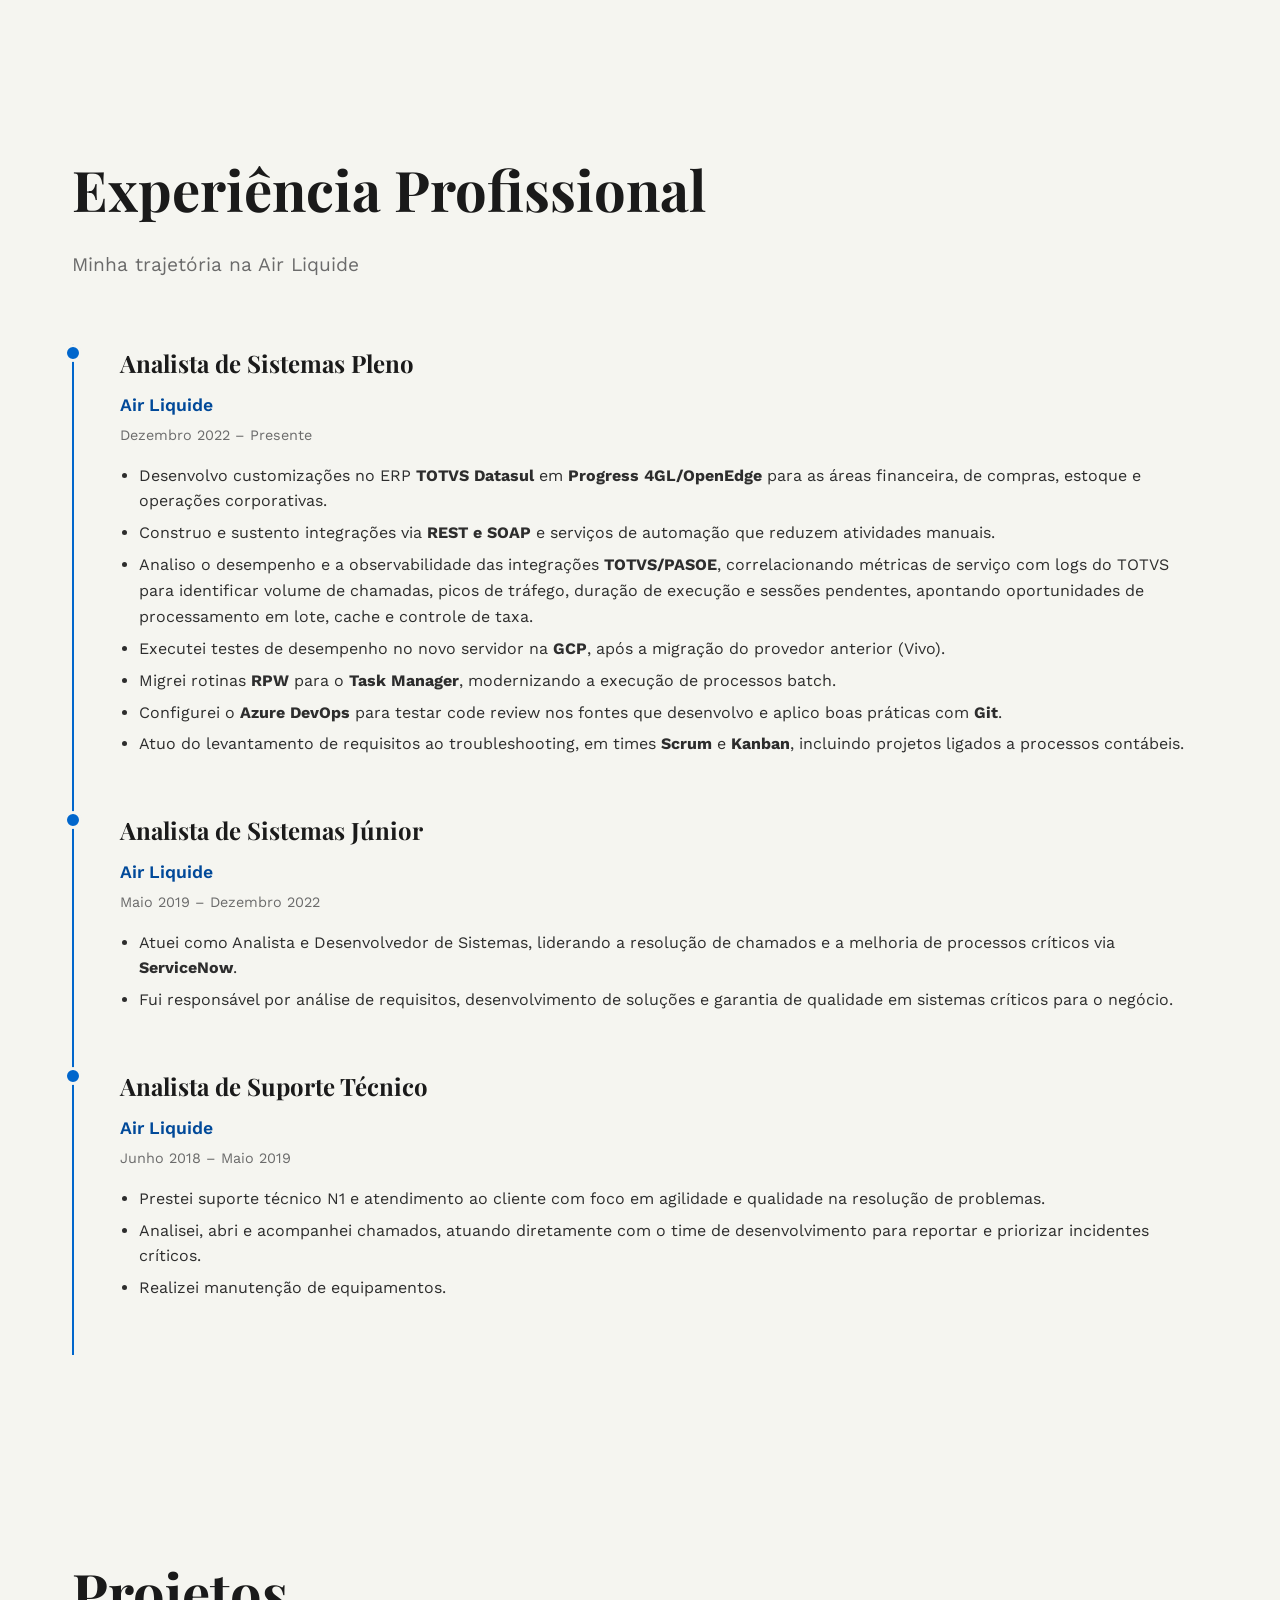
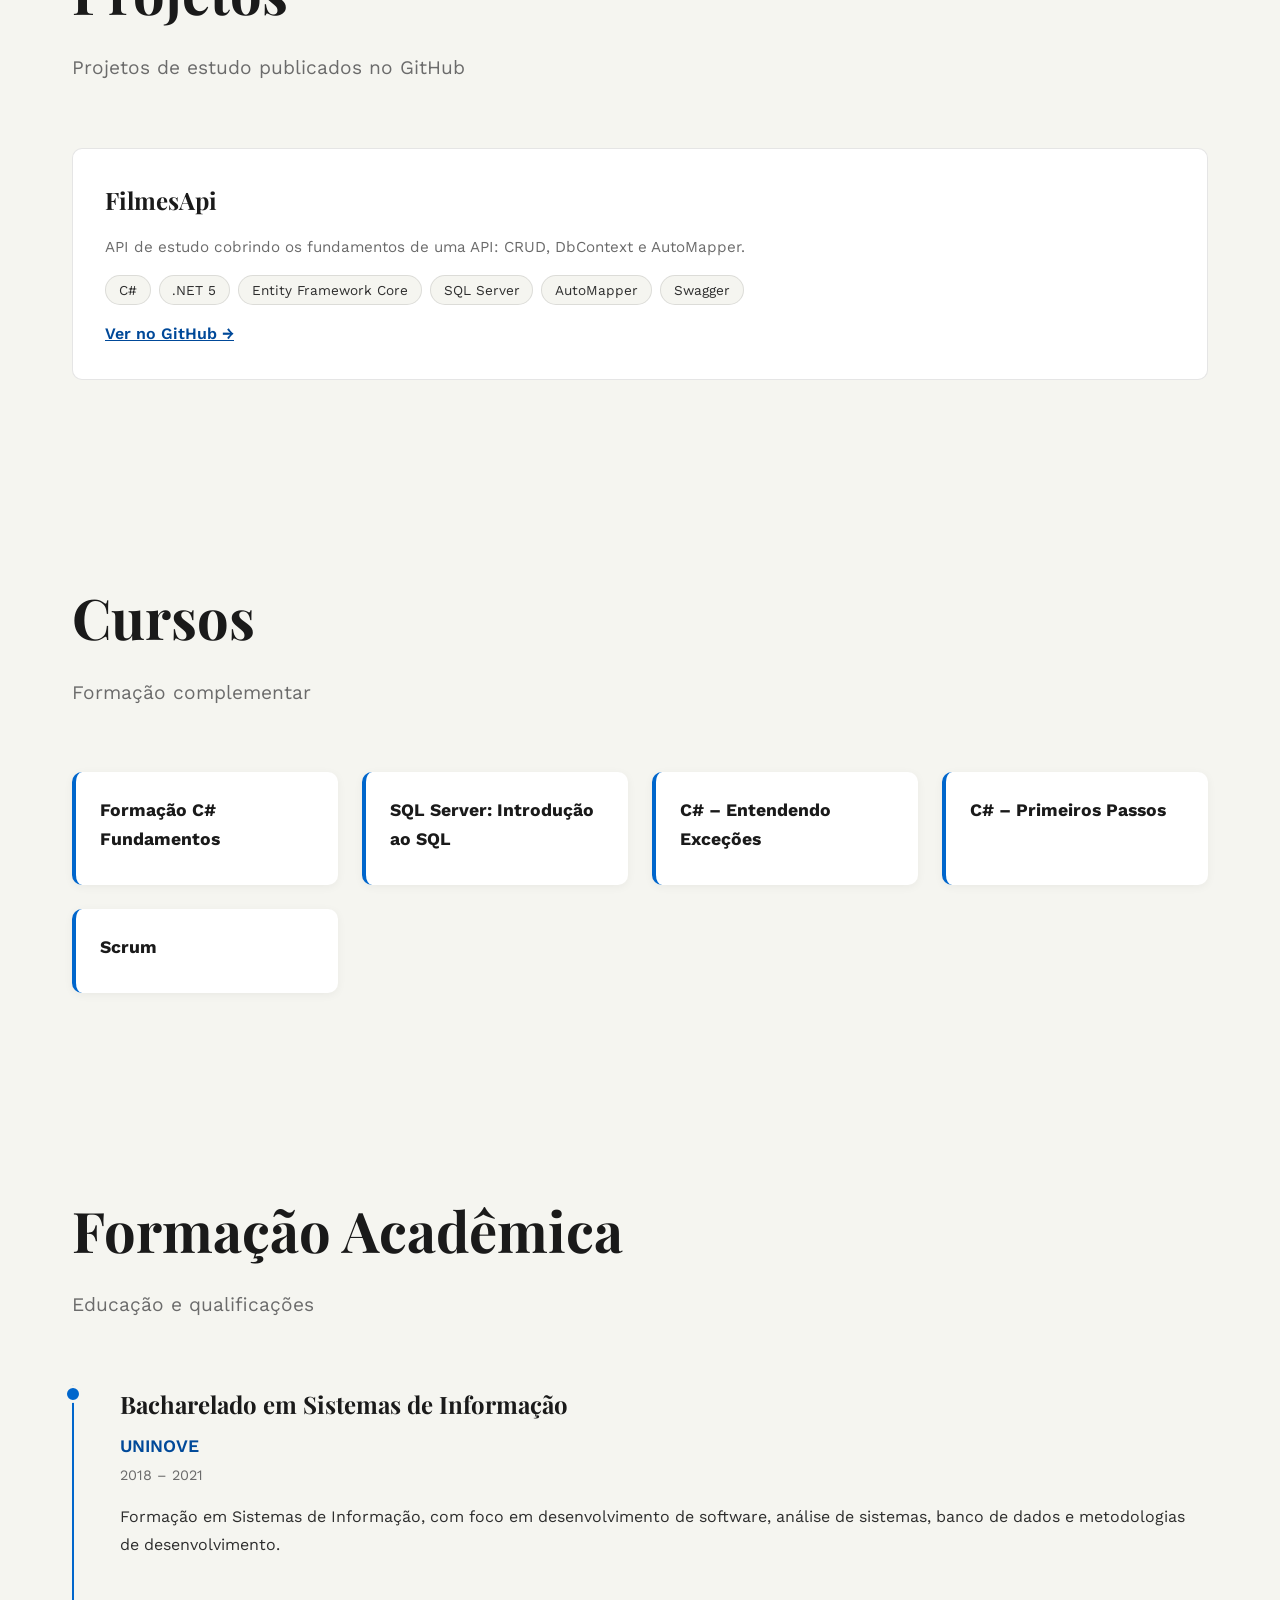
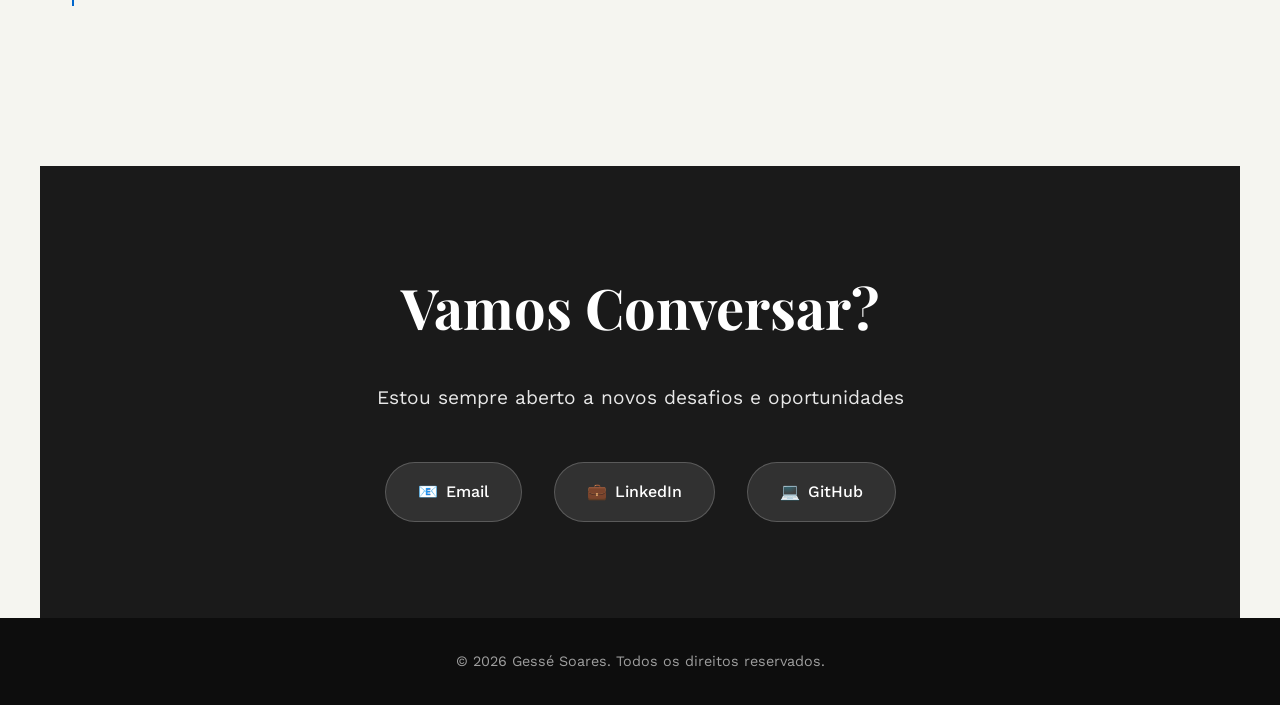
==== commit 55659190: "Alinha experiência e habilidades com o LinkedIn: Datasul, RPW→Task Manager, automações e uso de IA" ====
--- a/index.html
+++ b/index.html
@@ -4,7 +4,7 @@
     <meta charset="UTF-8">
     <meta name="viewport" content="width=device-width, initial-scale=1.0">
     <title>Gessé Soares | Desenvolvedor de Software</title>
-    <meta name="description" content="Gessé Soares, Desenvolvedor de Software e Analista de Sistemas em São Paulo, com experiência em Progress 4GL/OpenEdge, PASOE, integrações TOTVS e SOAP/REST, SQL e observabilidade.">
+    <meta name="description" content="Gessé Soares, Desenvolvedor de Software e Analista de Sistemas em São Paulo, com experiência em Progress 4GL/OpenEdge, TOTVS Datasul, PASOE, integrações TOTVS e SOAP/REST, SQL e observabilidade.">
     <link rel="canonical" href="https://gessemacedo.github.io/">
     <link rel="icon" href="favicon.svg" type="image/svg+xml">
 
@@ -29,7 +29,7 @@
       "address": { "@type": "PostalAddress", "addressLocality": "São Paulo", "addressCountry": "BR" },
       "email": "mailto:gesse.soares.macedo@gmail.com",
       "url": "https://gessemacedo.github.io/",
-      "knowsAbout": ["Progress 4GL", "Progress OpenEdge", "PASOE", "TOTVS", "Integração de sistemas", "APIs REST", "APIs SOAP", "SQL", "Observabilidade", "Testes de desempenho", "Google Cloud Platform", "Azure DevOps", "Code review"],
+      "knowsAbout": ["TOTVS Datasul", "Task Manager", "RPW", "Scrum", "Kanban", "Git", "ServiceNow", "Progress 4GL", "Progress OpenEdge", "PASOE", "TOTVS", "Integração de sistemas", "APIs REST", "APIs SOAP", "SQL", "Observabilidade", "Testes de desempenho", "Google Cloud Platform", "Azure DevOps", "Code review"],
       "sameAs": [
         "https://www.linkedin.com/in/gess%C3%A9-soares-b518b3161/",
         "https://github.com/gessemacedo"
@@ -86,6 +86,7 @@
                 <div class="about-text fade-in">
                     <p>Analista de Sistemas com mais de <span class="years-it">8</span> anos de experiência em TI, sendo mais de <span class="years-dev">7</span> em análise, desenvolvimento e manutenção de sistemas críticos, atuando com <strong>Progress 4GL/OpenEdge</strong>, <strong>PASOE</strong>, <strong>SQL</strong> e muitas integrações (<strong>TOTVS</strong>, <strong>SOAP/REST</strong>), com foco em desempenho e observabilidade.</p>
                     <p>Experiência em metodologias ágeis como <strong>SCRUM</strong> e <strong>Kanban</strong>, com domínio de ferramentas como <strong>Azure DevOps</strong> e <strong>ServiceNow</strong>. Forte atuação em processos contábeis e projetos complexos, sempre com foco em qualidade e rastreabilidade.</p>
+                    <p>Utilizo ferramentas de <strong>IA</strong> como apoio na análise de código, troubleshooting, documentação e produtividade, sempre com validação técnica.</p>
                 </div>
                 <!-- [PREENCHER: foto profissional, ex.: <img src="foto.jpg" alt="Foto de Gessé Soares" class="about-image" width="500" height="500">] -->
                 <div class="about-image fade-in" aria-hidden="true">GS</div>
@@ -115,6 +116,8 @@
                     <h3>Desenvolvimento</h3>
                     <ul>
                         <li>Progress 4GL / OpenEdge</li>
+                        <li>TOTVS Datasul</li>
+                        <li>Task Manager / RPW (batch)</li>
                         <li>PASOE (Progress Application Server)</li>
                         <li>SQL / SQL Server</li>
                         <li>C# / .NET (Fundamentos)</li>
@@ -180,20 +183,22 @@
                     <div class="company">Air Liquide</div>
                     <div class="period"><time datetime="2022-12">Dezembro 2022</time> – Presente</div>
                     <ul>
-                        <li>Desenvolvo e mantenho sistemas críticos em <strong>Progress 4GL/OpenEdge</strong> e <strong>SQL</strong>, com forte atuação em integrações <strong>TOTVS</strong>, <strong>SOAP e REST</strong>.</li>
+                        <li>Desenvolvo customizações no ERP <strong>TOTVS Datasul</strong> em <strong>Progress 4GL/OpenEdge</strong> para as áreas financeira, de compras, estoque e operações corporativas.</li>
+                        <li>Construo e sustento integrações via <strong>REST e SOAP</strong> e serviços de automação que reduzem atividades manuais.</li>
                         <li>Analiso o desempenho e a observabilidade das integrações <strong>TOTVS/PASOE</strong>, correlacionando métricas de serviço com logs do TOTVS para identificar volume de chamadas, picos de tráfego, duração de execução e sessões pendentes, apontando oportunidades de processamento em lote, cache e controle de taxa.</li>
                         <li>Executei testes de desempenho no novo servidor na <strong>GCP</strong>, após a migração do provedor anterior (Vivo).</li>
-                        <li>Configurei o <strong>Azure DevOps</strong> para testar code review nos fontes que desenvolvo.</li>
-                        <li>Atuo em projetos complexos ligados a <strong>processos contábeis</strong>, transformando demandas do negócio em soluções com qualidade e rastreabilidade.</li>
-                    </ul>
-                    <!-- [PREENCHER: métricas de impacto, ex.: nº de integrações mantidas, volume de chamadas/dia, ganho de desempenho medido na GCP vs. Vivo (%), redução de tempo de execução ou de sessões pendentes, nº de fontes/PRs revisados no Azure DevOps] -->
+                        <li>Migrei rotinas <strong>RPW</strong> para o <strong>Task Manager</strong>, modernizando a execução de processos batch.</li>
+                        <li>Configurei o <strong>Azure DevOps</strong> para testar code review nos fontes que desenvolvo e aplico boas práticas com <strong>Git</strong>.</li>
+                        <li>Atuo do levantamento de requisitos ao troubleshooting, em times <strong>Scrum</strong> e <strong>Kanban</strong>, incluindo projetos ligados a processos contábeis.</li>
+                    </ul>
+                    <!-- [PREENCHER: métricas de impacto, ex.: nº de customizações/integrações mantidas, horas manuais economizadas com automações, nº de rotinas RPW migradas, volume de chamadas/dia, ganho de desempenho medido na GCP vs. Vivo (%), redução de tempo de execução ou de sessões pendentes, nº de fontes/PRs revisados no Azure DevOps] -->
                 </div>
                 <div class="timeline-item fade-in">
                     <h3>Analista de Sistemas Júnior</h3>
                     <div class="company">Air Liquide</div>
                     <div class="period"><time datetime="2019-05">Maio 2019</time> – <time datetime="2022-12">Dezembro 2022</time></div>
                     <ul>
-                        <li>Liderei a resolução de chamados e a melhoria de processos críticos via <strong>ServiceNow</strong>.</li>
+                        <li>Atuei como Analista e Desenvolvedor de Sistemas, liderando a resolução de chamados e a melhoria de processos críticos via <strong>ServiceNow</strong>.</li>
                         <li>Fui responsável por análise de requisitos, desenvolvimento de soluções e garantia de qualidade em sistemas críticos para o negócio.</li>
                     </ul>
                     <!-- [PREENCHER: métricas, ex.: volume médio de chamados/mês, SLA atingido, processos melhorados e ganho obtido] -->
@@ -203,8 +208,9 @@
                     <div class="company">Air Liquide</div>
                     <div class="period"><time datetime="2018-06">Junho 2018</time> – <time datetime="2019-05">Maio 2019</time></div>
                     <ul>
-                        <li>Prestei suporte técnico e atendimento ao cliente com foco em agilidade e qualidade na resolução de problemas.</li>
+                        <li>Prestei suporte técnico N1 e atendimento ao cliente com foco em agilidade e qualidade na resolução de problemas.</li>
                         <li>Analisei, abri e acompanhei chamados, atuando diretamente com o time de desenvolvimento para reportar e priorizar incidentes críticos.</li>
+                        <li>Realizei manutenção de equipamentos.</li>
                     </ul>
                     <!-- [PREENCHER: métricas, ex.: nº de atendimentos, tempo médio de resolução] -->
                 </div>
@@ -257,10 +263,10 @@
             <p class="section-subtitle">Educação e qualificações</p>
             <div class="timeline">
                 <div class="timeline-item fade-in">
-                    <h3>Bacharelado em Sistemas da Informação</h3>
+                    <h3>Bacharelado em Sistemas de Informação</h3>
                     <div class="company">UNINOVE</div>
                     <div class="period"><time datetime="2018">2018</time> – <time datetime="2021">2021</time></div>
-                    <p>Formação em Sistemas da Informação, com foco em desenvolvimento de software, análise de sistemas, banco de dados e metodologias de desenvolvimento.</p>
+                    <p>Formação em Sistemas de Informação, com foco em desenvolvimento de software, análise de sistemas, banco de dados e metodologias de desenvolvimento.</p>
                 </div>
             </div>
         </section>
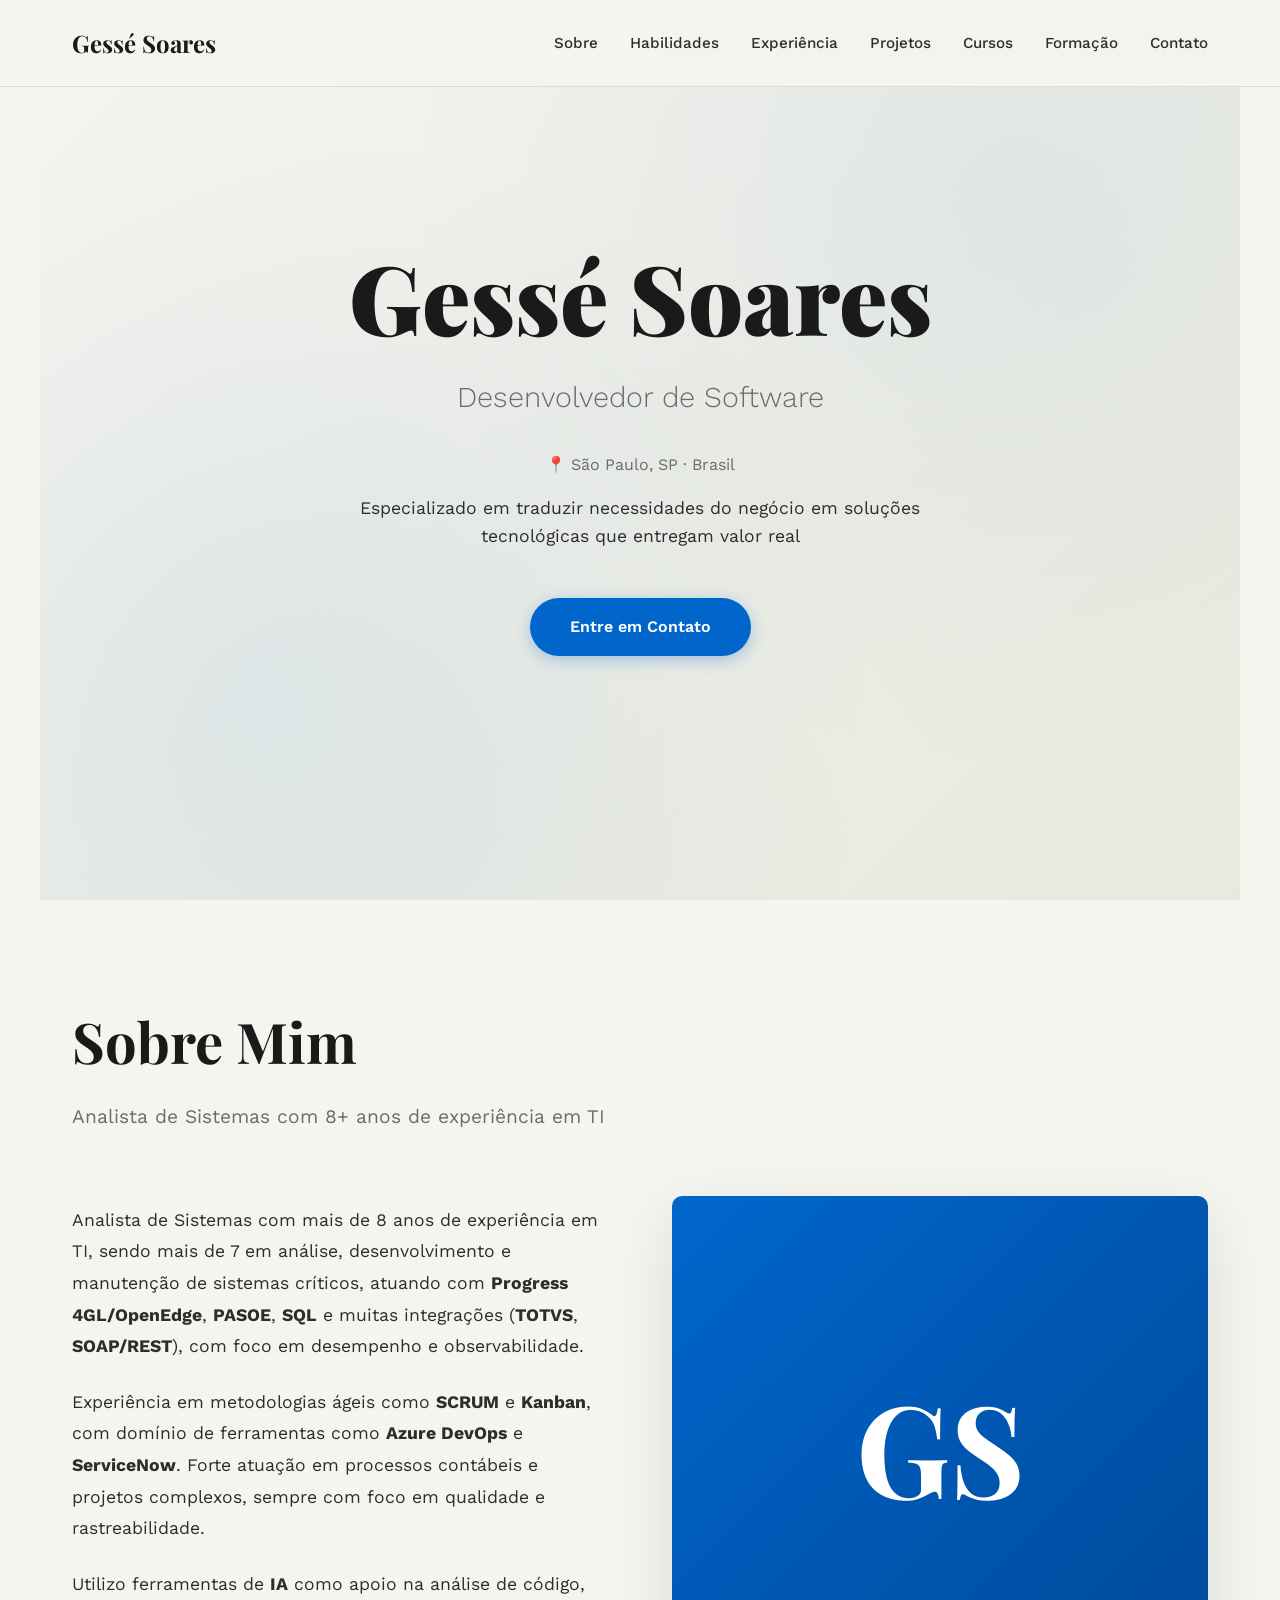
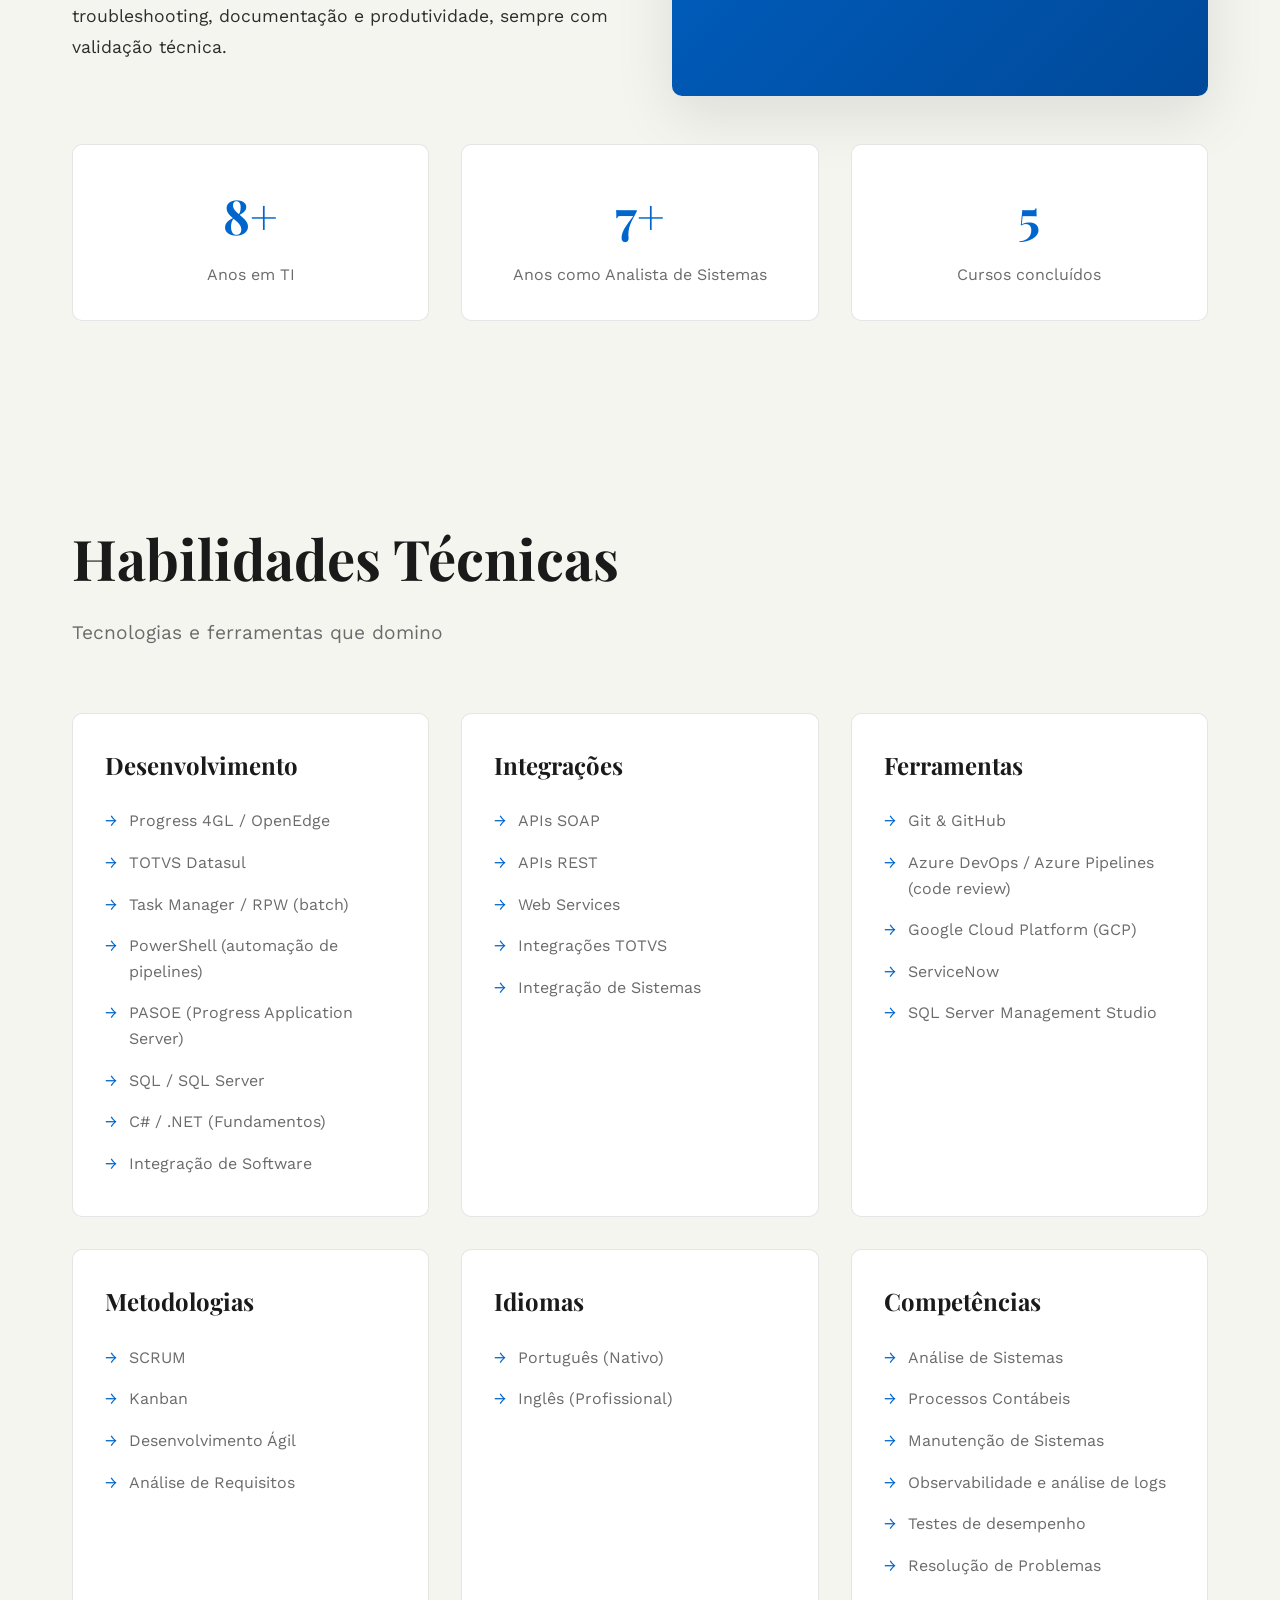
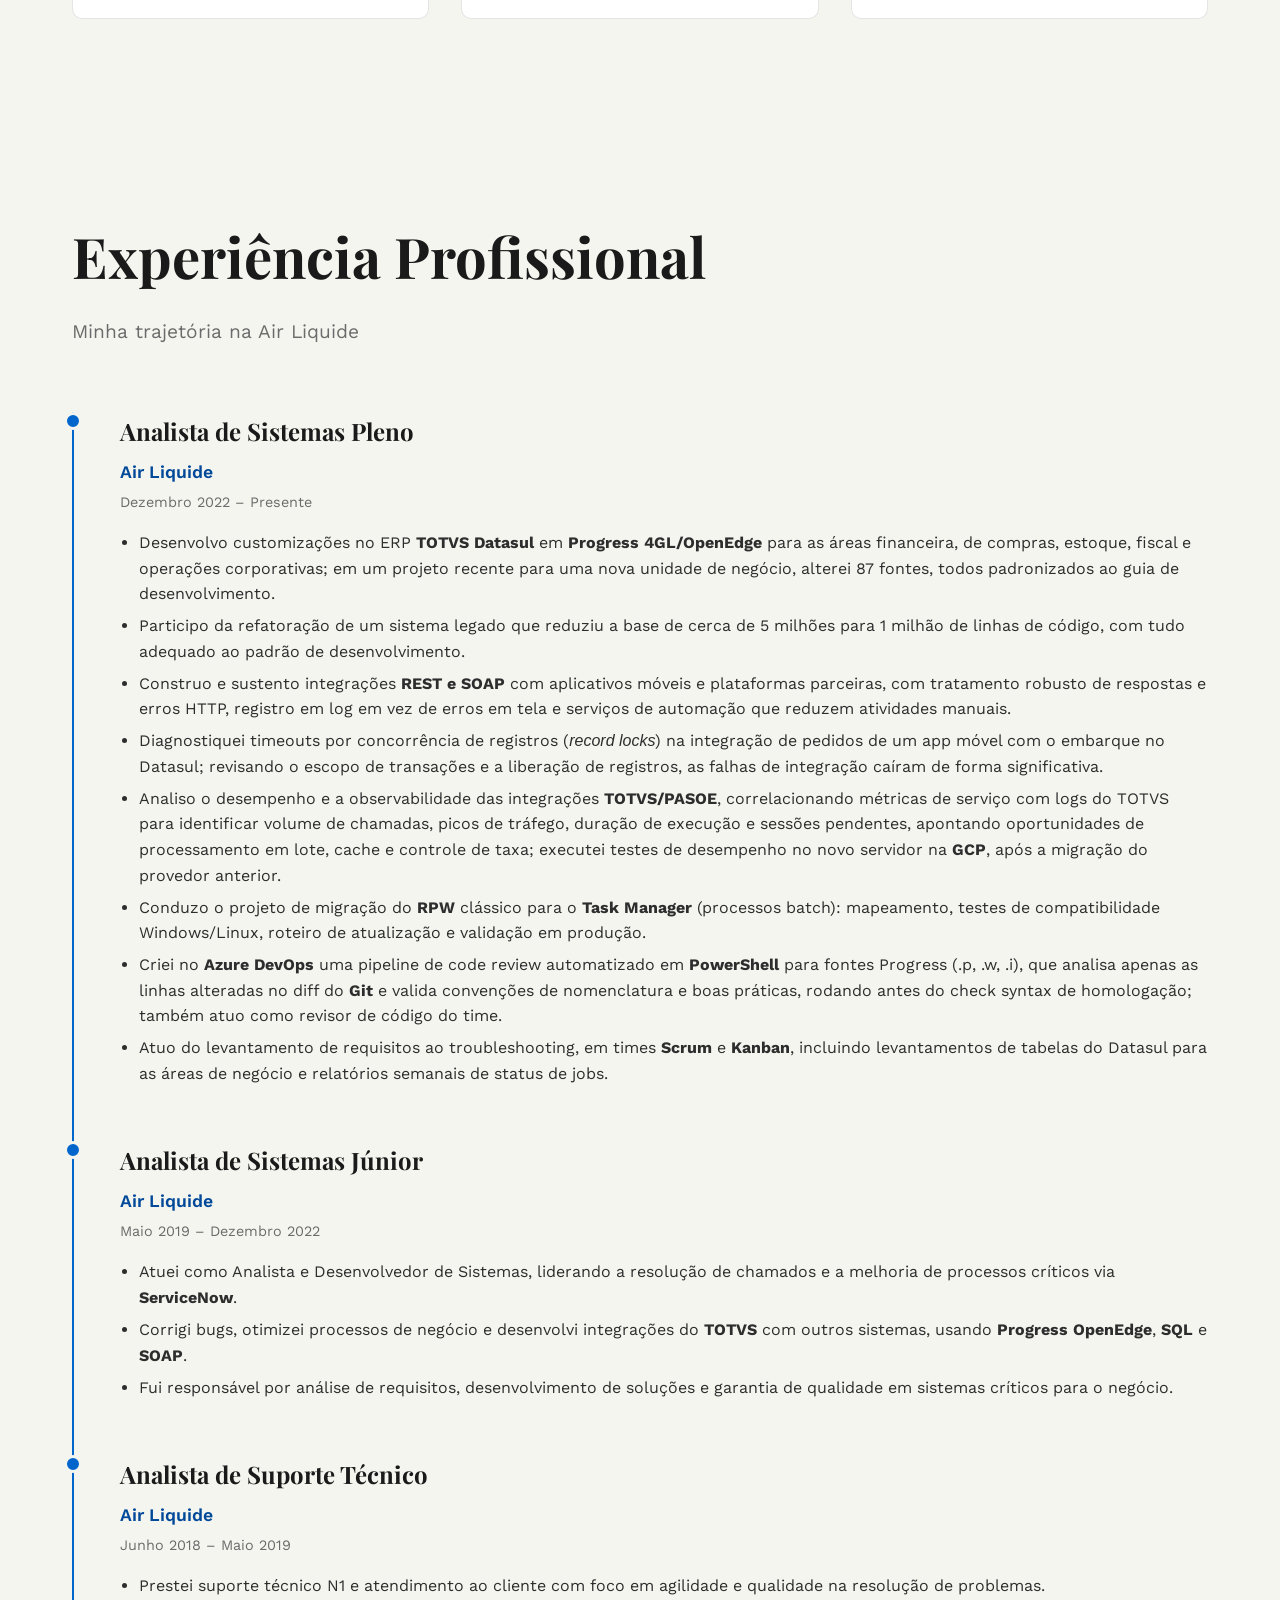
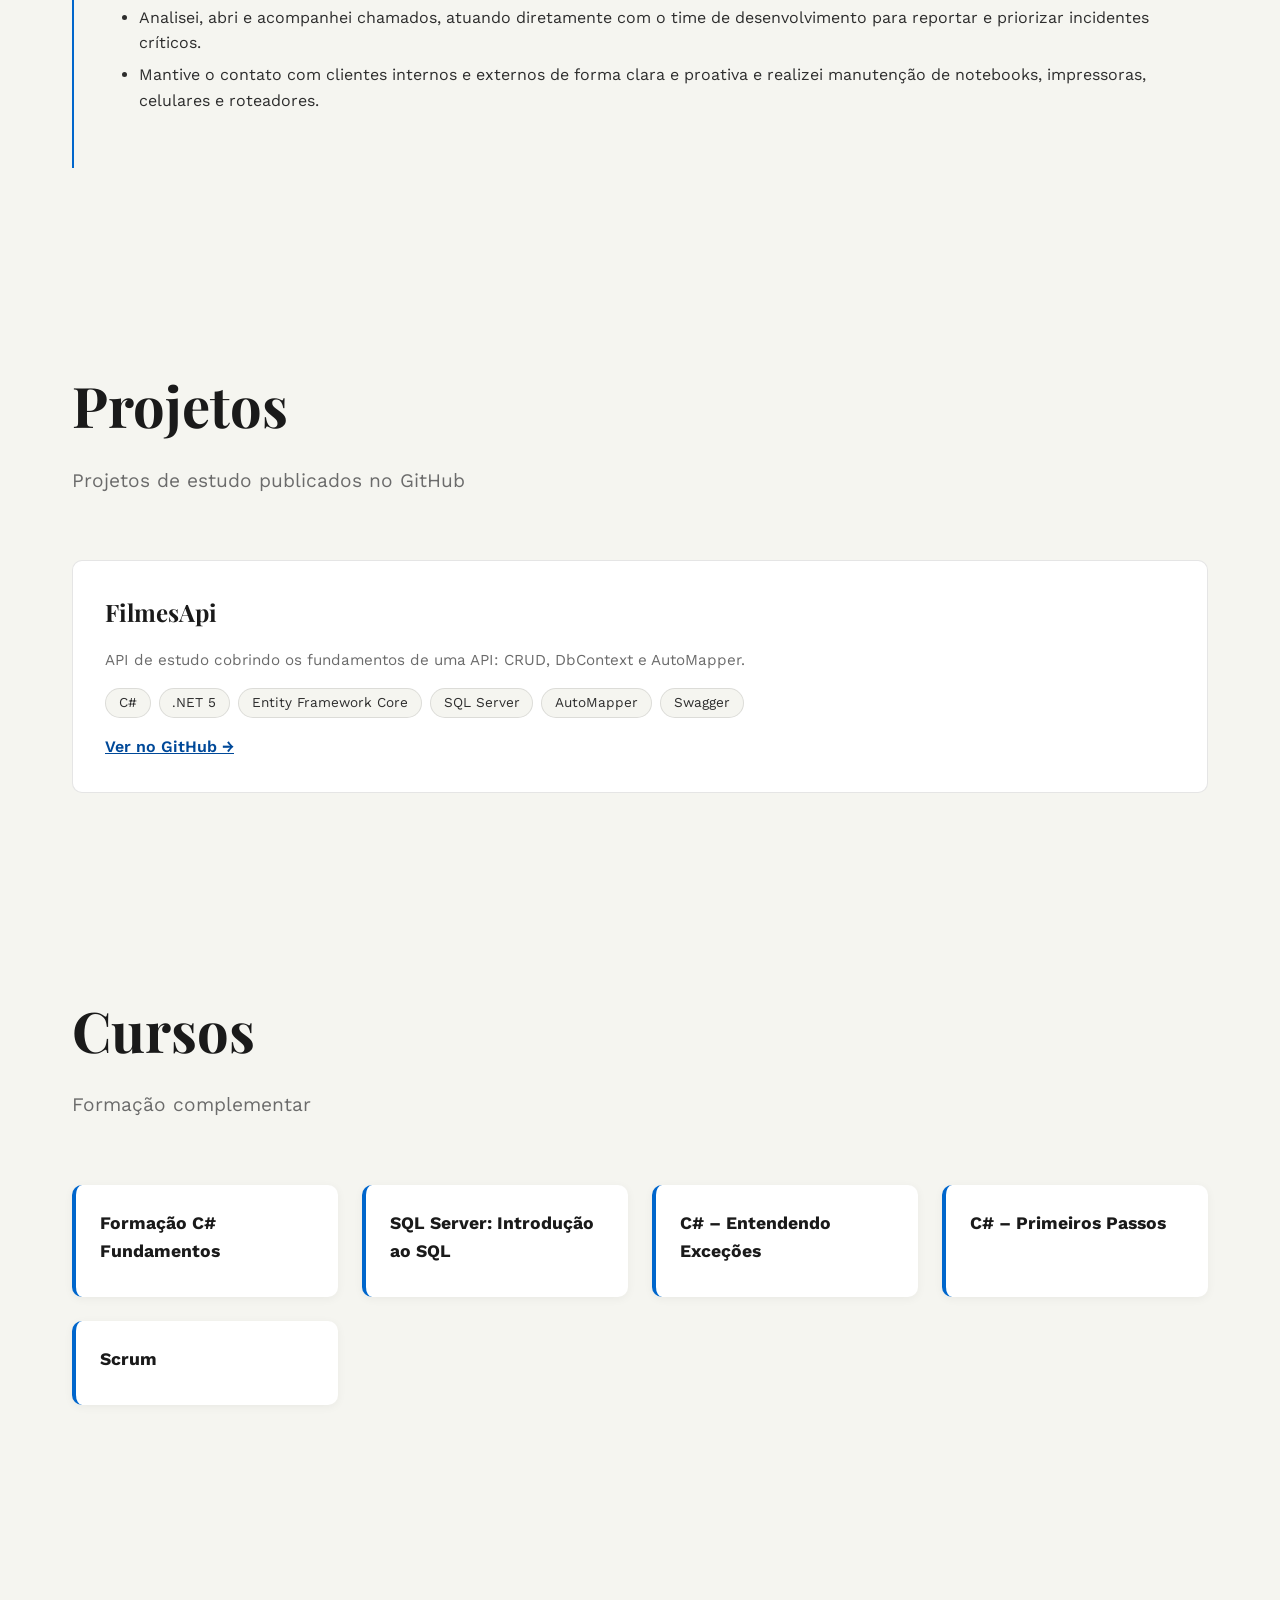
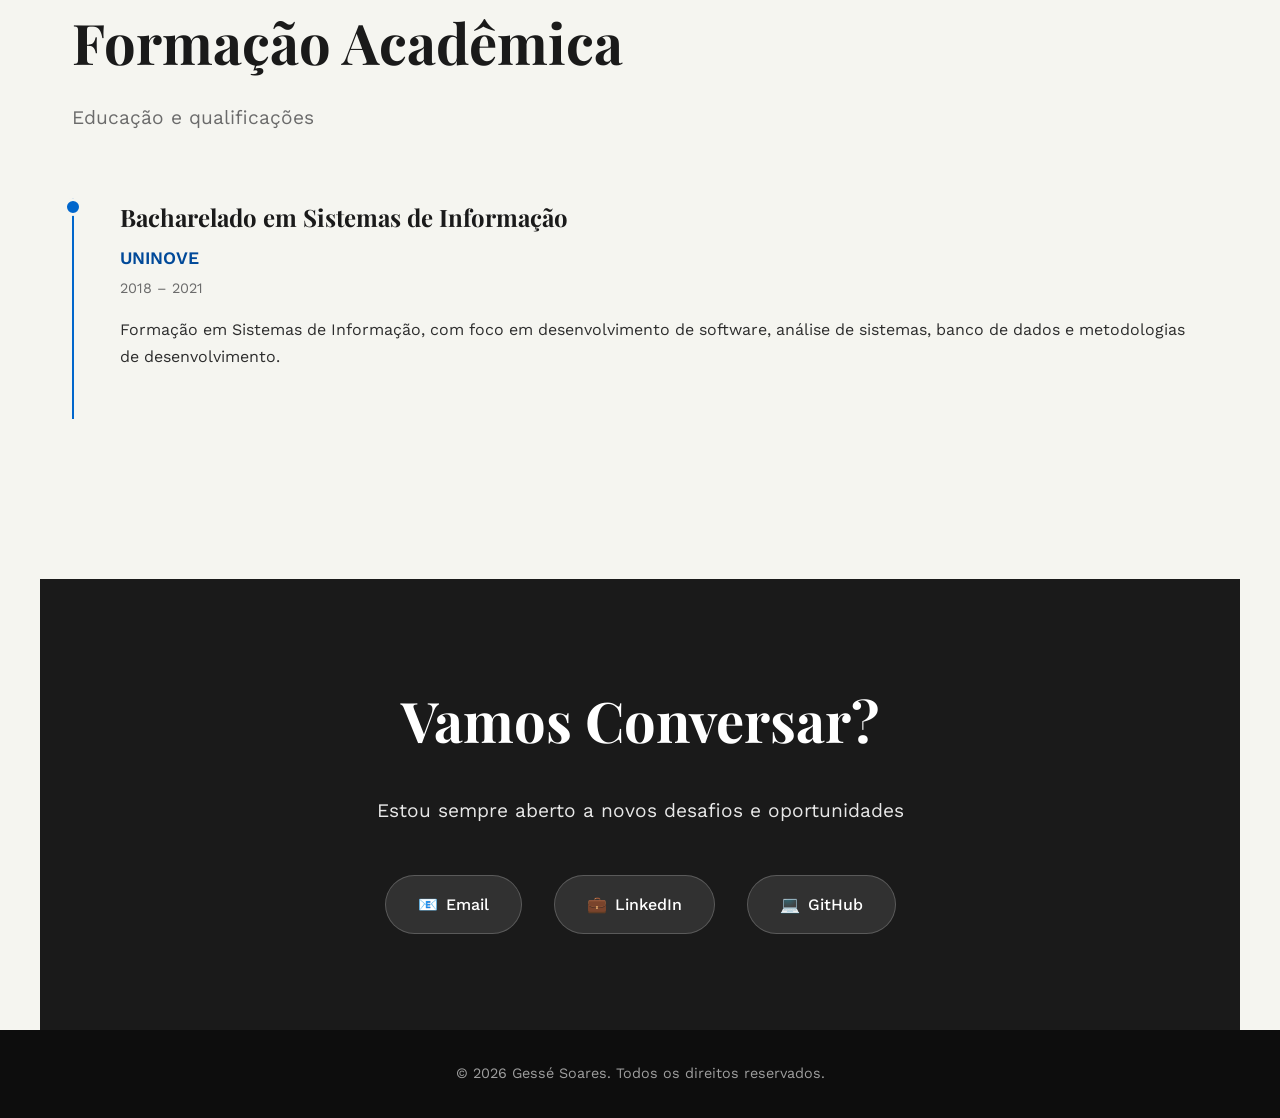
==== commit 9ea7634f: "Atualiza experiência com conquistas reais: pipeline de code review, locks na integração, RPW→Task Ma" ====
--- a/index.html
+++ b/index.html
@@ -29,7 +29,7 @@
       "address": { "@type": "PostalAddress", "addressLocality": "São Paulo", "addressCountry": "BR" },
       "email": "mailto:gesse.soares.macedo@gmail.com",
       "url": "https://gessemacedo.github.io/",
-      "knowsAbout": ["TOTVS Datasul", "Task Manager", "RPW", "Scrum", "Kanban", "Git", "ServiceNow", "Progress 4GL", "Progress OpenEdge", "PASOE", "TOTVS", "Integração de sistemas", "APIs REST", "APIs SOAP", "SQL", "Observabilidade", "Testes de desempenho", "Google Cloud Platform", "Azure DevOps", "Code review"],
+      "knowsAbout": ["TOTVS Datasul", "Task Manager", "RPW", "Scrum", "Kanban", "Git", "ServiceNow", "Progress 4GL", "Progress OpenEdge", "PASOE", "TOTVS", "Integração de sistemas", "APIs REST", "APIs SOAP", "SQL", "Observabilidade", "Testes de desempenho", "Google Cloud Platform", "Azure DevOps", "Code review", "Azure Pipelines", "PowerShell"],
       "sameAs": [
         "https://www.linkedin.com/in/gess%C3%A9-soares-b518b3161/",
         "https://github.com/gessemacedo"
@@ -118,6 +118,7 @@
                         <li>Progress 4GL / OpenEdge</li>
                         <li>TOTVS Datasul</li>
                         <li>Task Manager / RPW (batch)</li>
+                        <li>PowerShell (automação de pipelines)</li>
                         <li>PASOE (Progress Application Server)</li>
                         <li>SQL / SQL Server</li>
                         <li>C# / .NET (Fundamentos)</li>
@@ -138,7 +139,7 @@
                     <h3>Ferramentas</h3>
                     <ul>
                         <li>Git &amp; GitHub</li>
-                        <li>Azure DevOps (code review)</li>
+                        <li>Azure DevOps / Azure Pipelines (code review)</li>
                         <li>Google Cloud Platform (GCP)</li>
                         <li>ServiceNow</li>
                         <li>SQL Server Management Studio</li>
@@ -183,15 +184,16 @@
                     <div class="company">Air Liquide</div>
                     <div class="period"><time datetime="2022-12">Dezembro 2022</time> – Presente</div>
                     <ul>
-                        <li>Desenvolvo customizações no ERP <strong>TOTVS Datasul</strong> em <strong>Progress 4GL/OpenEdge</strong> para as áreas financeira, de compras, estoque e operações corporativas.</li>
-                        <li>Construo e sustento integrações via <strong>REST e SOAP</strong> e serviços de automação que reduzem atividades manuais.</li>
-                        <li>Analiso o desempenho e a observabilidade das integrações <strong>TOTVS/PASOE</strong>, correlacionando métricas de serviço com logs do TOTVS para identificar volume de chamadas, picos de tráfego, duração de execução e sessões pendentes, apontando oportunidades de processamento em lote, cache e controle de taxa.</li>
-                        <li>Executei testes de desempenho no novo servidor na <strong>GCP</strong>, após a migração do provedor anterior (Vivo).</li>
-                        <li>Migrei rotinas <strong>RPW</strong> para o <strong>Task Manager</strong>, modernizando a execução de processos batch.</li>
-                        <li>Configurei o <strong>Azure DevOps</strong> para testar code review nos fontes que desenvolvo e aplico boas práticas com <strong>Git</strong>.</li>
-                        <li>Atuo do levantamento de requisitos ao troubleshooting, em times <strong>Scrum</strong> e <strong>Kanban</strong>, incluindo projetos ligados a processos contábeis.</li>
-                    </ul>
-                    <!-- [PREENCHER: métricas de impacto, ex.: nº de customizações/integrações mantidas, horas manuais economizadas com automações, nº de rotinas RPW migradas, volume de chamadas/dia, ganho de desempenho medido na GCP vs. Vivo (%), redução de tempo de execução ou de sessões pendentes, nº de fontes/PRs revisados no Azure DevOps] -->
+                        <li>Desenvolvo customizações no ERP <strong>TOTVS Datasul</strong> em <strong>Progress 4GL/OpenEdge</strong> para as áreas financeira, de compras, estoque, fiscal e operações corporativas; em um projeto recente para uma nova unidade de negócio, alterei 87 fontes, todos padronizados ao guia de desenvolvimento.</li>
+                        <li>Participo da refatoração de um sistema legado que reduziu a base de cerca de 5 milhões para 1 milhão de linhas de código, com tudo adequado ao padrão de desenvolvimento.</li>
+                        <li>Construo e sustento integrações <strong>REST e SOAP</strong> com aplicativos móveis e plataformas parceiras, com tratamento robusto de respostas e erros HTTP, registro em log em vez de erros em tela e serviços de automação que reduzem atividades manuais.</li>
+                        <li>Diagnostiquei timeouts por concorrência de registros (<em>record locks</em>) na integração de pedidos de um app móvel com o embarque no Datasul; revisando o escopo de transações e a liberação de registros, as falhas de integração caíram de forma significativa.</li>
+                        <li>Analiso o desempenho e a observabilidade das integrações <strong>TOTVS/PASOE</strong>, correlacionando métricas de serviço com logs do TOTVS para identificar volume de chamadas, picos de tráfego, duração de execução e sessões pendentes, apontando oportunidades de processamento em lote, cache e controle de taxa; executei testes de desempenho no novo servidor na <strong>GCP</strong>, após a migração do provedor anterior.</li>
+                        <li>Conduzo o projeto de migração do <strong>RPW</strong> clássico para o <strong>Task Manager</strong> (processos batch): mapeamento, testes de compatibilidade Windows/Linux, roteiro de atualização e validação em produção.</li>
+                        <li>Criei no <strong>Azure DevOps</strong> uma pipeline de code review automatizado em <strong>PowerShell</strong> para fontes Progress (.p, .w, .i), que analisa apenas as linhas alteradas no diff do <strong>Git</strong> e valida convenções de nomenclatura e boas práticas, rodando antes do check syntax de homologação; também atuo como revisor de código do time.</li>
+                        <li>Atuo do levantamento de requisitos ao troubleshooting, em times <strong>Scrum</strong> e <strong>Kanban</strong>, incluindo levantamentos de tabelas do Datasul para as áreas de negócio e relatórios semanais de status de jobs.</li>
+                    </ul>
+                    <!-- [PREENCHER: métricas de impacto, ex.: nº de customizações/integrações mantidas, horas manuais economizadas com automações, nº de rotinas RPW migradas, redução % das falhas de integração pedido→embarque, volume de chamadas/dia, ganho de desempenho medido na GCP vs. Vivo (%), redução de tempo de execução ou de sessões pendentes, nº de fontes/PRs revisados no Azure DevOps] -->
                 </div>
                 <div class="timeline-item fade-in">
                     <h3>Analista de Sistemas Júnior</h3>
@@ -199,6 +201,7 @@
                     <div class="period"><time datetime="2019-05">Maio 2019</time> – <time datetime="2022-12">Dezembro 2022</time></div>
                     <ul>
                         <li>Atuei como Analista e Desenvolvedor de Sistemas, liderando a resolução de chamados e a melhoria de processos críticos via <strong>ServiceNow</strong>.</li>
+                        <li>Corrigi bugs, otimizei processos de negócio e desenvolvi integrações do <strong>TOTVS</strong> com outros sistemas, usando <strong>Progress OpenEdge</strong>, <strong>SQL</strong> e <strong>SOAP</strong>.</li>
                         <li>Fui responsável por análise de requisitos, desenvolvimento de soluções e garantia de qualidade em sistemas críticos para o negócio.</li>
                     </ul>
                     <!-- [PREENCHER: métricas, ex.: volume médio de chamados/mês, SLA atingido, processos melhorados e ganho obtido] -->
@@ -210,7 +213,7 @@
                     <ul>
                         <li>Prestei suporte técnico N1 e atendimento ao cliente com foco em agilidade e qualidade na resolução de problemas.</li>
                         <li>Analisei, abri e acompanhei chamados, atuando diretamente com o time de desenvolvimento para reportar e priorizar incidentes críticos.</li>
-                        <li>Realizei manutenção de equipamentos.</li>
+                        <li>Mantive o contato com clientes internos e externos de forma clara e proativa e realizei manutenção de notebooks, impressoras, celulares e roteadores.</li>
                     </ul>
                     <!-- [PREENCHER: métricas, ex.: nº de atendimentos, tempo médio de resolução] -->
                 </div>
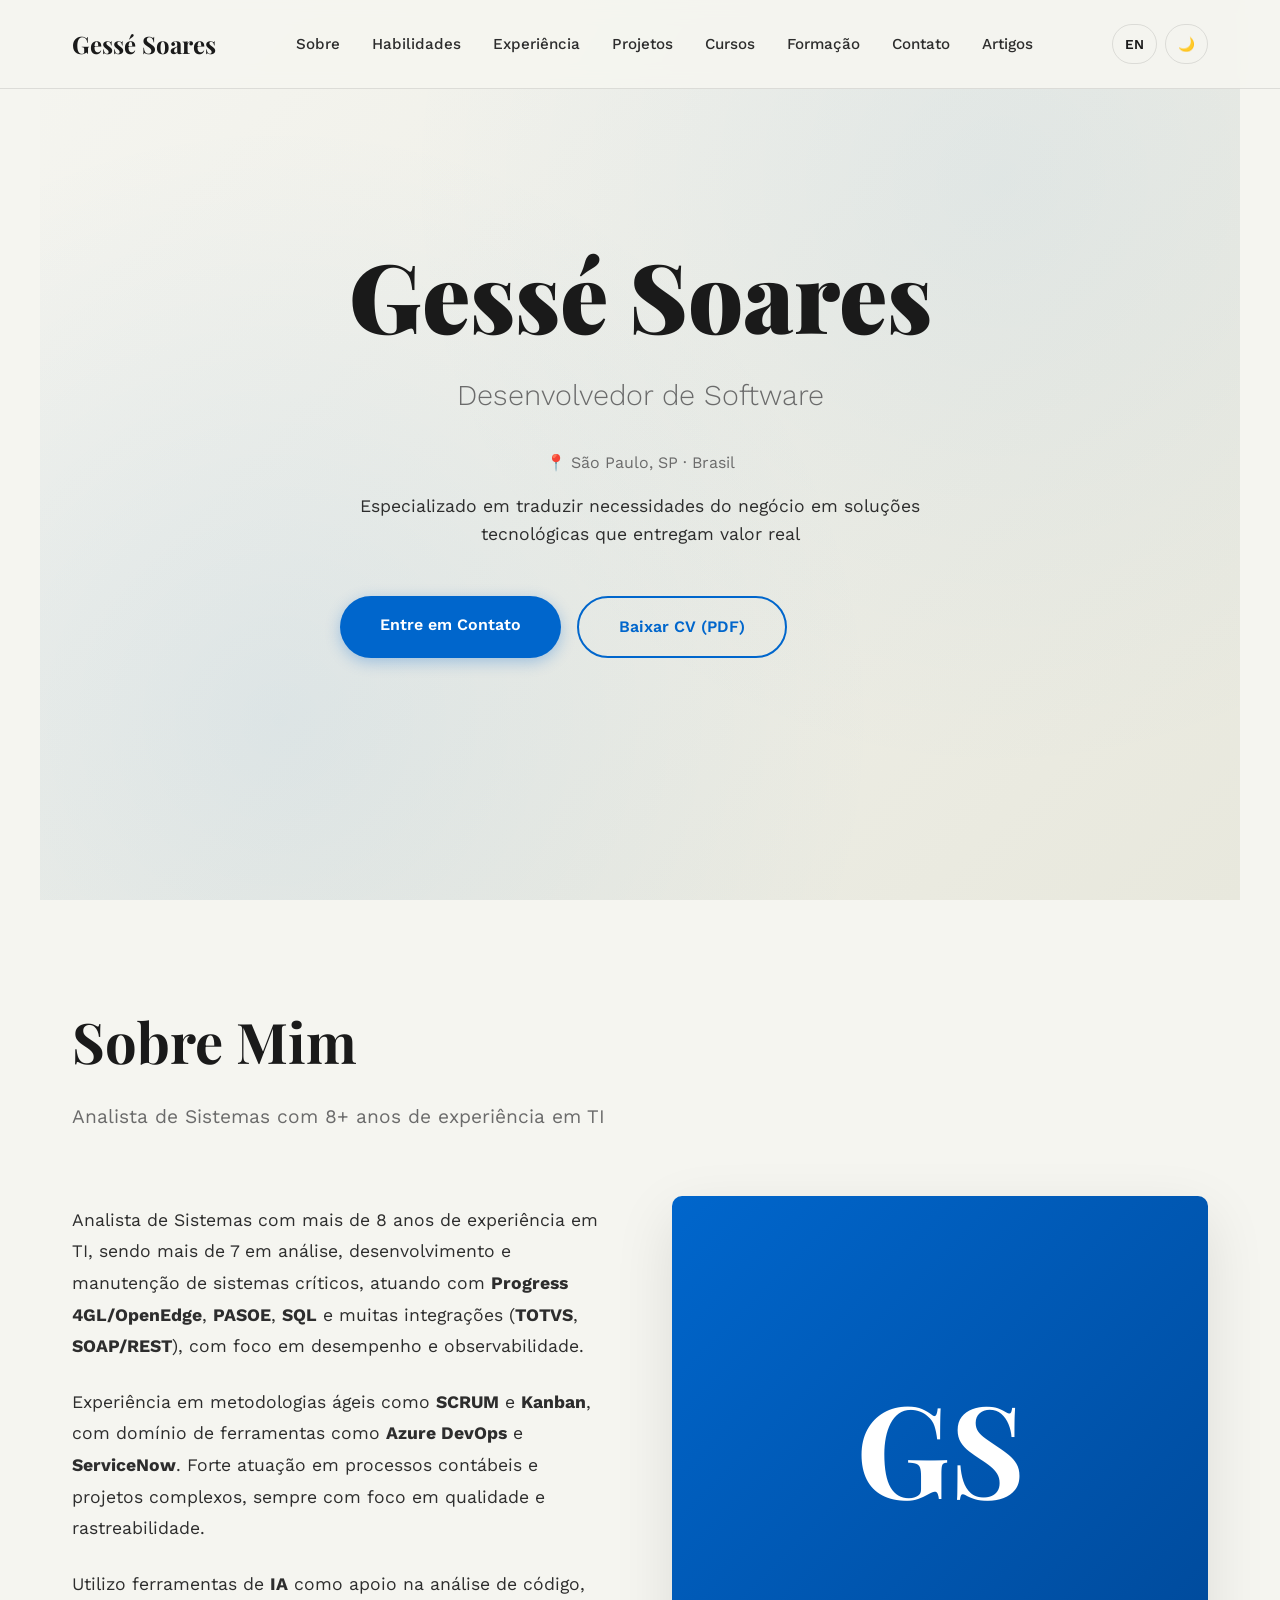
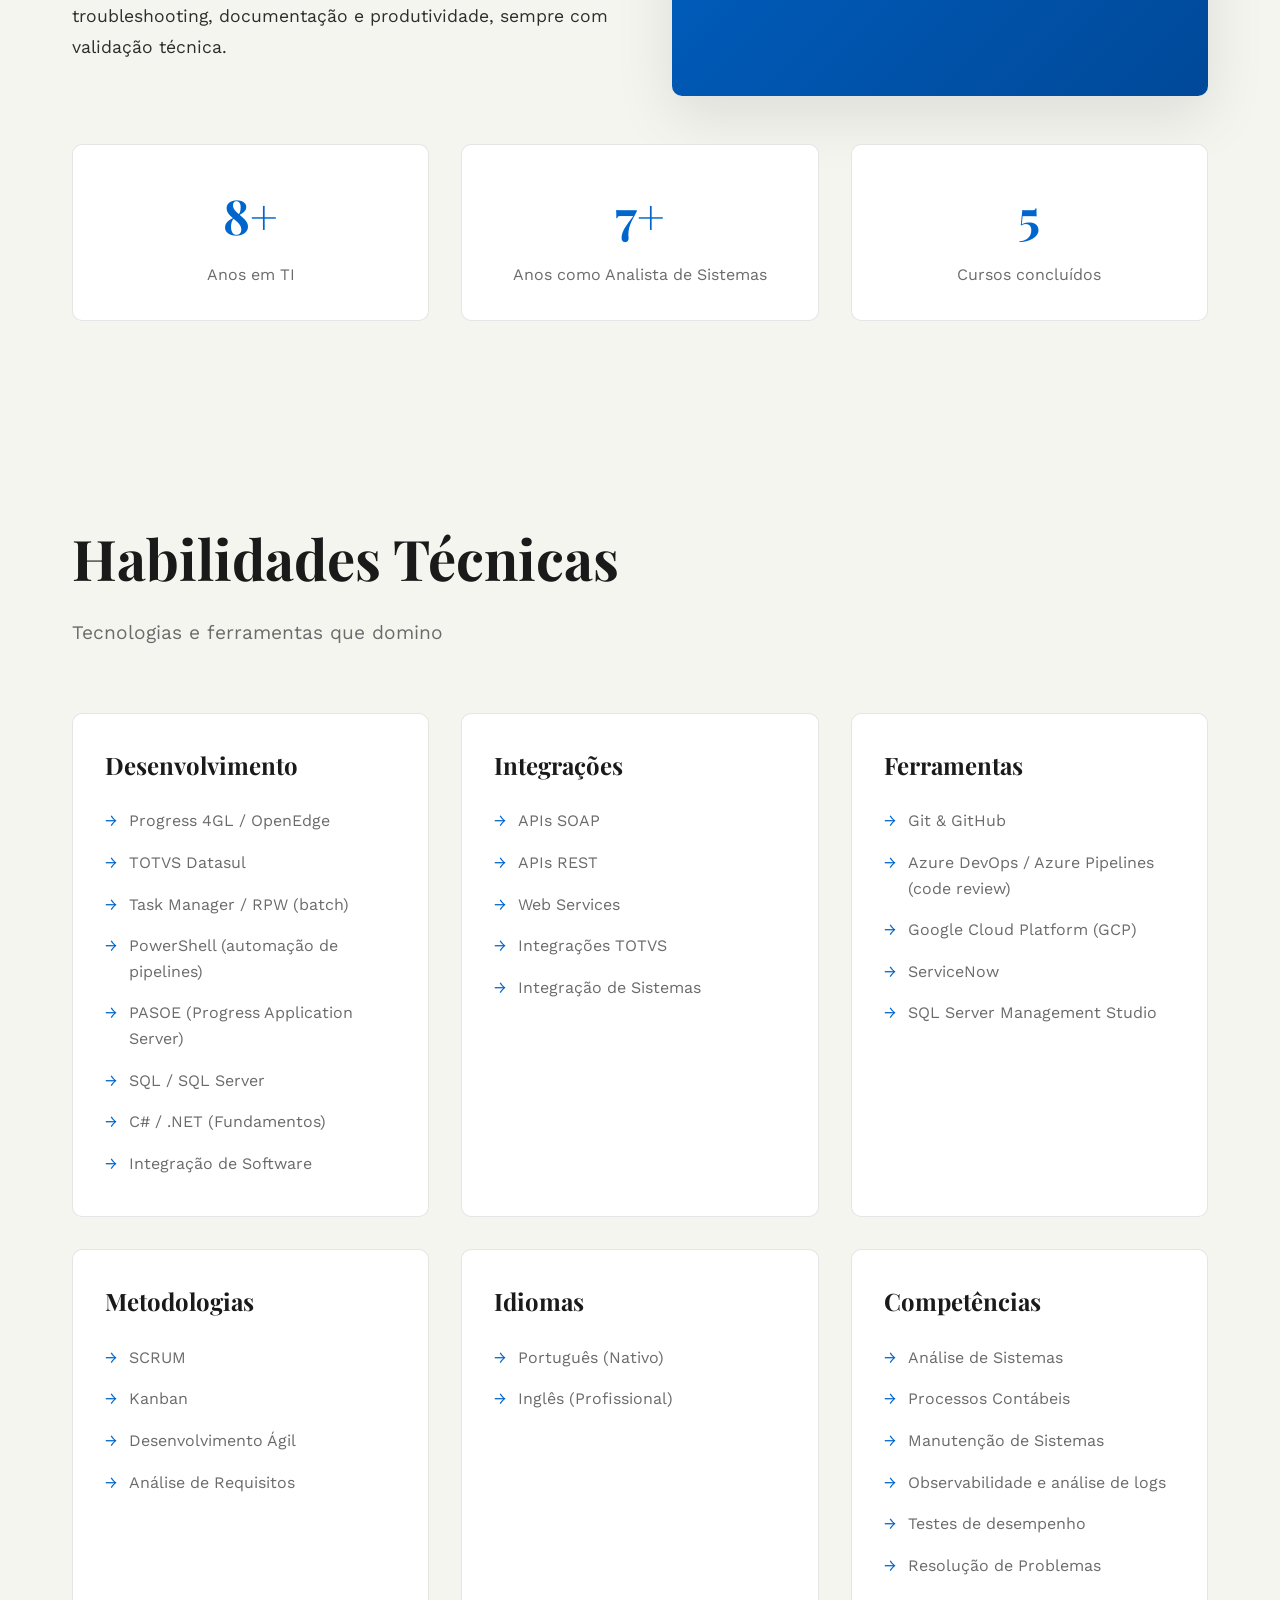
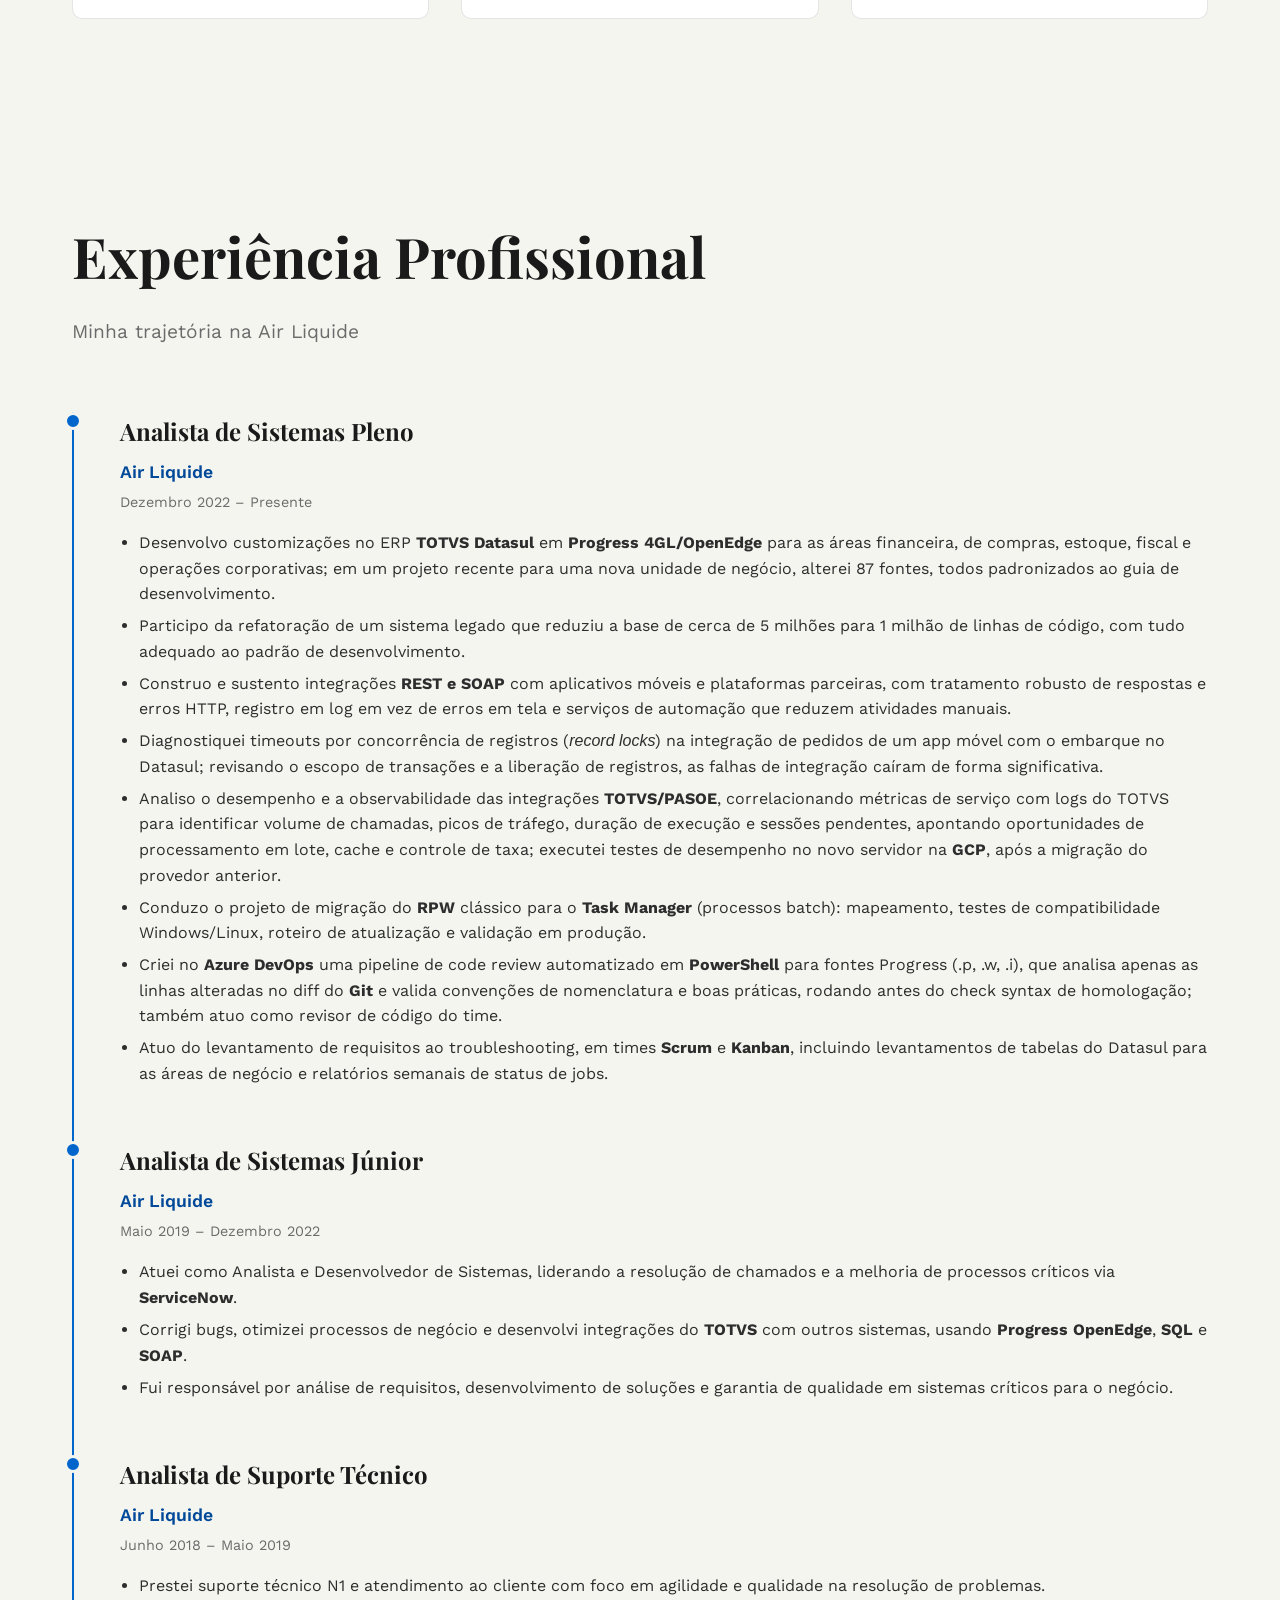
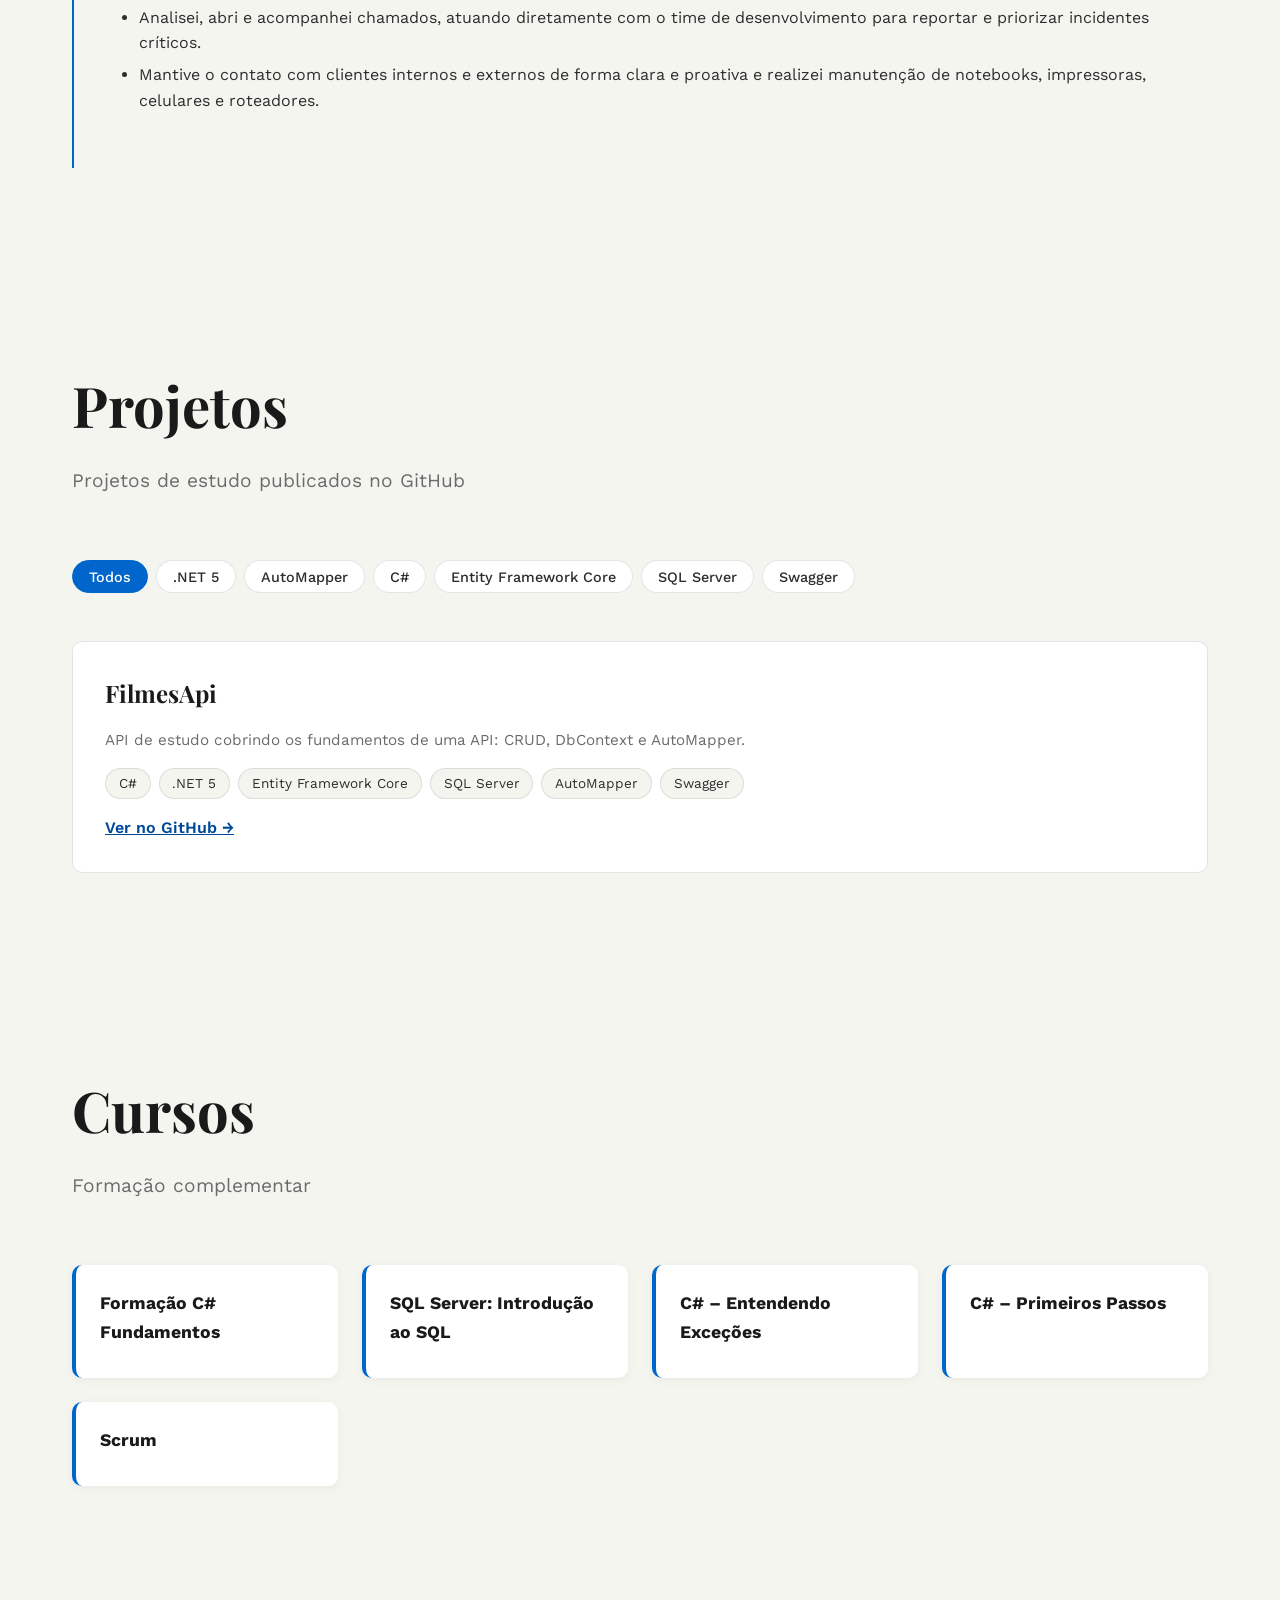
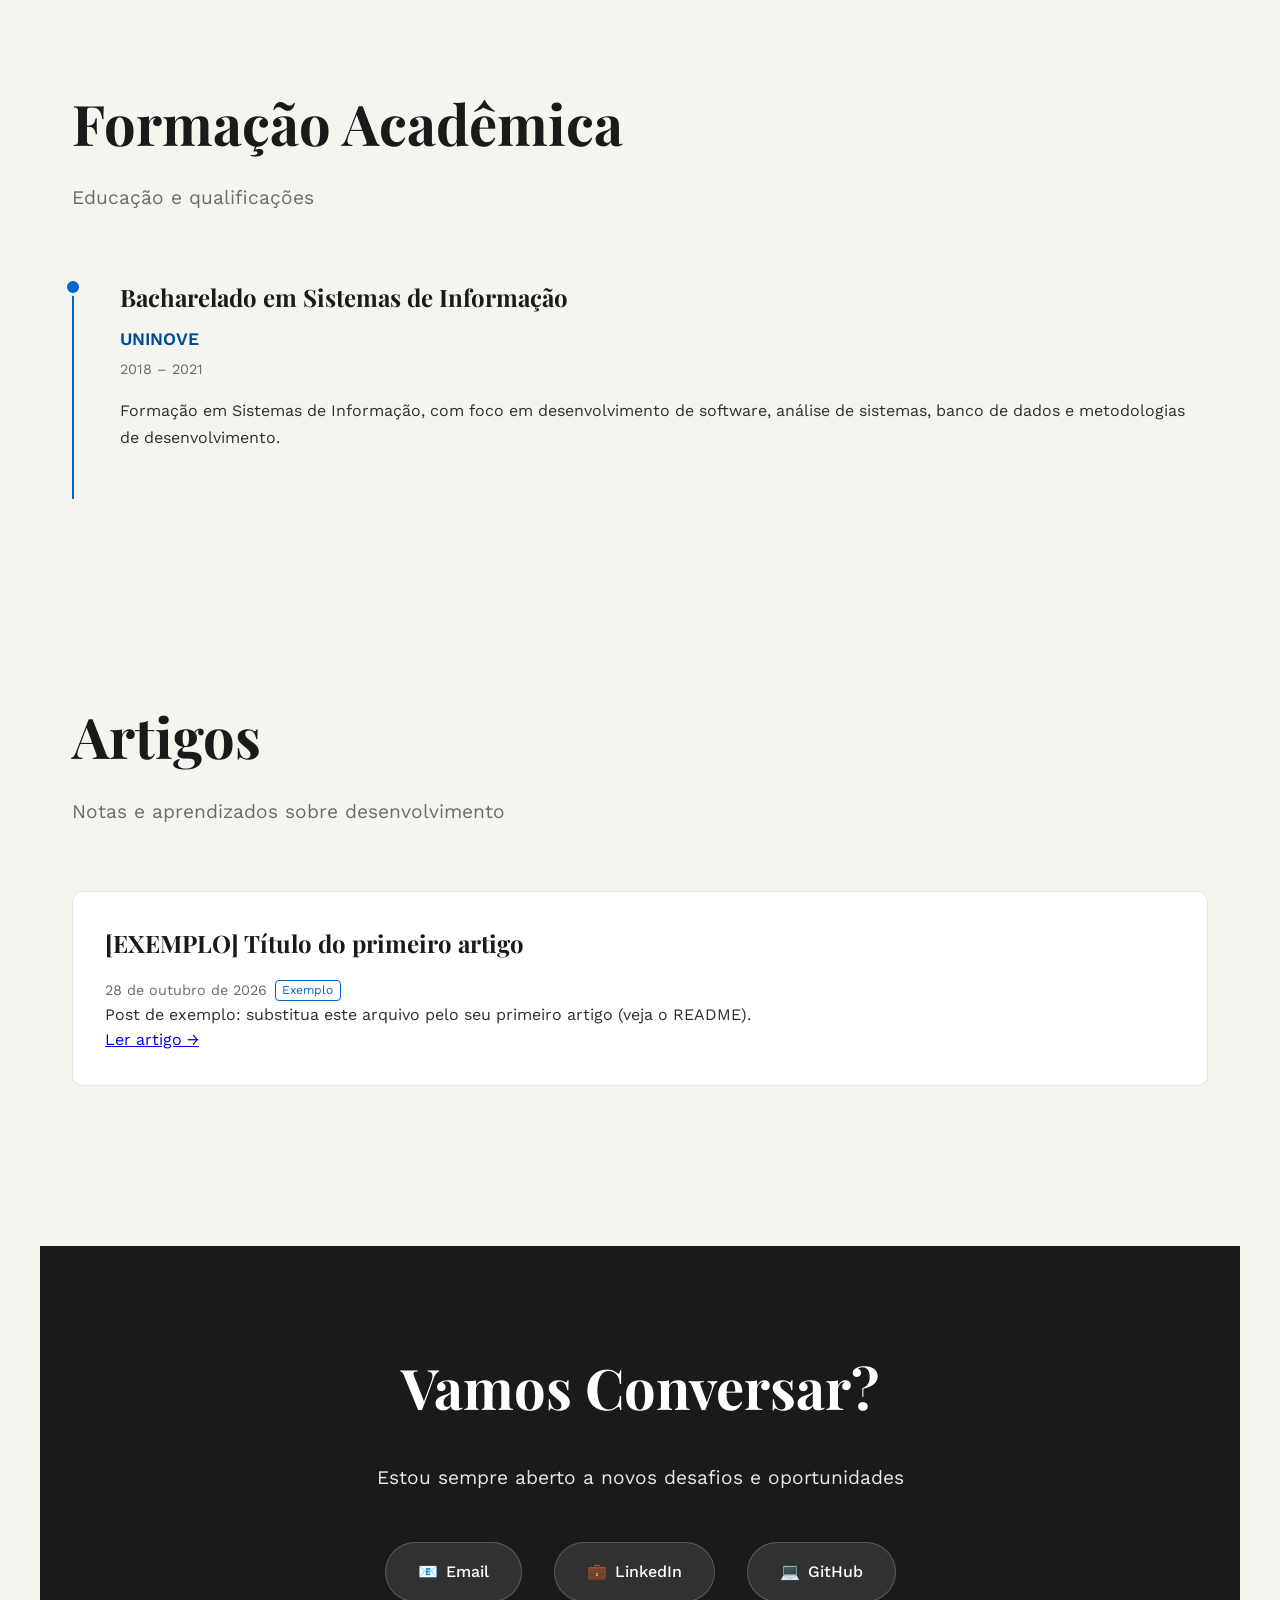
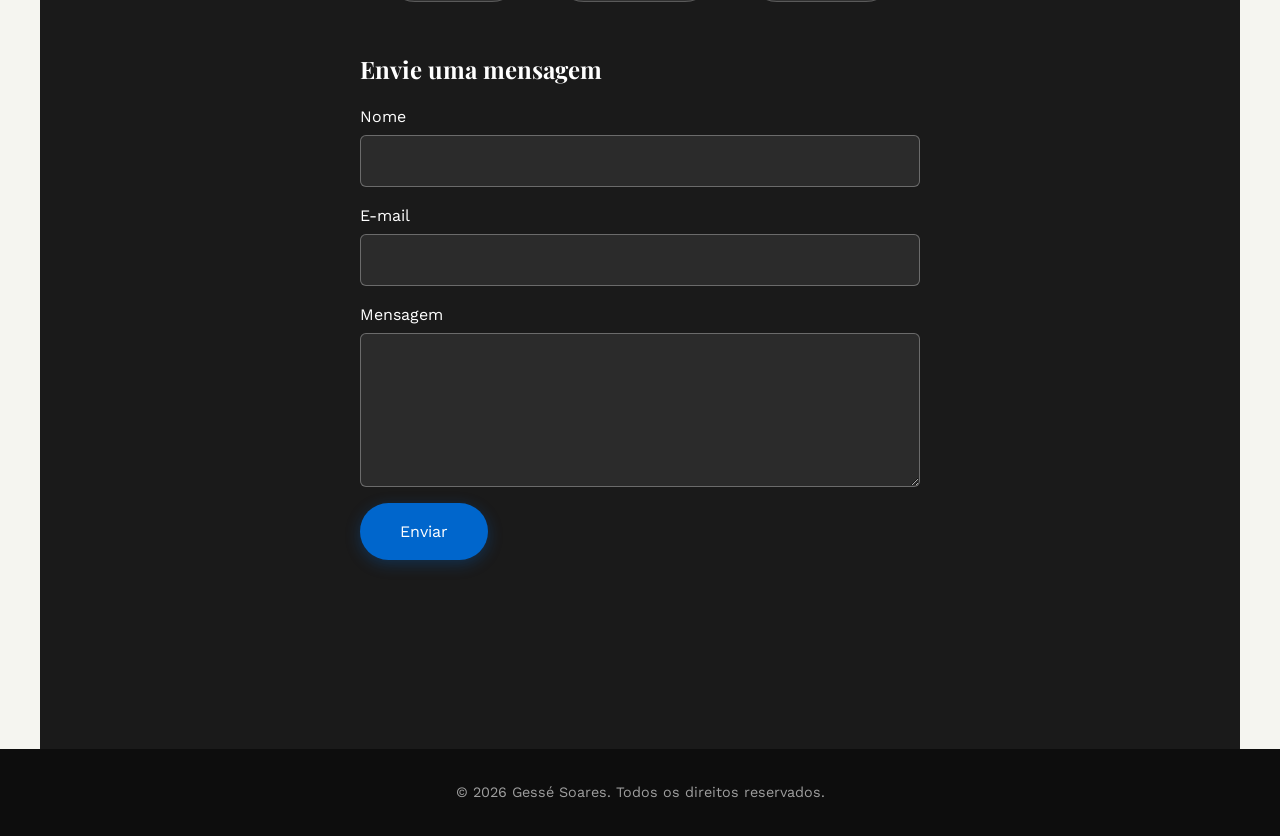
==== commit 640f54c9: "Adiciona tema claro/escuro, PT/EN, projetos com filtro, formulário, artigos e CV em PDF" ====
--- a/index.html
+++ b/index.html
@@ -5,11 +5,17 @@
     <meta name="viewport" content="width=device-width, initial-scale=1.0">
     <title>Gessé Soares | Desenvolvedor de Software</title>
     <meta name="description" content="Gessé Soares, Desenvolvedor de Software e Analista de Sistemas em São Paulo, com experiência em Progress 4GL/OpenEdge, TOTVS Datasul, PASOE, integrações TOTVS e SOAP/REST, SQL e observabilidade.">
+    <!-- Quando o domínio próprio estiver ativo, troque gessemacedo.github.io pelo novo domínio aqui, no og:url e no JSON-LD -->
     <link rel="canonical" href="https://gessemacedo.github.io/">
+    <link rel="alternate" hreflang="pt-BR" href="https://gessemacedo.github.io/">
+    <link rel="alternate" hreflang="en" href="https://gessemacedo.github.io/?lang=en">
+    <link rel="alternate" hreflang="x-default" href="https://gessemacedo.github.io/">
+    <meta name="theme-color" content="#0066cc">
     <link rel="icon" href="favicon.svg" type="image/svg+xml">
 
     <meta property="og:type" content="profile">
     <meta property="og:locale" content="pt_BR">
+    <meta property="og:locale:alternate" content="en_US">
     <meta property="og:title" content="Gessé Soares | Desenvolvedor de Software">
     <meta property="og:description" content="Analista de Sistemas e Desenvolvedor em São Paulo: Progress 4GL/OpenEdge, PASOE, integrações TOTVS e SOAP/REST, SQL e observabilidade.">
     <meta property="og:url" content="https://gessemacedo.github.io/">
@@ -37,14 +43,23 @@
     }
     </script>
 
-    <script>document.documentElement.classList.replace('no-js', 'js');</script>
+    <script>
+        document.documentElement.classList.replace('no-js', 'js');
+        (function () {
+            try {
+                var t = localStorage.getItem('theme');
+                if (!t) t = matchMedia('(prefers-color-scheme: dark)').matches ? 'dark' : 'light';
+                document.documentElement.dataset.theme = t;
+            } catch (e) {}
+        })();
+    </script>
     <link rel="preconnect" href="https://fonts.googleapis.com">
     <link rel="preconnect" href="https://fonts.gstatic.com" crossorigin>
     <link href="https://fonts.googleapis.com/css2?family=Playfair+Display:wght@400;700;900&family=Work+Sans:wght@300;400;500;600&display=swap" rel="stylesheet">
     <link rel="stylesheet" href="styles.css">
 </head>
 <body>
-    <a class="skip-link" href="#conteudo">Pular para o conteúdo</a>
+    <a class="skip-link" href="#conteudo" data-i18n="k1">Pular para o conteúdo</a>
 
     <header>
         <nav aria-label="Navegação principal">
@@ -54,14 +69,19 @@
                 <div class="nav-menu" id="navMenu">
                     <button type="button" class="close-menu" aria-label="Fechar menu">×</button>
                     <ul>
-                        <li><a href="#sobre">Sobre</a></li>
-                        <li><a href="#habilidades">Habilidades</a></li>
-                        <li><a href="#experiencia">Experiência</a></li>
-                        <li><a href="#projetos">Projetos</a></li>
-                        <li><a href="#cursos">Cursos</a></li>
-                        <li><a href="#formacao">Formação</a></li>
-                        <li><a href="#contato">Contato</a></li>
-                    </ul>
+                        <li><a href="#sobre" data-i18n="nav_sobre">Sobre</a></li>
+                        <li><a href="#habilidades" data-i18n="nav_habilidades">Habilidades</a></li>
+                        <li><a href="#experiencia" data-i18n="nav_experiencia">Experiência</a></li>
+                        <li><a href="#projetos" data-i18n="nav_projetos">Projetos</a></li>
+                        <li><a href="#cursos" data-i18n="nav_cursos">Cursos</a></li>
+                        <li><a href="#formacao" data-i18n="nav_formacao">Formação</a></li>
+                        <li><a href="#contato" data-i18n="nav_contato">Contato</a></li>
+                        <li><a href="#artigos" data-i18n="nav_artigos">Artigos</a></li>
+                    </ul>
+                </div>
+                <div class="nav-tools">
+                    <button type="button" class="tool-btn" id="langToggle" lang="en" aria-label="Switch to English">EN</button>
+                    <button type="button" class="tool-btn" id="themeToggle" aria-label="Ativar tema escuro" aria-pressed="false"><span aria-hidden="true" class="theme-icon">🌙</span></button>
                 </div>
             </div>
         </nav>
@@ -71,22 +91,24 @@
         <section class="hero">
             <div class="hero-content">
                 <h1>Gessé Soares</h1>
-                <p class="subtitle">Desenvolvedor de Software</p>
-                <p class="location">📍 São Paulo, SP · Brasil</p>
-                <p class="tagline">Especializado em traduzir necessidades do negócio em soluções tecnológicas que entregam valor real</p>
-                <a href="#contato" class="cta-button">Entre em Contato</a>
-                <!-- [PREENCHER: link para o CV em PDF, ex.: <a href="curriculo-gesse-soares.pdf" class="cta-button" download>Baixar CV (PDF)</a>] -->
+                <p class="subtitle" data-i18n="k2">Desenvolvedor de Software</p>
+                <p class="location" data-i18n="k3">📍 São Paulo, SP · Brasil</p>
+                <p class="tagline" data-i18n="k4">Especializado em traduzir necessidades do negócio em soluções tecnológicas que entregam valor real</p>
+                <div class="cta-group">
+                    <a href="#contato" class="cta-button" data-i18n="k5">Entre em Contato</a>
+                    <a href="assets/cv.pdf" class="cta-button cta-secondary" id="cvLink" download data-i18n="k6">Baixar CV (PDF)</a>
+                </div>
             </div>
         </section>
 
         <section id="sobre">
-            <h2>Sobre Mim</h2>
-            <p class="section-subtitle">Analista de Sistemas com <span class="years-it">8</span>+ anos de experiência em TI</p>
+            <h2 data-i18n="k7">Sobre Mim</h2>
+            <p class="section-subtitle" data-i18n="k8">Analista de Sistemas com <span class="years-it">8</span>+ anos de experiência em TI</p>
             <div class="about-content">
                 <div class="about-text fade-in">
-                    <p>Analista de Sistemas com mais de <span class="years-it">8</span> anos de experiência em TI, sendo mais de <span class="years-dev">7</span> em análise, desenvolvimento e manutenção de sistemas críticos, atuando com <strong>Progress 4GL/OpenEdge</strong>, <strong>PASOE</strong>, <strong>SQL</strong> e muitas integrações (<strong>TOTVS</strong>, <strong>SOAP/REST</strong>), com foco em desempenho e observabilidade.</p>
-                    <p>Experiência em metodologias ágeis como <strong>SCRUM</strong> e <strong>Kanban</strong>, com domínio de ferramentas como <strong>Azure DevOps</strong> e <strong>ServiceNow</strong>. Forte atuação em processos contábeis e projetos complexos, sempre com foco em qualidade e rastreabilidade.</p>
-                    <p>Utilizo ferramentas de <strong>IA</strong> como apoio na análise de código, troubleshooting, documentação e produtividade, sempre com validação técnica.</p>
+                    <p data-i18n="k9">Analista de Sistemas com mais de <span class="years-it">8</span> anos de experiência em TI, sendo mais de <span class="years-dev">7</span> em análise, desenvolvimento e manutenção de sistemas críticos, atuando com <strong>Progress 4GL/OpenEdge</strong>, <strong>PASOE</strong>, <strong>SQL</strong> e muitas integrações (<strong>TOTVS</strong>, <strong>SOAP/REST</strong>), com foco em desempenho e observabilidade.</p>
+                    <p data-i18n="k10">Experiência em metodologias ágeis como <strong>SCRUM</strong> e <strong>Kanban</strong>, com domínio de ferramentas como <strong>Azure DevOps</strong> e <strong>ServiceNow</strong>. Forte atuação em processos contábeis e projetos complexos, sempre com foco em qualidade e rastreabilidade.</p>
+                    <p data-i18n="k11">Utilizo ferramentas de <strong>IA</strong> como apoio na análise de código, troubleshooting, documentação e produtividade, sempre com validação técnica.</p>
                 </div>
                 <!-- [PREENCHER: foto profissional, ex.: <img src="foto.jpg" alt="Foto de Gessé Soares" class="about-image" width="500" height="500">] -->
                 <div class="about-image fade-in" aria-hidden="true">GS</div>
@@ -95,125 +117,125 @@
             <div class="stats fade-in">
                 <div class="stat-card">
                     <span class="number"><span class="years-it">8</span>+</span>
-                    <span class="label">Anos em TI</span>
+                    <span class="label" data-i18n="k12">Anos em TI</span>
                 </div>
                 <div class="stat-card">
                     <span class="number"><span class="years-dev">7</span>+</span>
-                    <span class="label">Anos como Analista de Sistemas</span>
+                    <span class="label" data-i18n="k13">Anos como Analista de Sistemas</span>
                 </div>
                 <div class="stat-card">
                     <span class="number">5</span>
-                    <span class="label">Cursos concluídos</span>
+                    <span class="label" data-i18n="k14">Cursos concluídos</span>
                 </div>
             </div>
         </section>
 
         <section id="habilidades">
-            <h2>Habilidades Técnicas</h2>
-            <p class="section-subtitle">Tecnologias e ferramentas que domino</p>
+            <h2 data-i18n="k15">Habilidades Técnicas</h2>
+            <p class="section-subtitle" data-i18n="k16">Tecnologias e ferramentas que domino</p>
             <div class="skills-grid">
                 <div class="skill-card fade-in">
-                    <h3>Desenvolvimento</h3>
+                    <h3 data-i18n="k17">Desenvolvimento</h3>
                     <ul>
                         <li>Progress 4GL / OpenEdge</li>
                         <li>TOTVS Datasul</li>
                         <li>Task Manager / RPW (batch)</li>
-                        <li>PowerShell (automação de pipelines)</li>
-                        <li>PASOE (Progress Application Server)</li>
+                        <li data-i18n="k18">PowerShell (automação de pipelines)</li>
+                        <li data-i18n="k19">PASOE (Progress Application Server)</li>
                         <li>SQL / SQL Server</li>
-                        <li>C# / .NET (Fundamentos)</li>
-                        <li>Integração de Software</li>
-                    </ul>
-                </div>
-                <div class="skill-card fade-in">
-                    <h3>Integrações</h3>
+                        <li data-i18n="k20">C# / .NET (Fundamentos)</li>
+                        <li data-i18n="k21">Integração de Software</li>
+                    </ul>
+                </div>
+                <div class="skill-card fade-in">
+                    <h3 data-i18n="k22">Integrações</h3>
                     <ul>
                         <li>APIs SOAP</li>
                         <li>APIs REST</li>
                         <li>Web Services</li>
-                        <li>Integrações TOTVS</li>
-                        <li>Integração de Sistemas</li>
-                    </ul>
-                </div>
-                <div class="skill-card fade-in">
-                    <h3>Ferramentas</h3>
+                        <li data-i18n="k23">Integrações TOTVS</li>
+                        <li data-i18n="k24">Integração de Sistemas</li>
+                    </ul>
+                </div>
+                <div class="skill-card fade-in">
+                    <h3 data-i18n="k25">Ferramentas</h3>
                     <ul>
                         <li>Git &amp; GitHub</li>
-                        <li>Azure DevOps / Azure Pipelines (code review)</li>
+                        <li data-i18n="k26">Azure DevOps / Azure Pipelines (code review)</li>
                         <li>Google Cloud Platform (GCP)</li>
                         <li>ServiceNow</li>
                         <li>SQL Server Management Studio</li>
                     </ul>
                 </div>
                 <div class="skill-card fade-in">
-                    <h3>Metodologias</h3>
+                    <h3 data-i18n="k27">Metodologias</h3>
                     <ul>
                         <li>SCRUM</li>
                         <li>Kanban</li>
-                        <li>Desenvolvimento Ágil</li>
-                        <li>Análise de Requisitos</li>
-                    </ul>
-                </div>
-                <div class="skill-card fade-in">
-                    <h3>Idiomas</h3>
-                    <ul>
-                        <li>Português (Nativo)</li>
-                        <li>Inglês (Profissional)</li>
-                    </ul>
-                </div>
-                <div class="skill-card fade-in">
-                    <h3>Competências</h3>
-                    <ul>
-                        <li>Análise de Sistemas</li>
-                        <li>Processos Contábeis</li>
-                        <li>Manutenção de Sistemas</li>
-                        <li>Observabilidade e análise de logs</li>
-                        <li>Testes de desempenho</li>
-                        <li>Resolução de Problemas</li>
+                        <li data-i18n="k28">Desenvolvimento Ágil</li>
+                        <li data-i18n="k29">Análise de Requisitos</li>
+                    </ul>
+                </div>
+                <div class="skill-card fade-in">
+                    <h3 data-i18n="k30">Idiomas</h3>
+                    <ul>
+                        <li data-i18n="k31">Português (Nativo)</li>
+                        <li data-i18n="k32">Inglês (Profissional)</li>
+                    </ul>
+                </div>
+                <div class="skill-card fade-in">
+                    <h3 data-i18n="k33">Competências</h3>
+                    <ul>
+                        <li data-i18n="k34">Análise de Sistemas</li>
+                        <li data-i18n="k35">Processos Contábeis</li>
+                        <li data-i18n="k36">Manutenção de Sistemas</li>
+                        <li data-i18n="k37">Observabilidade e análise de logs</li>
+                        <li data-i18n="k38">Testes de desempenho</li>
+                        <li data-i18n="k39">Resolução de Problemas</li>
                     </ul>
                 </div>
             </div>
         </section>
 
         <section id="experiencia">
-            <h2>Experiência Profissional</h2>
-            <p class="section-subtitle">Minha trajetória na Air Liquide</p>
+            <h2 data-i18n="k40">Experiência Profissional</h2>
+            <p class="section-subtitle" data-i18n="k41">Minha trajetória na Air Liquide</p>
             <div class="timeline">
                 <div class="timeline-item fade-in">
-                    <h3>Analista de Sistemas Pleno</h3>
+                    <h3 data-i18n="k42">Analista de Sistemas Pleno</h3>
                     <div class="company">Air Liquide</div>
-                    <div class="period"><time datetime="2022-12">Dezembro 2022</time> – Presente</div>
-                    <ul>
-                        <li>Desenvolvo customizações no ERP <strong>TOTVS Datasul</strong> em <strong>Progress 4GL/OpenEdge</strong> para as áreas financeira, de compras, estoque, fiscal e operações corporativas; em um projeto recente para uma nova unidade de negócio, alterei 87 fontes, todos padronizados ao guia de desenvolvimento.</li>
-                        <li>Participo da refatoração de um sistema legado que reduziu a base de cerca de 5 milhões para 1 milhão de linhas de código, com tudo adequado ao padrão de desenvolvimento.</li>
-                        <li>Construo e sustento integrações <strong>REST e SOAP</strong> com aplicativos móveis e plataformas parceiras, com tratamento robusto de respostas e erros HTTP, registro em log em vez de erros em tela e serviços de automação que reduzem atividades manuais.</li>
-                        <li>Diagnostiquei timeouts por concorrência de registros (<em>record locks</em>) na integração de pedidos de um app móvel com o embarque no Datasul; revisando o escopo de transações e a liberação de registros, as falhas de integração caíram de forma significativa.</li>
-                        <li>Analiso o desempenho e a observabilidade das integrações <strong>TOTVS/PASOE</strong>, correlacionando métricas de serviço com logs do TOTVS para identificar volume de chamadas, picos de tráfego, duração de execução e sessões pendentes, apontando oportunidades de processamento em lote, cache e controle de taxa; executei testes de desempenho no novo servidor na <strong>GCP</strong>, após a migração do provedor anterior.</li>
-                        <li>Conduzo o projeto de migração do <strong>RPW</strong> clássico para o <strong>Task Manager</strong> (processos batch): mapeamento, testes de compatibilidade Windows/Linux, roteiro de atualização e validação em produção.</li>
-                        <li>Criei no <strong>Azure DevOps</strong> uma pipeline de code review automatizado em <strong>PowerShell</strong> para fontes Progress (.p, .w, .i), que analisa apenas as linhas alteradas no diff do <strong>Git</strong> e valida convenções de nomenclatura e boas práticas, rodando antes do check syntax de homologação; também atuo como revisor de código do time.</li>
-                        <li>Atuo do levantamento de requisitos ao troubleshooting, em times <strong>Scrum</strong> e <strong>Kanban</strong>, incluindo levantamentos de tabelas do Datasul para as áreas de negócio e relatórios semanais de status de jobs.</li>
+                    <div class="period" data-i18n="k43"><time datetime="2022-12">Dezembro 2022</time> – Presente</div>
+                    <ul>
+                        <li data-i18n="k44">Desenvolvo customizações no ERP <strong>TOTVS Datasul</strong> em <strong>Progress 4GL/OpenEdge</strong> para as áreas financeira, de compras, estoque, fiscal e operações corporativas; em um projeto recente para uma nova unidade de negócio, alterei 87 fontes, todos padronizados ao guia de desenvolvimento.</li>
+                        <li data-i18n="k45">Participo da refatoração de um sistema legado que reduziu a base de cerca de 5 milhões para 1 milhão de linhas de código, com tudo adequado ao padrão de desenvolvimento.</li>
+                        <li data-i18n="k46">Construo e sustento integrações <strong>REST e SOAP</strong> com aplicativos móveis e plataformas parceiras, com tratamento robusto de respostas e erros HTTP, registro em log em vez de erros em tela e serviços de automação que reduzem atividades manuais.</li>
+                        <li data-i18n="k47">Diagnostiquei timeouts por concorrência de registros (<em>record locks</em>) na integração de pedidos de um app móvel com o embarque no Datasul; revisando o escopo de transações e a liberação de registros, as falhas de integração caíram de forma significativa.</li>
+                        <li data-i18n="k48">Analiso o desempenho e a observabilidade das integrações <strong>TOTVS/PASOE</strong>, correlacionando métricas de serviço com logs do TOTVS para identificar volume de chamadas, picos de tráfego, duração de execução e sessões pendentes, apontando oportunidades de processamento em lote, cache e controle de taxa; executei testes de desempenho no novo servidor na <strong>GCP</strong>, após a migração do provedor anterior.</li>
+                        <li data-i18n="k49">Conduzo o projeto de migração do <strong>RPW</strong> clássico para o <strong>Task Manager</strong> (processos batch): mapeamento, testes de compatibilidade Windows/Linux, roteiro de atualização e validação em produção.</li>
+                        <li data-i18n="k50">Criei no <strong>Azure DevOps</strong> uma pipeline de code review automatizado em <strong>PowerShell</strong> para fontes Progress (.p, .w, .i), que analisa apenas as linhas alteradas no diff do <strong>Git</strong> e valida convenções de nomenclatura e boas práticas, rodando antes do check syntax de homologação; também atuo como revisor de código do time.</li>
+                        <li data-i18n="k51">Atuo do levantamento de requisitos ao troubleshooting, em times <strong>Scrum</strong> e <strong>Kanban</strong>, incluindo levantamentos de tabelas do Datasul para as áreas de negócio e relatórios semanais de status de jobs.</li>
                     </ul>
                     <!-- [PREENCHER: métricas de impacto, ex.: nº de customizações/integrações mantidas, horas manuais economizadas com automações, nº de rotinas RPW migradas, redução % das falhas de integração pedido→embarque, volume de chamadas/dia, ganho de desempenho medido na GCP vs. Vivo (%), redução de tempo de execução ou de sessões pendentes, nº de fontes/PRs revisados no Azure DevOps] -->
                 </div>
                 <div class="timeline-item fade-in">
-                    <h3>Analista de Sistemas Júnior</h3>
+                    <h3 data-i18n="k52">Analista de Sistemas Júnior</h3>
                     <div class="company">Air Liquide</div>
-                    <div class="period"><time datetime="2019-05">Maio 2019</time> – <time datetime="2022-12">Dezembro 2022</time></div>
-                    <ul>
-                        <li>Atuei como Analista e Desenvolvedor de Sistemas, liderando a resolução de chamados e a melhoria de processos críticos via <strong>ServiceNow</strong>.</li>
-                        <li>Corrigi bugs, otimizei processos de negócio e desenvolvi integrações do <strong>TOTVS</strong> com outros sistemas, usando <strong>Progress OpenEdge</strong>, <strong>SQL</strong> e <strong>SOAP</strong>.</li>
-                        <li>Fui responsável por análise de requisitos, desenvolvimento de soluções e garantia de qualidade em sistemas críticos para o negócio.</li>
+                    <div class="period" data-i18n="k53"><time datetime="2019-05">Maio 2019</time> – <time datetime="2022-12">Dezembro 2022</time></div>
+                    <ul>
+                        <li data-i18n="k54">Atuei como Analista e Desenvolvedor de Sistemas, liderando a resolução de chamados e a melhoria de processos críticos via <strong>ServiceNow</strong>.</li>
+                        <li data-i18n="k55">Corrigi bugs, otimizei processos de negócio e desenvolvi integrações do <strong>TOTVS</strong> com outros sistemas, usando <strong>Progress OpenEdge</strong>, <strong>SQL</strong> e <strong>SOAP</strong>.</li>
+                        <li data-i18n="k56">Fui responsável por análise de requisitos, desenvolvimento de soluções e garantia de qualidade em sistemas críticos para o negócio.</li>
                     </ul>
                     <!-- [PREENCHER: métricas, ex.: volume médio de chamados/mês, SLA atingido, processos melhorados e ganho obtido] -->
                 </div>
                 <div class="timeline-item fade-in">
-                    <h3>Analista de Suporte Técnico</h3>
+                    <h3 data-i18n="k57">Analista de Suporte Técnico</h3>
                     <div class="company">Air Liquide</div>
-                    <div class="period"><time datetime="2018-06">Junho 2018</time> – <time datetime="2019-05">Maio 2019</time></div>
-                    <ul>
-                        <li>Prestei suporte técnico N1 e atendimento ao cliente com foco em agilidade e qualidade na resolução de problemas.</li>
-                        <li>Analisei, abri e acompanhei chamados, atuando diretamente com o time de desenvolvimento para reportar e priorizar incidentes críticos.</li>
-                        <li>Mantive o contato com clientes internos e externos de forma clara e proativa e realizei manutenção de notebooks, impressoras, celulares e roteadores.</li>
+                    <div class="period" data-i18n="k58"><time datetime="2018-06">Junho 2018</time> – <time datetime="2019-05">Maio 2019</time></div>
+                    <ul>
+                        <li data-i18n="k59">Prestei suporte técnico N1 e atendimento ao cliente com foco em agilidade e qualidade na resolução de problemas.</li>
+                        <li data-i18n="k60">Analisei, abri e acompanhei chamados, atuando diretamente com o time de desenvolvimento para reportar e priorizar incidentes críticos.</li>
+                        <li data-i18n="k61">Mantive o contato com clientes internos e externos de forma clara e proativa e realizei manutenção de notebooks, impressoras, celulares e roteadores.</li>
                     </ul>
                     <!-- [PREENCHER: métricas, ex.: nº de atendimentos, tempo médio de resolução] -->
                 </div>
@@ -221,74 +243,95 @@
         </section>
 
         <section id="projetos">
-            <h2>Projetos</h2>
-            <p class="section-subtitle">Projetos de estudo publicados no GitHub</p>
-            <div class="skills-grid">
-                <article class="skill-card project-card fade-in">
+            <h2 data-i18n="k62">Projetos</h2>
+            <p class="section-subtitle" data-i18n="k63">Projetos de estudo publicados no GitHub</p>
+            <div class="filters" id="projectFilters" role="group" aria-label="Filtrar projetos por tecnologia" hidden></div>
+            <p class="sr-only" id="projectStatus" aria-live="polite"></p>
+            <div class="skills-grid" id="projectList">
+                <!-- Os cards são gerados a partir de projects.js. Este card é o fallback sem JavaScript. -->
+                <article class="skill-card project-card">
                     <h3>FilmesApi</h3>
-                    <p>API de estudo cobrindo os fundamentos de uma API: CRUD, DbContext e AutoMapper.</p>
+                    <p data-i18n="k64">API de estudo cobrindo os fundamentos de uma API: CRUD, DbContext e AutoMapper.</p>
                     <div class="tags"><span>C#</span><span>.NET 5</span><span>Entity Framework Core</span><span>SQL Server</span><span>AutoMapper</span><span>Swagger</span></div>
-                    <a href="https://github.com/gessemacedo/FilmesApi" target="_blank" rel="noopener noreferrer">Ver no GitHub →</a>
+                    <a href="https://github.com/gessemacedo/FilmesApi" target="_blank" rel="noopener noreferrer" data-i18n="k65">Ver no GitHub →</a>
                 </article>
-                <!-- [PREENCHER: os repositórios APICatalogo e SistemasDeTarefas estão VAZIOS no GitHub (sem commits).
-                     Publique o código e descreva-os aqui, ex.:
-                <article class="skill-card project-card fade-in">
-                    <h3>APICatalogo</h3>
-                    <p>[PREENCHER: descrição]</p>
-                    <div class="tags"><span>[PREENCHER: stack]</span></div>
-                    <a href="https://github.com/gessemacedo/APICatalogo" target="_blank" rel="noopener noreferrer">Ver no GitHub →</a>
-                </article>
-                <article class="skill-card project-card fade-in">
-                    <h3>SistemasDeTarefas</h3>
-                    <p>[PREENCHER: descrição]</p>
-                    <div class="tags"><span>[PREENCHER: stack]</span></div>
-                    <a href="https://github.com/gessemacedo/SistemasDeTarefas" target="_blank" rel="noopener noreferrer">Ver no GitHub →</a>
-                </article>
-                ] -->
             </div>
         </section>
 
         <section id="cursos">
-            <h2>Cursos</h2>
-            <p class="section-subtitle">Formação complementar</p>
+            <h2 data-i18n="k66">Cursos</h2>
+            <p class="section-subtitle" data-i18n="k67">Formação complementar</p>
             <div class="certifications fade-in">
                 <!-- [PREENCHER: em cada curso, instituição emissora, ano e link de verificação, ex.: <p>Alura · 2022 · <a href="...">Ver certificado</a></p>] -->
-                <div class="cert-badge"><h3>Formação C# Fundamentos</h3></div>
-                <div class="cert-badge"><h3>SQL Server: Introdução ao SQL</h3></div>
-                <div class="cert-badge"><h3>C# – Entendendo Exceções</h3></div>
-                <div class="cert-badge"><h3>C# – Primeiros Passos</h3></div>
-                <div class="cert-badge"><h3>Scrum</h3></div>
+                <div class="cert-badge"><h3 data-i18n="cert1">Formação C# Fundamentos</h3></div>
+                <div class="cert-badge"><h3 data-i18n="cert2">SQL Server: Introdução ao SQL</h3></div>
+                <div class="cert-badge"><h3 data-i18n="cert3">C# – Entendendo Exceções</h3></div>
+                <div class="cert-badge"><h3 data-i18n="cert4">C# – Primeiros Passos</h3></div>
+                <div class="cert-badge"><h3 data-i18n="cert5">Scrum</h3></div>
             </div>
         </section>
 
         <section id="formacao">
-            <h2>Formação Acadêmica</h2>
-            <p class="section-subtitle">Educação e qualificações</p>
+            <h2 data-i18n="k68">Formação Acadêmica</h2>
+            <p class="section-subtitle" data-i18n="k69">Educação e qualificações</p>
             <div class="timeline">
                 <div class="timeline-item fade-in">
-                    <h3>Bacharelado em Sistemas de Informação</h3>
+                    <h3 data-i18n="k70">Bacharelado em Sistemas de Informação</h3>
                     <div class="company">UNINOVE</div>
                     <div class="period"><time datetime="2018">2018</time> – <time datetime="2021">2021</time></div>
-                    <p>Formação em Sistemas de Informação, com foco em desenvolvimento de software, análise de sistemas, banco de dados e metodologias de desenvolvimento.</p>
-                </div>
+                    <p data-i18n="k71">Formação em Sistemas de Informação, com foco em desenvolvimento de software, análise de sistemas, banco de dados e metodologias de desenvolvimento.</p>
+                </div>
+            </div>
+        </section>
+
+        <section id="artigos">
+            <h2 data-i18n="k72">Artigos</h2>
+            <p class="section-subtitle" data-i18n="k73">Notas e aprendizados sobre desenvolvimento</p>
+            <div class="skills-grid" id="postList">
+                <noscript data-i18n="k74"><p>Ative o JavaScript para ver a lista de artigos.</p></noscript>
             </div>
         </section>
 
         <section class="contact" id="contato">
-            <h2>Vamos Conversar?</h2>
-            <p>Estou sempre aberto a novos desafios e oportunidades</p>
+            <h2 data-i18n="k75">Vamos Conversar?</h2>
+            <p data-i18n="k76">Estou sempre aberto a novos desafios e oportunidades</p>
             <div class="contact-links">
-                <a href="mailto:gesse.soares.macedo@gmail.com" class="contact-link"><span aria-hidden="true">📧</span> Email</a>
-                <a href="https://www.linkedin.com/in/gess%C3%A9-soares-b518b3161/" class="contact-link" target="_blank" rel="noopener noreferrer"><span aria-hidden="true">💼</span> LinkedIn</a>
-                <a href="https://github.com/gessemacedo" class="contact-link" target="_blank" rel="noopener noreferrer"><span aria-hidden="true">💻</span> GitHub</a>
-            </div>
+                <a href="mailto:gesse.soares.macedo@gmail.com" class="contact-link" data-i18n="k77"><span aria-hidden="true">📧</span> Email</a>
+                <a href="https://www.linkedin.com/in/gess%C3%A9-soares-b518b3161/" class="contact-link" target="_blank" rel="noopener noreferrer" data-i18n="k78"><span aria-hidden="true">💼</span> LinkedIn</a>
+                <a href="https://github.com/gessemacedo" class="contact-link" target="_blank" rel="noopener noreferrer" data-i18n="k79"><span aria-hidden="true">💻</span> GitHub</a>
+            </div>
+
+            <form class="contact-form" id="contactForm" action="mailto:gesse.soares.macedo@gmail.com" method="post" enctype="text/plain" novalidate>
+                <h3 data-i18n="k80">Envie uma mensagem</h3>
+                <div class="field">
+                    <label for="cf-name" data-i18n="k81">Nome</label>
+                    <input id="cf-name" name="name" type="text" autocomplete="name" required minlength="2" maxlength="100">
+                </div>
+                <div class="field">
+                    <label for="cf-email" data-i18n="k82">E-mail</label>
+                    <input id="cf-email" name="email" type="email" autocomplete="email" required maxlength="150">
+                </div>
+                <div class="field">
+                    <label for="cf-message" data-i18n="k83">Mensagem</label>
+                    <textarea id="cf-message" name="message" rows="5" required minlength="10" maxlength="3000"></textarea>
+                </div>
+                <!-- Honeypot anti-spam: humanos não veem este campo -->
+                <div class="hp" aria-hidden="true">
+                    <label for="cf-website">Website</label>
+                    <input id="cf-website" name="website" type="text" tabindex="-1" autocomplete="off">
+                </div>
+                <button type="submit" class="cta-button" data-i18n="k84">Enviar</button>
+                <p class="form-status" id="formStatus" role="status" aria-live="polite"></p>
+            </form>
         </section>
     </main>
 
     <footer>
-        <p>&copy; <span id="year">2026</span> Gessé Soares. Todos os direitos reservados.</p>
+        <p data-i18n="k85">&copy; <span id="year">2026</span> Gessé Soares. Todos os direitos reservados.</p>
     </footer>
 
+    <script src="i18n.js" defer></script>
+    <script src="projects.js" defer></script>
     <script src="script.js" defer></script>
 </body>
 </html>
--- a/styles.css
+++ b/styles.css
@@ -6,6 +6,24 @@
     --text: #2d2d2d;
     --text-light: #6b6b6b;
     --border: rgba(0,0,0,0.1);
+    --surface: #ffffff;
+    --nav-bg: rgba(245, 245, 240, 0.95);
+    --hero-end: #e8e8dd;
+    color-scheme: light;
+}
+
+[data-theme="dark"] {
+    --primary: #f2f2ee;
+    --secondary: #121417;
+    --accent: #5aa9ff;
+    --accent-dark: #8cc4ff;
+    --text: #dcdcd6;
+    --text-light: #a3a3a0;
+    --border: rgba(255,255,255,0.12);
+    --surface: #1c1f24;
+    --nav-bg: rgba(18, 20, 23, 0.95);
+    --hero-end: #1a1d22;
+    color-scheme: dark;
 }
 
 * {
@@ -26,7 +44,7 @@
     position: fixed;
     top: 0;
     width: 100%;
-    background: rgba(245, 245, 240, 0.95);
+    background: var(--nav-bg);
     backdrop-filter: blur(10px);
     z-index: 1000;
     border-bottom: 1px solid var(--border);
@@ -94,7 +112,7 @@
     justify-content: center;
     position: relative;
     padding: 2rem;
-    background: linear-gradient(135deg, var(--secondary) 0%, #e8e8dd 100%);
+    background: linear-gradient(135deg, var(--secondary) 0%, var(--hero-end) 100%);
 }
 
 .hero::before {
@@ -225,7 +243,7 @@
 .stat-card {
     text-align: center;
     padding: 2rem;
-    background: white;
+    background: var(--surface);
     border-radius: 10px;
     border: 1px solid var(--border);
 }
@@ -252,7 +270,7 @@
 }
 
 .skill-card {
-    background: white;
+    background: var(--surface);
     padding: 2rem;
     border-radius: 10px;
     border: 1px solid var(--border);
@@ -316,7 +334,7 @@
 }
 
 .cert-badge {
-    background: white;
+    background: var(--surface);
     padding: 1.5rem;
     border-radius: 10px;
     border-left: 4px solid var(--accent);
@@ -394,7 +412,7 @@
 }
 
 .contact {
-    background: var(--primary);
+    background: #1a1a1a;
     color: white;
     text-align: center;
     padding: 6rem 2rem;
@@ -501,3 +519,71 @@
 *,*::before,*::after{animation:none!important;transition:none!important;scroll-behavior:auto!important}
 .hero h1,.hero .subtitle,.hero .tagline,.hero .location,.cta-button,.fade-in{opacity:1!important;transform:none!important}
 }
+
+/* ---------- Novos recursos ---------- */
+.sr-only{position:absolute;width:1px;height:1px;padding:0;margin:-1px;overflow:hidden;clip:rect(0,0,0,0);white-space:nowrap;border:0}
+.nav-tools{display:flex;gap:.5rem;align-items:center}
+.tool-btn{background:transparent;border:1px solid var(--border);color:var(--primary);border-radius:999px;min-width:2.5rem;height:2.5rem;padding:0 .75rem;font:600 .85rem 'Work Sans',sans-serif;cursor:pointer}
+.tool-btn:hover{border-color:var(--accent);color:var(--accent)}
+.no-js .nav-tools{display:none}
+.cta-group{display:flex;flex-wrap:wrap;gap:1rem}
+.cta-secondary{background:transparent;color:var(--accent);border:2px solid var(--accent);box-shadow:none}
+.cta-secondary:hover{background:var(--accent);color:#fff}
+[data-theme="dark"] .cta-button:not(.cta-secondary){color:#0b0d10}
+.filters{display:flex;flex-wrap:wrap;gap:.5rem;margin-bottom:2rem}
+.filter-btn{border:1px solid var(--border);background:var(--surface);color:var(--text);border-radius:999px;padding:.45rem 1rem;font:500 .9rem 'Work Sans',sans-serif;cursor:pointer}
+.filter-btn:hover{border-color:var(--accent)}
+.filter-btn[aria-pressed="true"]{background:var(--accent);border-color:var(--accent);color:#fff}
+[data-theme="dark"] .filter-btn[aria-pressed="true"]{color:#0b0d10}
+.post-date{font-size:.9rem;color:var(--text-light);display:flex;gap:.5rem;align-items:center}
+.badge{font-size:.75rem;border:1px solid var(--accent);color:var(--accent);border-radius:4px;padding:0 .4rem}
+.contact-form{max-width:560px;margin:3rem auto 0;text-align:left;display:grid;gap:1rem}
+.contact-form h3{font-family:'Playfair Display',serif;font-size:1.5rem}
+.field{display:grid;gap:.35rem}
+.field input,.field textarea{font:inherit;padding:.75rem;border-radius:6px;border:1px solid rgba(255,255,255,.3);background:rgba(255,255,255,.08);color:inherit}
+.field [aria-invalid="true"]{border-color:#ff8a80}
+.contact-form .cta-button{justify-self:start;border:0;cursor:pointer;font:inherit}
+.form-status{min-height:1.5em}
+.form-status.error{color:#ffb4ab}
+.form-status.success{color:#a5d6a7}
+.hp{position:absolute;left:-10000px;width:1px;height:1px;overflow:hidden}
+.post-page{max-width:760px;margin:0 auto;padding:4rem 1.5rem}
+.post-body h1{font-family:'Playfair Display',serif;font-size:2.5rem;color:var(--primary);margin:1rem 0 .5rem}
+.post-body h2,.post-body h3{font-family:'Playfair Display',serif;color:var(--primary);margin:2rem 0 .75rem}
+.post-body p,.post-body ul,.post-body ol,.post-body blockquote,.post-body pre{margin-bottom:1rem}
+.post-body ul,.post-body ol{padding-left:1.5rem}
+.post-body blockquote{border-left:4px solid var(--accent);padding:.5rem 1rem;background:var(--surface)}
+.post-body pre{background:#0d0d0d;color:#eee;padding:1rem;border-radius:6px;overflow-x:auto}
+.post-body code{font-family:ui-monospace,Consolas,monospace;font-size:.9em}
+.post-page a{color:var(--accent)}
+@media (max-width:768px){.nav-tools{margin-left:auto;margin-right:.75rem}}
+
+[data-theme="dark"] .contact{background:#0b0d10;border-top:1px solid var(--border)}
+
+@media print{
+  @page{margin:12mm}
+  :root,[data-theme="dark"]{--primary:#1a1a1a;--secondary:#fff;--text:#2d2d2d;--text-light:#555;--surface:#fff;--accent:#0058b0;--border:#ccc}
+  body{background:#fff;font-size:10pt;line-height:1.45}
+  .about-image,.stats{display:none!important}
+  .about-content{display:block!important}
+  .hero h1{font-size:28pt!important}
+  h2{font-size:18pt!important;margin-bottom:.3rem!important}
+  .section-subtitle{margin-bottom:.8rem!important}
+  .skills-grid,.certifications{display:grid!important;grid-template-columns:repeat(3,1fr)!important;gap:.5rem!important}
+  .skill-card,.cert-badge{padding:.6rem!important}
+  .timeline-item{padding:.6rem 0 .6rem 1rem!important;margin-bottom:.5rem!important}
+  .contact p{margin-bottom:.5rem!important;font-size:10pt!important}
+  .contact-links{justify-content:flex-start!important;gap:1rem!important}
+  nav,.mobile-menu-btn,.nav-tools,.cta-group,.cta-button,.contact-form,#artigos,#projectFilters,.skip-link,.hero::before{display:none!important}
+  .fade-in{opacity:1!important;transform:none!important}
+  section,.hero{padding:1rem 0!important;min-height:0!important;background:#fff!important}
+  .contact{background:#fff!important;color:#1a1a1a!important}
+  .contact *{color:#1a1a1a!important}
+  .contact-link{border:0!important;background:none!important;padding:0!important}
+  .contact-link[href^="mailto"]::after{content:" (" attr(href) ")"}
+  .contact-link[href^="http"]::after{content:" (" attr(href) ")";font-size:9pt}
+  .skill-card,.timeline-item,.cert-badge,.stat{box-shadow:none!important;break-inside:avoid;border:1px solid #ddd}
+  h2,.section-subtitle{break-after:avoid}
+  .skill-card li{padding:.1rem 0!important}
+  footer{background:#fff!important;color:#555!important}
+}
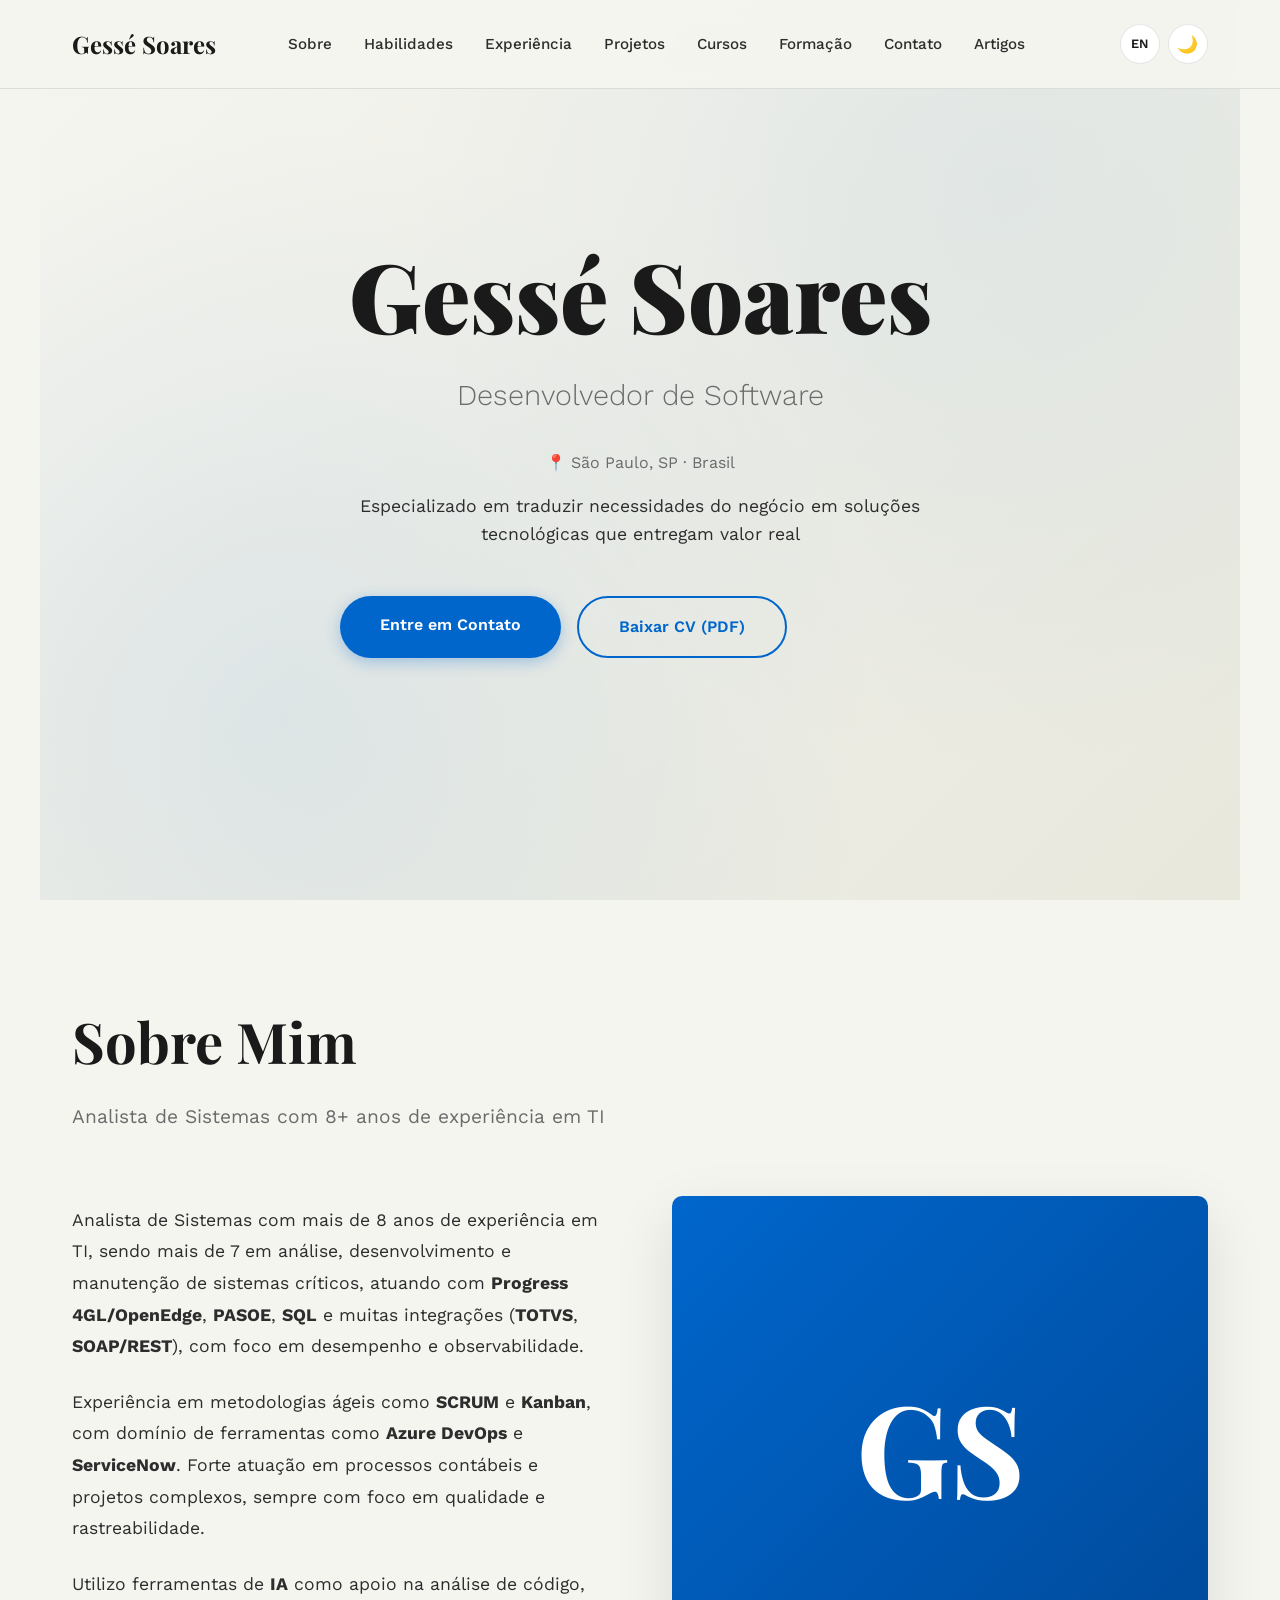
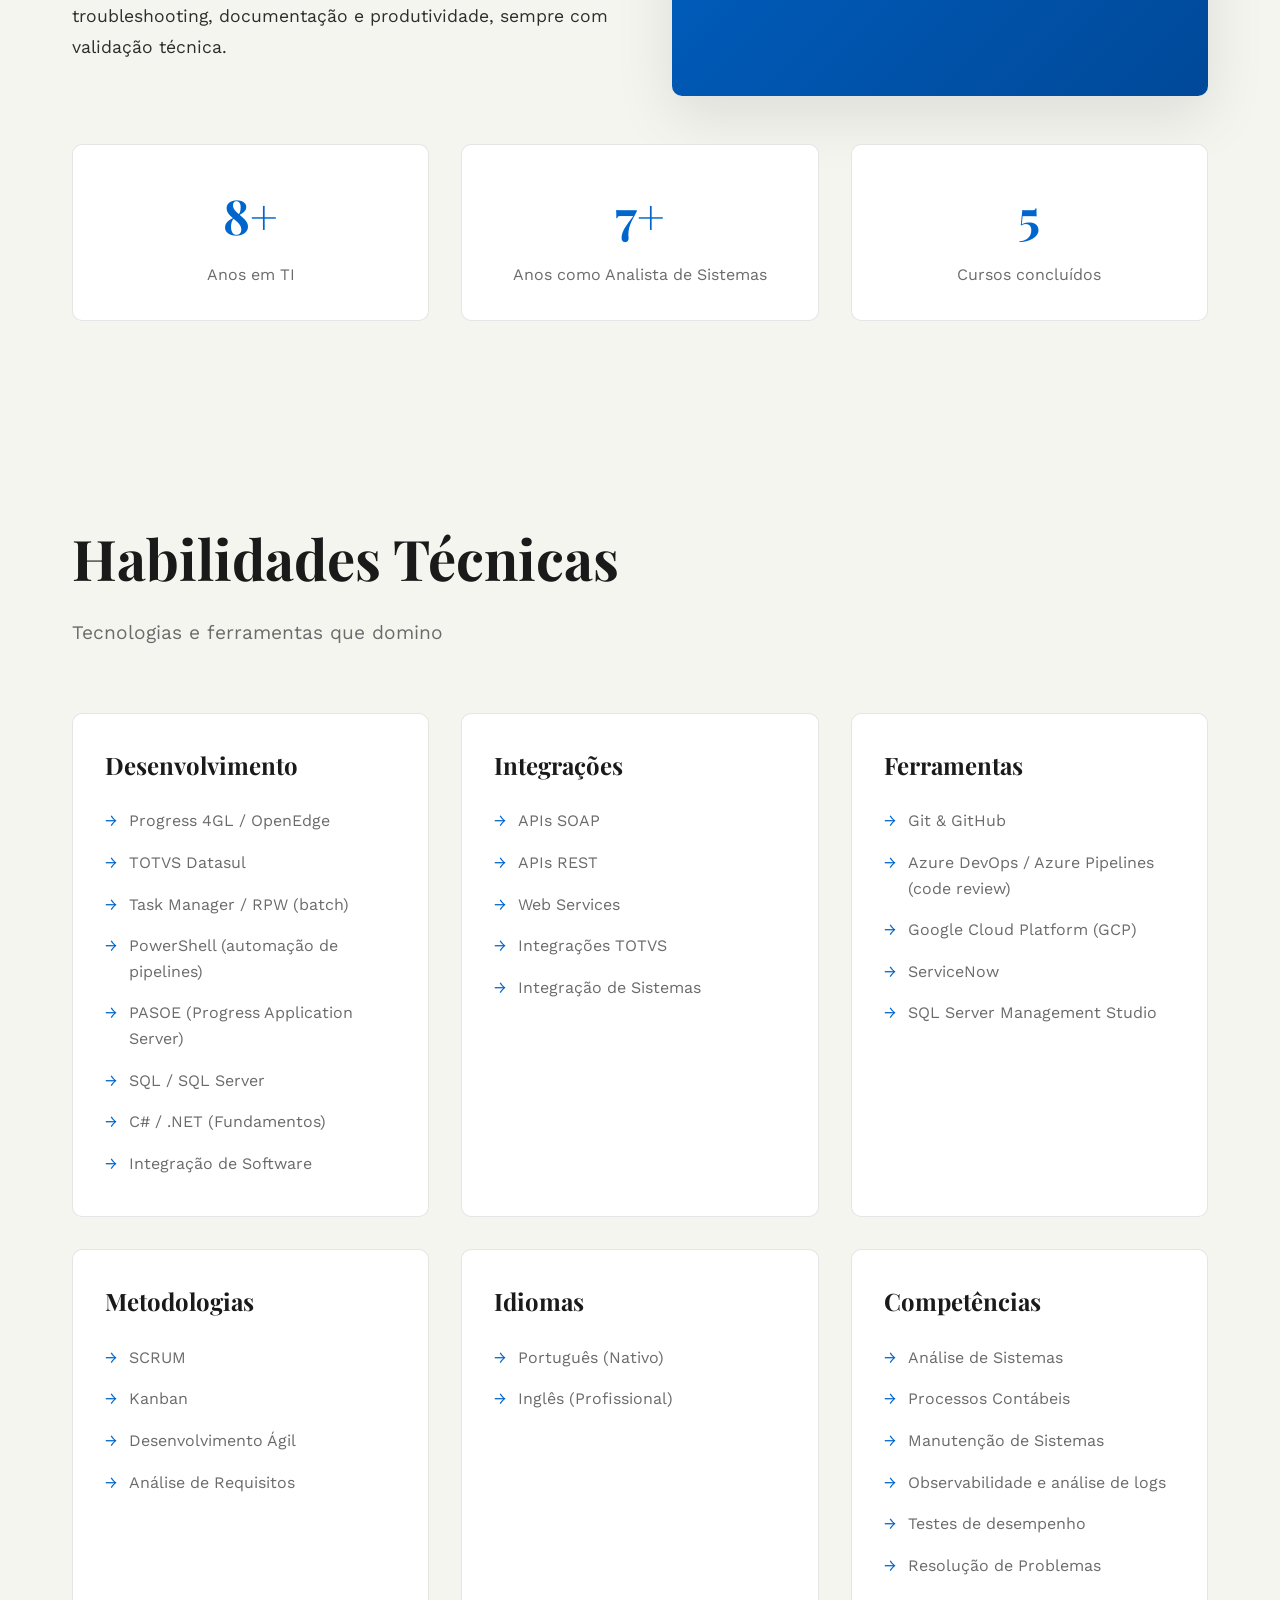
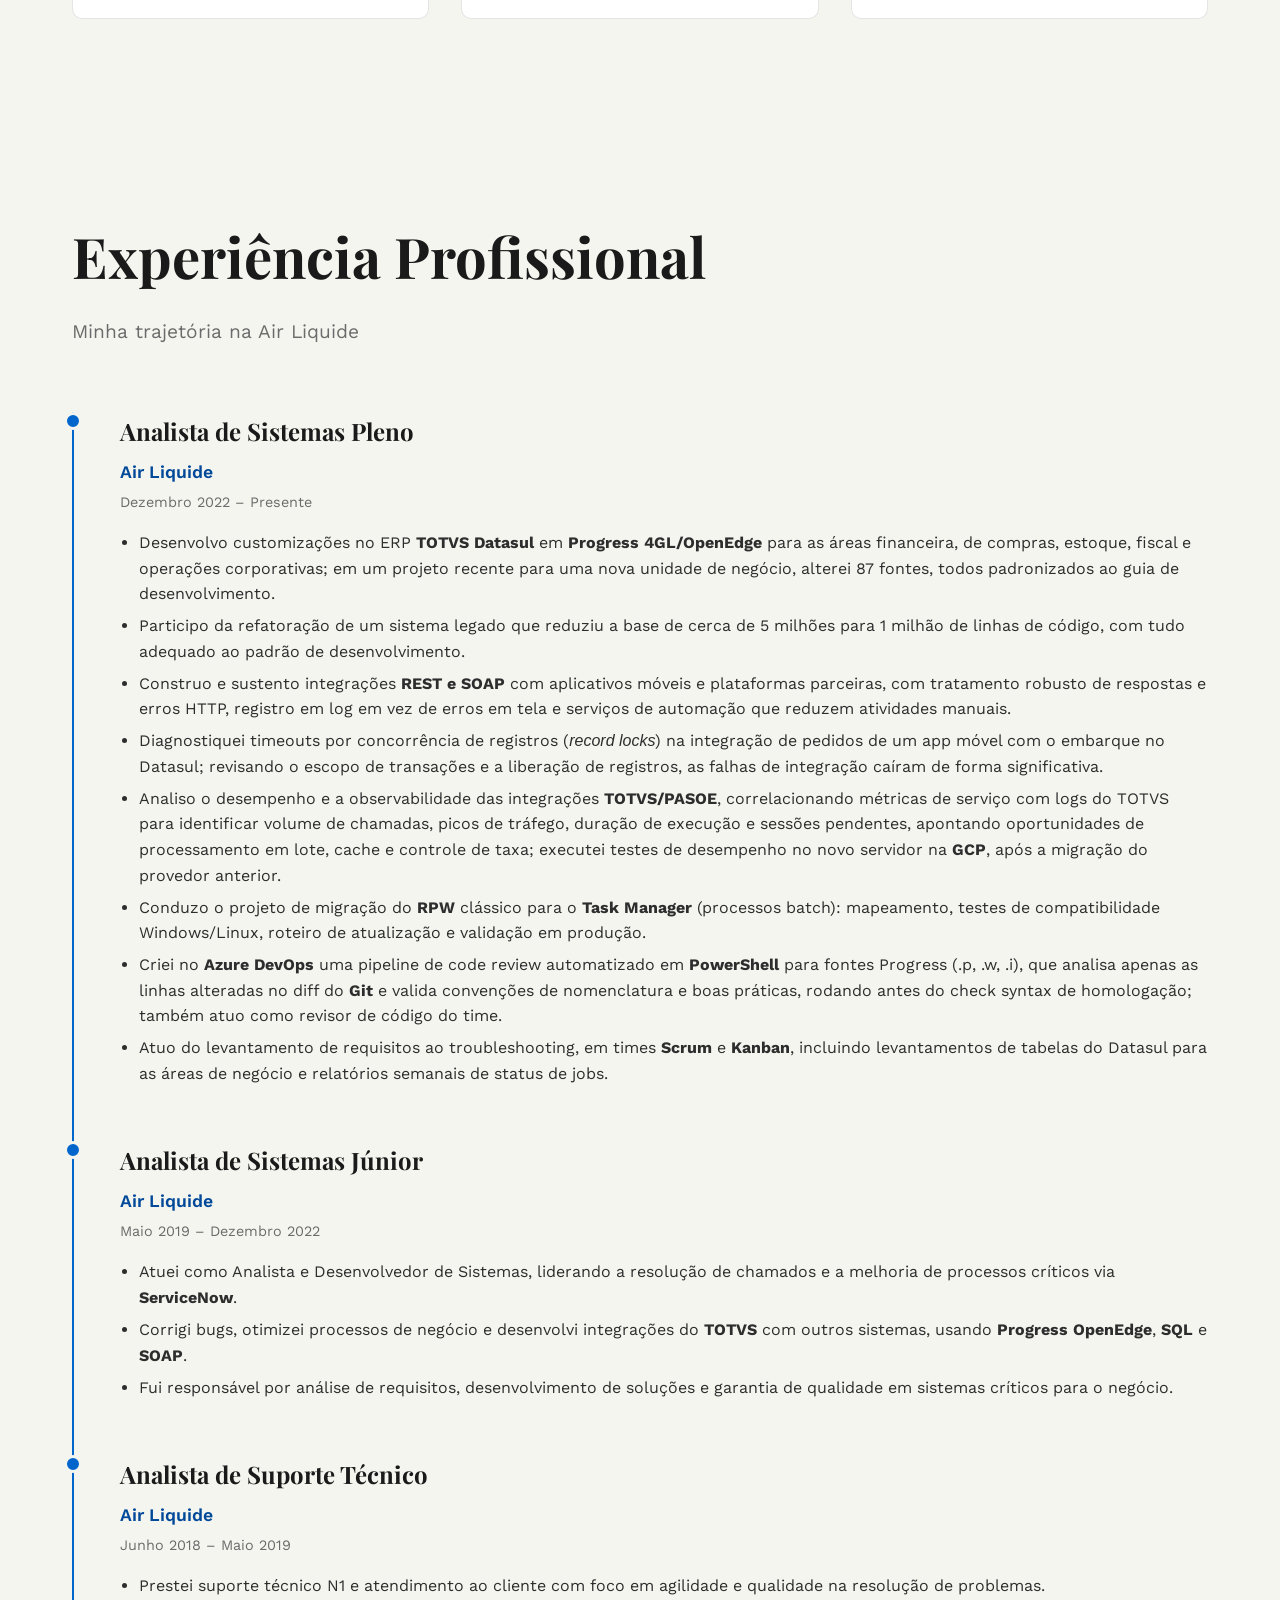
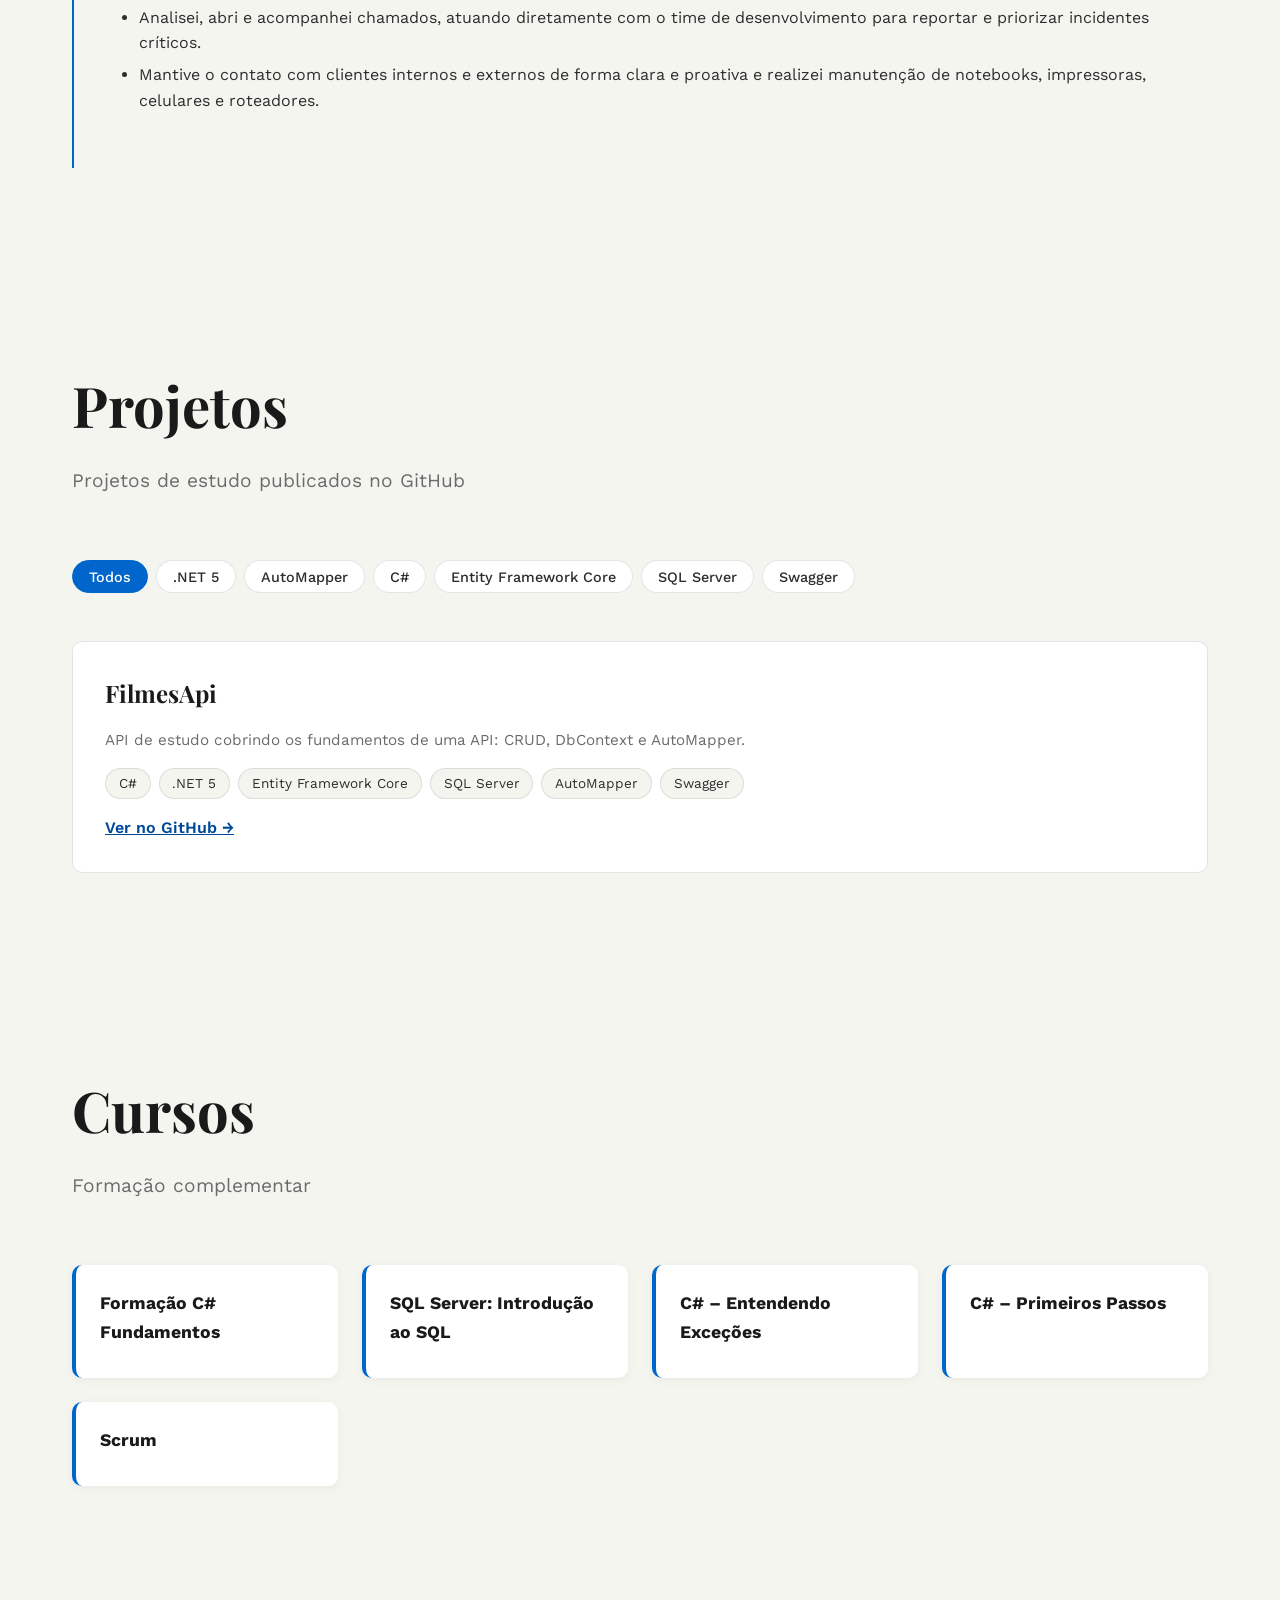
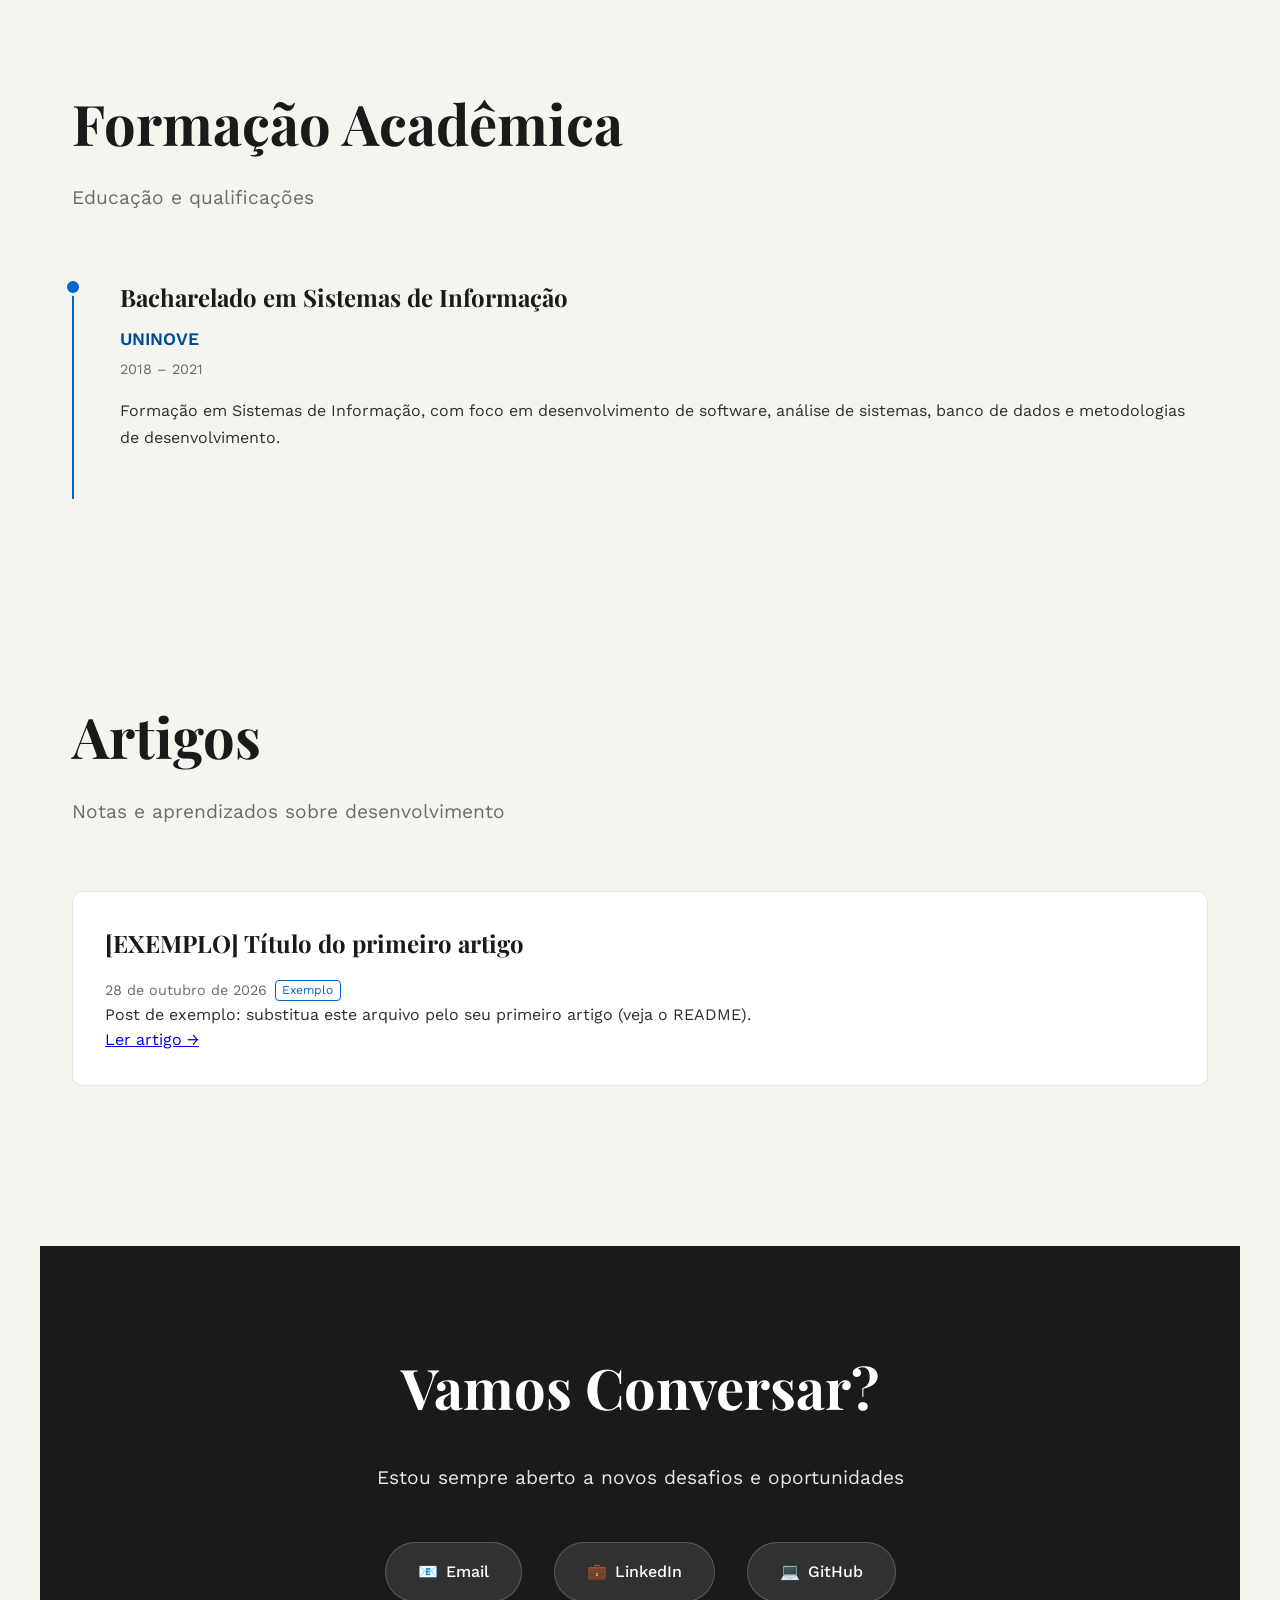
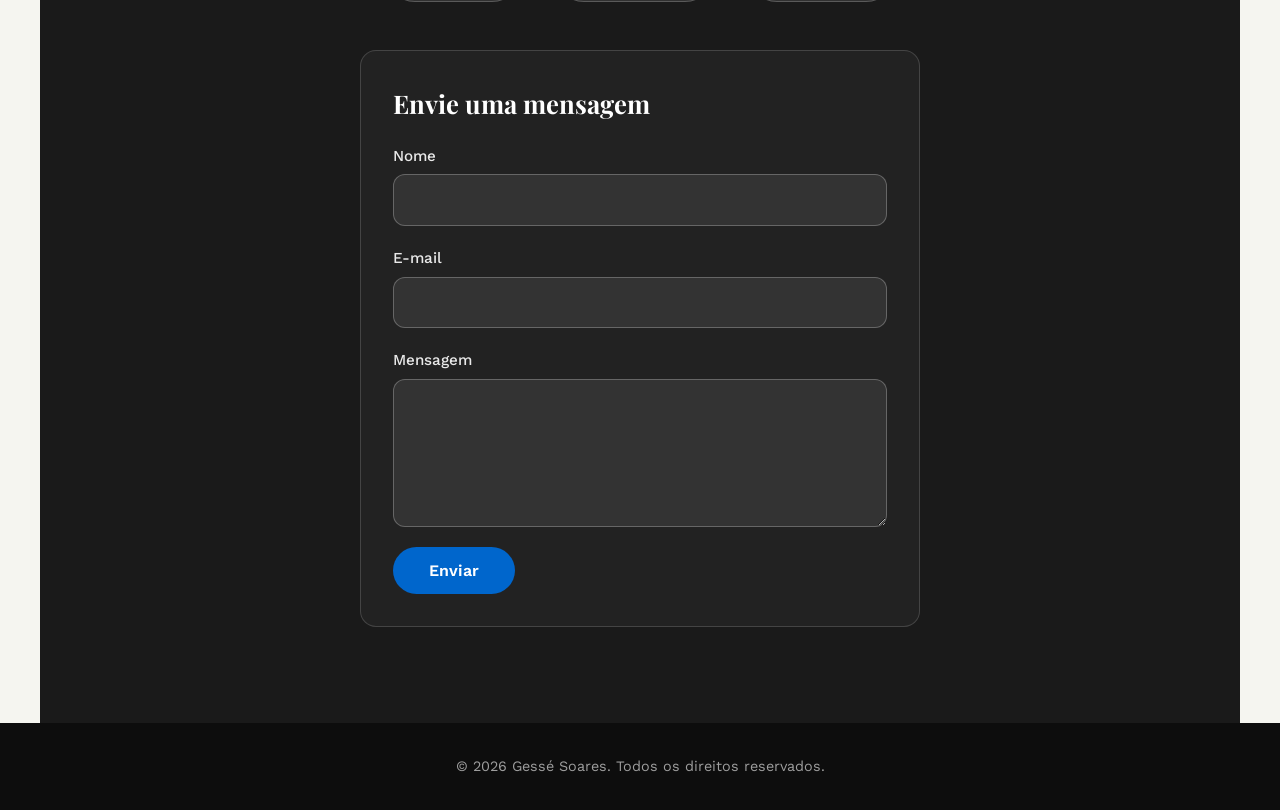
==== commit 2b484f6d: "Corrige estilo do formulário e botões de idioma/tema; cache-busting e ajustes responsivos" ====
--- a/index.html
+++ b/index.html
@@ -56,7 +56,7 @@
     <link rel="preconnect" href="https://fonts.googleapis.com">
     <link rel="preconnect" href="https://fonts.gstatic.com" crossorigin>
     <link href="https://fonts.googleapis.com/css2?family=Playfair+Display:wght@400;700;900&family=Work+Sans:wght@300;400;500;600&display=swap" rel="stylesheet">
-    <link rel="stylesheet" href="styles.css">
+    <link rel="stylesheet" href="styles.css?v=20261028b">
 </head>
 <body>
     <a class="skip-link" href="#conteudo" data-i18n="k1">Pular para o conteúdo</a>
@@ -330,8 +330,8 @@
         <p data-i18n="k85">&copy; <span id="year">2026</span> Gessé Soares. Todos os direitos reservados.</p>
     </footer>
 
-    <script src="i18n.js" defer></script>
-    <script src="projects.js" defer></script>
-    <script src="script.js" defer></script>
+    <script src="i18n.js?v=20261028b" defer></script>
+    <script src="projects.js?v=20261028b" defer></script>
+    <script src="script.js?v=20261028b" defer></script>
 </body>
 </html>
--- a/styles.css
+++ b/styles.css
@@ -522,10 +522,6 @@
 
 /* ---------- Novos recursos ---------- */
 .sr-only{position:absolute;width:1px;height:1px;padding:0;margin:-1px;overflow:hidden;clip:rect(0,0,0,0);white-space:nowrap;border:0}
-.nav-tools{display:flex;gap:.5rem;align-items:center}
-.tool-btn{background:transparent;border:1px solid var(--border);color:var(--primary);border-radius:999px;min-width:2.5rem;height:2.5rem;padding:0 .75rem;font:600 .85rem 'Work Sans',sans-serif;cursor:pointer}
-.tool-btn:hover{border-color:var(--accent);color:var(--accent)}
-.no-js .nav-tools{display:none}
 .cta-group{display:flex;flex-wrap:wrap;gap:1rem}
 .cta-secondary{background:transparent;color:var(--accent);border:2px solid var(--accent);box-shadow:none}
 .cta-secondary:hover{background:var(--accent);color:#fff}
@@ -537,16 +533,6 @@
 [data-theme="dark"] .filter-btn[aria-pressed="true"]{color:#0b0d10}
 .post-date{font-size:.9rem;color:var(--text-light);display:flex;gap:.5rem;align-items:center}
 .badge{font-size:.75rem;border:1px solid var(--accent);color:var(--accent);border-radius:4px;padding:0 .4rem}
-.contact-form{max-width:560px;margin:3rem auto 0;text-align:left;display:grid;gap:1rem}
-.contact-form h3{font-family:'Playfair Display',serif;font-size:1.5rem}
-.field{display:grid;gap:.35rem}
-.field input,.field textarea{font:inherit;padding:.75rem;border-radius:6px;border:1px solid rgba(255,255,255,.3);background:rgba(255,255,255,.08);color:inherit}
-.field [aria-invalid="true"]{border-color:#ff8a80}
-.contact-form .cta-button{justify-self:start;border:0;cursor:pointer;font:inherit}
-.form-status{min-height:1.5em}
-.form-status.error{color:#ffb4ab}
-.form-status.success{color:#a5d6a7}
-.hp{position:absolute;left:-10000px;width:1px;height:1px;overflow:hidden}
 .post-page{max-width:760px;margin:0 auto;padding:4rem 1.5rem}
 .post-body h1{font-family:'Playfair Display',serif;font-size:2.5rem;color:var(--primary);margin:1rem 0 .5rem}
 .post-body h2,.post-body h3{font-family:'Playfair Display',serif;color:var(--primary);margin:2rem 0 .75rem}
@@ -556,7 +542,51 @@
 .post-body pre{background:#0d0d0d;color:#eee;padding:1rem;border-radius:6px;overflow-x:auto}
 .post-body code{font-family:ui-monospace,Consolas,monospace;font-size:.9em}
 .post-page a{color:var(--accent)}
-@media (max-width:768px){.nav-tools{margin-left:auto;margin-right:.75rem}}
+
+/* ---------- Botões de idioma e tema ---------- */
+.nav-tools{display:flex;gap:.5rem;align-items:center;margin-left:1.5rem;flex-shrink:0}
+.tool-btn{-webkit-appearance:none;appearance:none;display:inline-flex;align-items:center;justify-content:center;width:2.5rem;height:2.5rem;padding:0;margin:0;border:1px solid var(--border);border-radius:999px;background:var(--surface);color:var(--primary);font:600 .8rem/1 'Work Sans',sans-serif;letter-spacing:.05em;cursor:pointer;transition:border-color .2s,color .2s,background .2s}
+.tool-btn .theme-icon{font-size:1.05rem;line-height:1}
+.tool-btn:hover{border-color:var(--accent);color:var(--accent)}
+.tool-btn:focus-visible{outline:3px solid var(--accent);outline-offset:2px}
+.no-js .nav-tools{display:none}
+
+/* ---------- Formulário de contato ---------- */
+.contact-form{width:100%;max-width:560px;margin:3rem auto 0;text-align:left;display:flex;flex-direction:column;gap:1.25rem;padding:2rem;border:1px solid rgba(255,255,255,.15);border-radius:16px;background:rgba(255,255,255,.04)}
+.contact-form h3{font-family:'Playfair Display',serif;font-size:1.6rem;font-weight:700;color:#fff;margin:0}
+.contact-form .field{display:flex;flex-direction:column;gap:.4rem;margin:0}
+.contact-form label{font-size:.95rem;font-weight:500;color:rgba(255,255,255,.9)}
+.contact-form input,.contact-form textarea{-webkit-appearance:none;appearance:none;display:block;width:100%;box-sizing:border-box;font:400 1rem/1.5 'Work Sans',sans-serif;color:#fff;padding:.8rem 1rem;border:1px solid rgba(255,255,255,.25);border-radius:12px;background:rgba(255,255,255,.08);transition:border-color .2s,box-shadow .2s}
+.contact-form textarea{min-height:140px;resize:vertical}
+.contact-form input::placeholder,.contact-form textarea::placeholder{color:rgba(255,255,255,.5)}
+.contact-form input:focus,.contact-form textarea:focus{outline:none;border-color:#5aa9ff;box-shadow:0 0 0 3px rgba(90,169,255,.35)}
+.contact-form [aria-invalid="true"]{border-color:#ff8a80}
+.contact-form button[type="submit"]{align-self:flex-start;border:0;cursor:pointer;font:600 1rem 'Work Sans',sans-serif;padding:.9rem 2.25rem;border-radius:50px;background:var(--accent);color:#fff;box-shadow:none;margin:0}
+.contact-form button[type="submit"]:hover{background:var(--accent-dark)}
+.contact-form button[type="submit"]:focus-visible{outline:3px solid #fff;outline-offset:3px}
+.contact-form button[type="submit"]:disabled{opacity:.6;cursor:not-allowed}
+.contact .contact-form .form-status{min-height:1.5em;margin:0;font-size:.95rem;opacity:1}
+.contact .contact-form .form-status:empty{display:none}
+.contact .contact-form .form-status.error{color:#ffb4ab}
+.contact .contact-form .form-status.success{color:#a5d6a7}
+.hp{position:absolute!important;left:-10000px!important;top:auto;width:1px;height:1px;overflow:hidden;clip:rect(0,0,0,0)}
+[data-theme="dark"] .contact-form button[type="submit"]{color:#0b0d10}
+[data-theme="dark"] .contact-form button[type="submit"]:hover{background:#8cc4ff}
+
+@media (max-width:768px){
+  nav .container{padding:1rem 1.25rem;gap:.5rem}
+  nav .logo{font-size:1.25rem;margin-right:auto;white-space:nowrap}
+  .nav-tools{margin-left:0;order:2}
+  .mobile-menu-btn{order:3;width:44px;height:44px;display:inline-flex!important;align-items:center;justify-content:center}
+  .tool-btn{width:44px;height:44px}
+  .nav-menu{width:min(80%,320px);z-index:1001}
+  .close-menu{display:block;position:absolute;top:1rem;right:1rem;width:44px;height:44px}
+  .contact{padding:4rem 1rem}
+  .contact-form{padding:1.5rem 1.25rem}
+  .contact-form button[type="submit"]{align-self:stretch}
+  .cta-group{justify-content:center}
+}
+@media (max-width:360px){nav .logo{font-size:1.05rem}.nav-tools{gap:.25rem}}
 
 [data-theme="dark"] .contact{background:#0b0d10;border-top:1px solid var(--border)}
 
